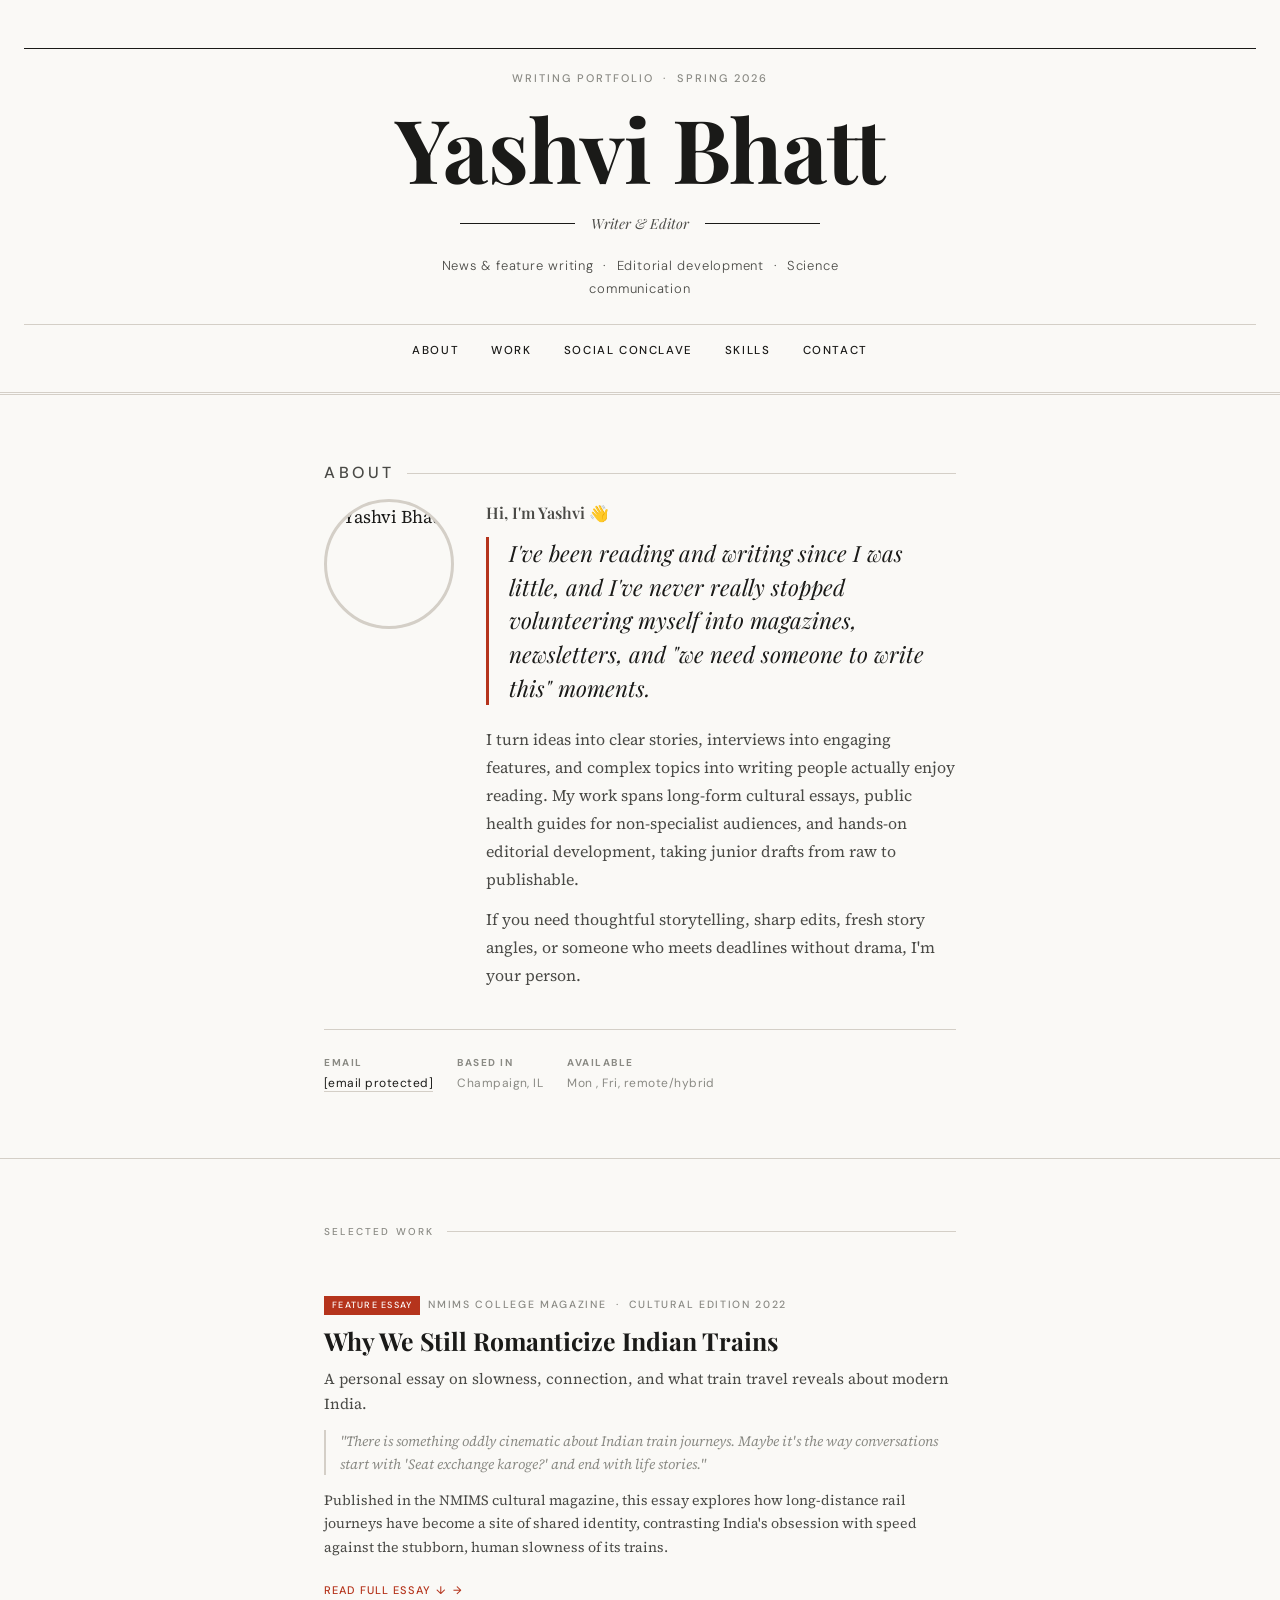
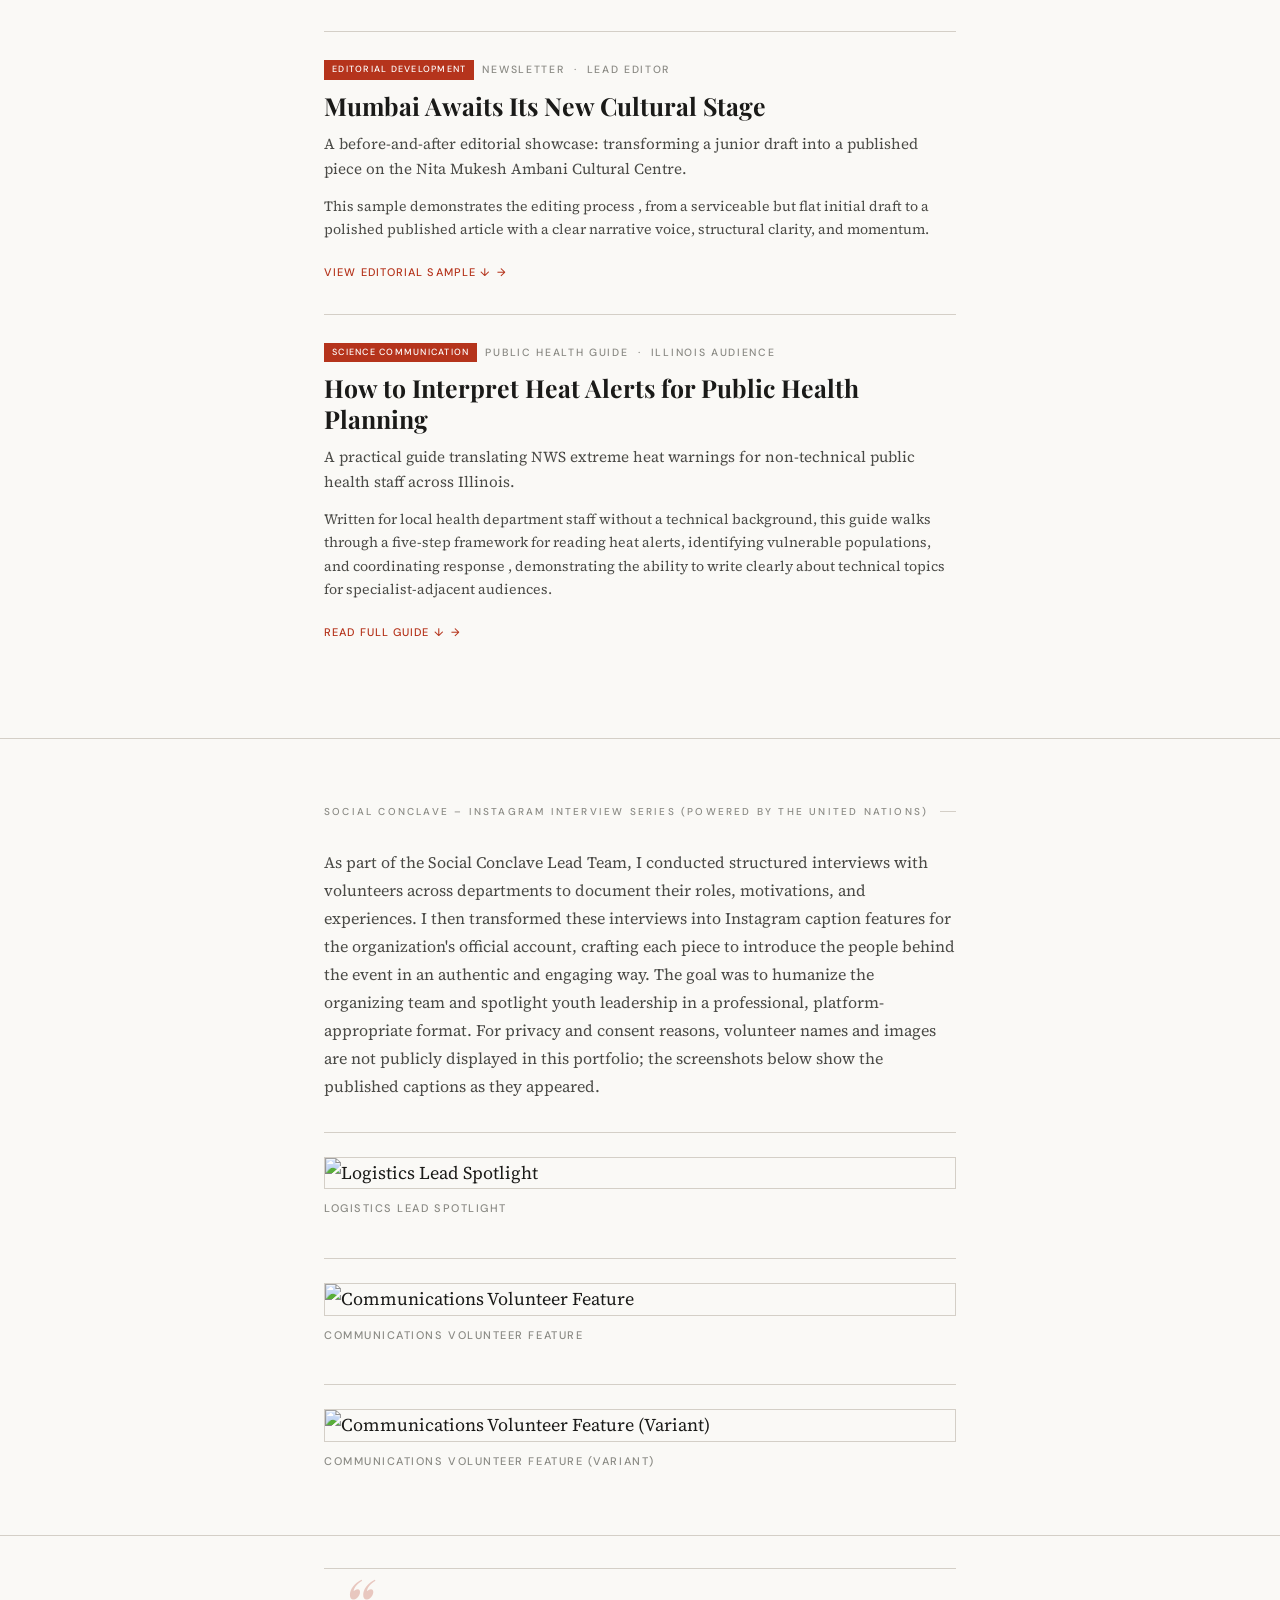
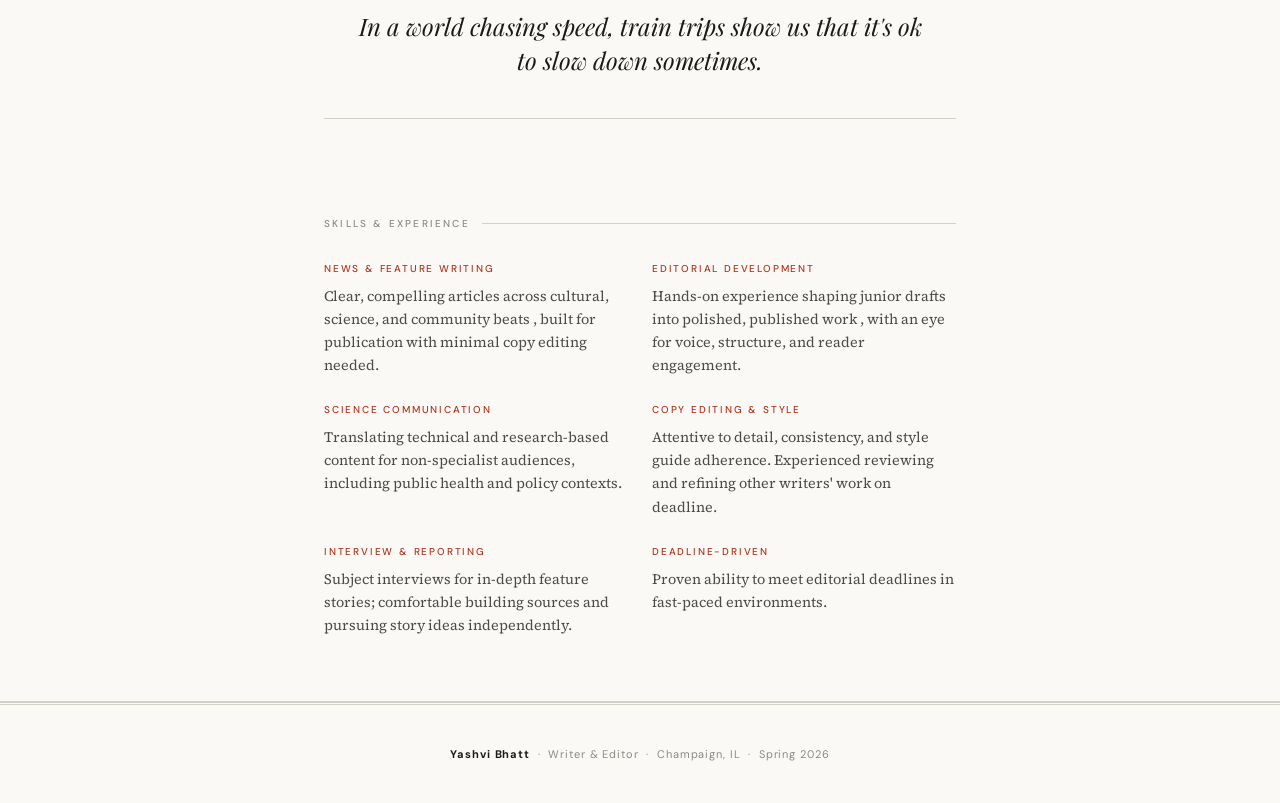
==== index.html @ 8b0009fb "Rename index (8).html to index.html" ====
<!DOCTYPE html>
<html lang="en">
<head>
<meta charset="UTF-8">
<meta name="viewport" content="width=device-width, initial-scale=1.0">
<title>Yashvi Bhatt , Writer & Editor</title>
<link href="https://fonts.googleapis.com/css2?family=Playfair+Display:ital,wght@0,400;0,600;0,700;1,400;1,600&family=Source+Serif+4:ital,opsz,wght@0,8..60,300;0,8..60,400;0,8..60,600;1,8..60,300;1,8..60,400&family=DM+Sans:wght@300;400;500&display=swap" rel="stylesheet">
<style>
  *, *::before, *::after { box-sizing: border-box; margin: 0; padding: 0; }

  :root {
    --ink: #1a1a18;
    --ink-light: #4a4a46;
    --ink-muted: #8a8a84;
    --rule: #d4cfc7;
    --paper: #faf9f6;
    --cream: #f3f0eb;
    --accent: #b5341c;
    --accent-light: #f9ede9;
    --col: 680px;
  }

  html { scroll-behavior: smooth; }

  body {
    font-family: 'Source Serif 4', Georgia, serif;
    background: var(--paper);
    color: var(--ink);
    font-size: 18px;
    line-height: 1.7;
  }

  /* ── MASTHEAD ── */
  .masthead {
    border-bottom: 3px double var(--rule);
    padding: 48px 24px 32px;
    text-align: center;
    position: relative;
  }

  .masthead::before {
    content: '';
    display: block;
    height: 1px;
    background: var(--ink);
    width: 100%;
    margin-bottom: 20px;
  }

  .dateline {
    font-family: 'DM Sans', sans-serif;
    font-size: 11px;
    font-weight: 500;
    letter-spacing: 0.18em;
    text-transform: uppercase;
    color: var(--ink-muted);
    margin-bottom: 16px;
  }

  .masthead h1 {
    font-family: 'Playfair Display', Georgia, serif;
    font-size: clamp(3rem, 8vw, 5.5rem);
    font-weight: 700;
    line-height: 1.0;
    letter-spacing: -0.01em;
    color: var(--ink);
  }

  .masthead-rule {
    display: flex;
    align-items: center;
    gap: 16px;
    justify-content: center;
    margin: 20px auto;
    max-width: 360px;
  }
  .masthead-rule span { height: 1px; flex: 1; background: var(--ink); }
  .masthead-rule em {
    font-family: 'Playfair Display', serif;
    font-style: italic;
    font-size: 14px;
    color: var(--ink-light);
    white-space: nowrap;
  }

  .masthead-bio {
    font-family: 'DM Sans', sans-serif;
    font-size: 13px;
    font-weight: 300;
    letter-spacing: 0.06em;
    color: var(--ink-light);
    max-width: 480px;
    margin: 0 auto 24px;
  }

  nav {
    font-family: 'DM Sans', sans-serif;
    font-size: 11.5px;
    font-weight: 500;
    letter-spacing: 0.14em;
    text-transform: uppercase;
    display: flex;
    justify-content: center;
    gap: 32px;
    padding: 16px 0 0;
    border-top: 1px solid var(--rule);
    margin-top: 8px;
  }

  nav a {
    color: var(--ink);
    text-decoration: none;
    transition: color 0.2s;
  }
  nav a:hover { color: var(--accent); }

  /* ── LAYOUT ── */
  .container {
    max-width: var(--col);
    margin: 0 auto;
    padding: 0 24px;
  }

  section {
    padding: 64px 0;
    border-bottom: 1px solid var(--rule);
  }

  .section-label {
    font-family: 'DM Sans', sans-serif;
    font-size: 10px;
    font-weight: 500;
    letter-spacing: 0.22em;
    text-transform: uppercase;
    color: var(--ink-muted);
    margin-bottom: 28px;
    display: flex;
    align-items: center;
    gap: 12px;
  }
  .section-label::after {
    content: '';
    flex: 1;
    height: 1px;
    background: var(--rule);
  }

  /* ── ABOUT ── */
  #about .lede {
    font-family: 'Playfair Display', serif;
    font-size: 1.4rem;
    font-weight: 400;
    font-style: italic;
    line-height: 1.5;
    color: var(--ink);
    margin-bottom: 20px;
    border-left: 3px solid var(--accent);
    padding-left: 20px;
  }

  #about p {
    font-size: 1rem;
    color: var(--ink-light);
    margin-bottom: 12px;
    line-height: 1.75;
  }

  .headshot-intro {
    display: flex;
    align-items: flex-start;
    gap: 32px;
    margin-bottom: 28px;
  }

  .headshot {
    width: 130px;
    height: 130px;
    border-radius: 50%;
    object-fit: cover;
    object-position: center top;
    flex-shrink: 0;
    border: 3px solid var(--rule);
  }

  .headshot-text { flex: 1; }

  .hi-line {
    font-family: 'Playfair Display', serif;
    font-size: 1.5rem;
    font-weight: 600;
    color: var(--ink);
    margin-bottom: 10px !important;
  }

  @media (max-width: 520px) {
    .headshot-intro { flex-direction: column; align-items: center; text-align: center; }
  }

  .contact-row {
    display: flex;
    gap: 24px;
    flex-wrap: wrap;
    margin-top: 28px;
    padding-top: 24px;
    border-top: 1px solid var(--rule);
  }

  .contact-item {
    font-family: 'DM Sans', sans-serif;
    font-size: 12px;
    font-weight: 400;
    color: var(--ink-muted);
    letter-spacing: 0.04em;
  }
  .contact-item strong {
    display: block;
    font-size: 10px;
    letter-spacing: 0.15em;
    text-transform: uppercase;
    color: var(--ink-muted);
    margin-bottom: 2px;
  }
  .contact-item a { color: var(--ink); text-decoration: none; border-bottom: 1px solid var(--rule); }
  .contact-item a:hover { color: var(--accent); border-color: var(--accent); }

  /* ── WORK SAMPLES ── */
  .article-card {
    display: block;
    padding: 28px 0;
    border-bottom: 1px solid var(--rule);
    text-decoration: none;
    color: inherit;
    transition: none;
    position: relative;
  }

  .article-card:last-child { border-bottom: none; }

  .article-card:hover .article-headline { color: var(--accent); }

  .article-meta {
    font-family: 'DM Sans', sans-serif;
    font-size: 10.5px;
    font-weight: 500;
    letter-spacing: 0.16em;
    text-transform: uppercase;
    color: var(--ink-muted);
    margin-bottom: 10px;
    display: flex;
    align-items: center;
    gap: 8px;
  }

  .tag {
    background: var(--accent);
    color: white;
    padding: 2px 8px;
    font-size: 9px;
    letter-spacing: 0.14em;
    text-transform: uppercase;
    font-weight: 500;
  }

  .article-headline {
    font-family: 'Playfair Display', serif;
    font-size: 1.55rem;
    font-weight: 700;
    line-height: 1.25;
    margin-bottom: 10px;
    transition: color 0.2s;
    color: var(--ink);
  }

  .article-dek {
    font-size: 0.95rem;
    color: var(--ink-light);
    line-height: 1.65;
    margin-bottom: 14px;
  }

  .article-excerpt {
    font-size: 0.88rem;
    color: var(--ink-muted);
    font-style: italic;
    line-height: 1.6;
    border-left: 2px solid var(--rule);
    padding-left: 14px;
    margin-bottom: 14px;
  }

  .read-link {
    font-family: 'DM Sans', sans-serif;
    font-size: 11px;
    font-weight: 500;
    letter-spacing: 0.1em;
    text-transform: uppercase;
    color: var(--accent);
    display: inline-flex;
    align-items: center;
    gap: 6px;
  }

  .read-link::after { content: '→'; }

  /* ── EDITORIAL SAMPLE (before/after) ── */
  .before-after {
    margin-top: 16px;
    display: grid;
    grid-template-columns: 1fr 1fr;
    gap: 16px;
  }

  @media (max-width: 600px) {
    .before-after { grid-template-columns: 1fr; }
  }

  .draft-block {
    background: var(--cream);
    border: 1px solid var(--rule);
    padding: 18px;
    font-size: 0.82rem;
    line-height: 1.65;
    color: var(--ink-light);
    position: relative;
  }

  .draft-block .draft-label {
    font-family: 'DM Sans', sans-serif;
    font-size: 9px;
    font-weight: 500;
    letter-spacing: 0.18em;
    text-transform: uppercase;
    color: var(--ink-muted);
    margin-bottom: 10px;
    display: block;
  }

  .draft-block.published {
    border-color: var(--accent);
    background: var(--accent-light);
  }

  .draft-block.published .draft-label { color: var(--accent); }

  /* ── SKILLS ── */
  .skills-grid {
    display: grid;
    grid-template-columns: 1fr 1fr;
    gap: 24px;
  }

  @media (max-width: 520px) { .skills-grid { grid-template-columns: 1fr; } }

  .skill-item h4 {
    font-family: 'DM Sans', sans-serif;
    font-size: 10px;
    font-weight: 500;
    letter-spacing: 0.18em;
    text-transform: uppercase;
    color: var(--accent);
    margin-bottom: 8px;
  }

  .skill-item p {
    font-size: 0.9rem;
    color: var(--ink-light);
    line-height: 1.6;
  }

  /* ── FOOTER ── */
  footer {
    padding: 40px 24px;
    text-align: center;
    font-family: 'DM Sans', sans-serif;
    font-size: 11px;
    color: var(--ink-muted);
    letter-spacing: 0.08em;
    border-top: 3px double var(--rule);
  }

  footer strong { color: var(--ink); }

  /* ── ANIMATIONS ── */
  @keyframes fadeUp {
    from { opacity: 0; transform: translateY(18px); }
    to   { opacity: 1; transform: translateY(0); }
  }

  .masthead h1 { animation: fadeUp 0.6s ease both; }
  .masthead-bio { animation: fadeUp 0.6s 0.15s ease both; }
  nav { animation: fadeUp 0.6s 0.25s ease both; }

  /* ── PULL QUOTE ── */
  .pull-quote {
    font-family: 'Playfair Display', serif;
    font-size: 1.5rem;
    font-style: italic;
    color: var(--ink);
    text-align: center;
    padding: 40px 32px;
    border-top: 1px solid var(--rule);
    border-bottom: 1px solid var(--rule);
    margin: 32px 0;
    line-height: 1.45;
    position: relative;
  }
  .pull-quote::before {
    content: '\201C';
    font-size: 5rem;
    color: var(--accent);
    line-height: 0;
    position: absolute;
    top: 36px;
    left: 16px;
    opacity: 0.25;
  }
  button.read-link {
    background: none;
    border: none;
    cursor: pointer;
    font-family: 'DM Sans', sans-serif;
    font-size: 11px;
    font-weight: 500;
    letter-spacing: 0.1em;
    text-transform: uppercase;
    color: var(--accent);
    padding: 0;
    margin-top: 4px;
  }
  button.read-link:hover { opacity: 0.75; }

  .expanded-text {
    margin-top: 20px;
    padding: 24px;
    background: var(--cream);
    border-left: 3px solid var(--accent);
    font-size: 0.95rem;
    line-height: 1.75;
    color: var(--ink);
  }
  .expanded-text p { margin-bottom: 14px; }
  .expanded-text p:last-child { margin-bottom: 0; }
</style>
</head>
<body>

<!-- MASTHEAD -->
<header class="masthead">
  <p class="dateline">Writing Portfolio &nbsp;·&nbsp; Spring 2026</p>
  <h1>Yashvi Bhatt</h1>
  <div class="masthead-rule">
    <span></span>
    <em>Writer &amp; Editor</em>
    <span></span>
  </div>
  <p class="masthead-bio">News &amp; feature writing &nbsp;·&nbsp; Editorial development &nbsp;·&nbsp; Science communication</p>
  <nav>
    <a href="#about">About</a>
    <a href="#work">Work</a>
    <a href="#social-conclave">Social Conclave</a>
    <a href="#skills">Skills</a>
    <a href="#contact">Contact</a>
  </nav>
</header>

<!-- ABOUT -->
<section id="about">
  <div class="container">
    <p class="section-label">About</p>
    <div class="headshot-intro">
      <img src="headshot.jpeg" alt="Yashvi Bhatt" class="headshot" />
      <div class="headshot-text">
        <p class="hi-line">Hi, I'm Yashvi 👋</p>
        <p class="lede">I've been reading and writing since I was little, and I've never really stopped volunteering myself into magazines, newsletters, and "we need someone to write this" moments.</p>
        <p>I turn ideas into clear stories, interviews into engaging features, and complex topics into writing people actually enjoy reading. My work spans long-form cultural essays, public health guides for non-specialist audiences, and hands-on editorial development, taking junior drafts from raw to publishable.</p>
        <p>If you need thoughtful storytelling, sharp edits, fresh story angles, or someone who meets deadlines without drama, I'm your person.</p>
      </div>
    </div>
    <div class="contact-row" id="contact">
      <div class="contact-item">
        <strong>Email</strong>
        <a href="/cdn-cgi/l/email-protection#8ff6ede7eefbfbbdcfe6e3e3e6e1e0e6fca1eaebfa"><span class="__cf_email__" data-cfemail="c7bea5afa6b3b3f587aeababaea9a8aeb4e9a2a3b2">[email&#160;protected]</span></a>
      </div>
      <div class="contact-item">
        <strong>Based in</strong>
        Champaign, IL
      </div>
      <div class="contact-item">
        <strong>Available</strong>
        Mon , Fri, remote/hybrid
      </div>
    </div>
  </div>
</section>

<!-- WORK SAMPLES -->
<section id="work">
  <div class="container">
    <p class="section-label">Selected Work</p>

    <!-- Sample 1: Indian Trains essay -->
    <div class="article-card">
      <div class="article-meta">
        <span class="tag">Feature Essay</span>
        NMIMS College Magazine &nbsp;·&nbsp; Cultural Edition 2022
      </div>
      <h2 class="article-headline">Why We Still Romanticize Indian Trains</h2>
      <p class="article-dek">A personal essay on slowness, connection, and what train travel reveals about modern India.</p>
      <blockquote class="article-excerpt">
        "There is something oddly cinematic about Indian train journeys. Maybe it's the way conversations start with 'Seat exchange karoge?' and end with life stories."
      </blockquote>
      <p class="article-dek" style="font-size:0.88rem;">Published in the NMIMS cultural magazine, this essay explores how long-distance rail journeys have become a site of shared identity, contrasting India's obsession with speed against the stubborn, human slowness of its trains.</p>
      <button class="read-link" onclick="toggleExpand('trains')">Read full essay ↓</button>
      <div id="trains" class="expanded-text" style="display:none;">
        <p>There is something oddly cinematic about Indian train journeys.</p>
        <p>Maybe it's the way conversations start with "Seat exchange karoge?" and end with life stories. Maybe it's the uncle who insists you try homemade theplas at 6 a.m. Or maybe it's just the fact that nowhere else are you forced into slow living quite like this.</p>
        <p>For a country obsessed with speed and growth, trains remain stubbornly unhurried. Flights get you there faster. Highways look shinier. But trains? Trains make you feel something.</p>
        <p>You step onto the train. Its chaos. There are announcements you can hardly hear, porters pushing through the crowds and chai sellers balancing steel kettles. Once the train starts moving things calm down. The city starts to fade as a cold wind blows on your face. The noise softens. And suddenly, you're watching fields blur into sunsets you didn't plan to notice.</p>
        <p>Every coach is its own ecosystem. There's always: the over-prepared family with four suitcases for a two-day trip, the engineering student solving aptitude questions five minutes before a campus placement, the auntie who asks your "good name" and somehow reaches your career plans within three questions.</p>
        <p>Strangers share food. People debate politics. Someone is playing music loudly. For some reason people just deal with it and try to get along. Music is still playing loudly but there is this understanding that we all have to live together.</p>
        <p>Indian trains are not comfortable in the luxury sense. They are comfortable in the familiarity sense. They are childhood summer vacations. They are long-distance friendships. They say goodbye with tears on platforms. Arrive in a daze at dawn.</p>
        <p>In a world chasing speed, train trips show us that it's ok to slow down sometimes. like sipping tea from a paper cup and sitting by the window, a seat you really wanted.</p>
        <p>Maybe that's why we romanticize them. Because somewhere between departure and arrival, we feel a little more human.</p>
        <p style="font-size:0.8rem;color:var(--ink-muted);margin-top:12px;font-style:italic;">Published in the NMIMS College Magazine, Cultural Edition 2022.</p>
      </div>
    </div>

    <!-- Sample 2: NMACC editorial development -->
    <div class="article-card">
      <div class="article-meta">
        <span class="tag">Editorial Development</span>
        Newsletter &nbsp;·&nbsp; Lead Editor
      </div>
      <h2 class="article-headline">Mumbai Awaits Its New Cultural Stage</h2>
      <p class="article-dek">A before-and-after editorial showcase: transforming a junior draft into a published piece on the Nita Mukesh Ambani Cultural Centre.</p>
      <p class="article-dek" style="font-size:0.88rem;">This sample demonstrates the editing process , from a serviceable but flat initial draft to a polished published article with a clear narrative voice, structural clarity, and momentum.</p>

      <button class="read-link" onclick="toggleExpand('nmacc')">View editorial sample ↓</button>
      <div id="nmacc" class="expanded-text" style="display:none;">
        <div class="before-after">
          <div class="draft-block">
            <span class="draft-label">Initial Junior Draft — Vansh Jain</span>
            <p>Mumbai is going to open a new cultural centre called the Nita Mukesh Ambani Cultural Centre in Bandra Kurla Complex. It is expected to be the biggest art and theatre in India. The centre will include different performance halls and art exhibition spaces.</p>
            <p>The Grand Theatre will have a seating capacity of around 2,000 people and there will also be smaller studio theatres for other types of performances. There is also an Art House which will host exhibitions and installations. The idea is to bring international and Indian art together under one roof.</p>
            <p>There are going to be many shows lined up for the opening season that include musicals, dance performances and art exhibitions. Many people are excited because this could make Mumbai come on the global cultural map.</p>
          </div>
          <div class="draft-block published">
            <span class="draft-label">Published Version — Yashvi Bhatt, Lead Editor</span>
            <p>Mumbai is about to gain more than a new building, more than a large auditorium, it is about to gain a stage ambitious enough to match its cultural appetite.</p>
            <p>The Nita Mukesh Ambani Cultural Centre, all set to open on the 31st of March, in Bandra Kurla Complex, promises to reshape how the city experiences art. For decades, the heart of Bollywood has created world class talent in theatre, dance, cinema, and design. What has held it back is a space designed to hold that ambition at scale.</p>
            <p>The numbers alone signal grandeur. A 2,000 seat Grand Theatre built for large format productions, intimate studio venues for experimental work, and a multi level Art House curated to international museum standards.</p>
            <p>What makes this centre exciting is the programming already taking shape. Broadway-style musicals are expected to share space with Indian classical dance. Immersive art installations will sit alongside culturally rich textile exhibitions rooted in tradition. It is less about competition and more about coexistence.</p>
            <p>This will not just be another cultural venue. It will become part of Mumbai's rhythm, a place where art is not occasional, but constant.</p>
          </div>
        </div>
      </div>
    </div>

    <!-- Sample 3: Public health guide -->
    <div class="article-card">
      <div class="article-meta">
        <span class="tag">Science Communication</span>
        Public Health Guide &nbsp;·&nbsp; Illinois Audience
      </div>
      <h2 class="article-headline">How to Interpret Heat Alerts for Public Health Planning</h2>
      <p class="article-dek">A practical guide translating NWS extreme heat warnings for non-technical public health staff across Illinois.</p>
      <p class="article-dek" style="font-size:0.88rem;">Written for local health department staff without a technical background, this guide walks through a five-step framework for reading heat alerts, identifying vulnerable populations, and coordinating response , demonstrating the ability to write clearly about technical topics for specialist-adjacent audiences.</p>
      <button class="read-link" onclick="toggleExpand('heatguide')">Read full guide ↓</button>
      <div id="heatguide" class="expanded-text" style="display:none;">
        <p><strong>Purpose:</strong> This guide explains how to interpret extreme heat warnings and use them to support public health planning.</p>
        <p><strong>1. Identify the type of alert.</strong> Start by noting whether it is a heat advisory, excessive heat watch, or excessive heat warning. Each indicates a different level of intensity and urgency.</p>
        <p><strong>2. Look at the time period.</strong> Check the start and end dates. Longer events may require sustained public health actions, while shorter alerts may require immediate outreach.</p>
        <p><strong>3. Understand key heat indicators.</strong> Pay attention to heat index values and expected daytime and nighttime temperatures. High nighttime temperatures are especially important, as they limit the body's ability to recover from daytime heat exposure.</p>
        <p><strong>4. Consider population vulnerability.</strong> Older adults, outdoor workers, people with chronic health conditions, and households without reliable cooling are generally at greatest risk.</p>
        <p><strong>5. Calculate potential health impacts.</strong> Extreme heat can increase the likelihood of heat exhaustion, heat stroke, emergency department admissions, and worsening of existing heart or lung conditions.</p>
        <p><strong>Using alerts for planning:</strong> Depending on the intensity and duration of the alert, public health departments may consider sharing heat safety guidance, coordinating with local agencies to open or extend cooling centers, increasing illness monitoring, and supporting outreach to high-risk groups.</p>
        <p><strong>Common misinterpretations to avoid:</strong> Treating all heat alerts as equal in intensity; relying only on air temperature without considering the heat index; assuming risk is uniform across all communities.</p>
      </div>
    </div>

  </div>
</section>




<!-- SOCIAL CONCLAVE SECTION -->
<section id="social-conclave">
  <div class="container">
    <p class="section-label">Social Conclave – Instagram Interview Series (Powered by the United Nations)</p>

    <p style="font-size:1rem;color:var(--ink-light);line-height:1.75;margin-bottom:32px;">As part of the Social Conclave Lead Team, I conducted structured interviews with volunteers across departments to document their roles, motivations, and experiences. I then transformed these interviews into Instagram caption features for the organization's official account, crafting each piece to introduce the people behind the event in an authentic and engaging way. The goal was to humanize the organizing team and spotlight youth leadership in a professional, platform-appropriate format. For privacy and consent reasons, volunteer names and images are not publicly displayed in this portfolio; the screenshots below show the published captions as they appeared.</p>

    <div class="sc-gallery">

      <div class="sc-item">
        <img src="sc_image2.png" alt="Logistics Lead Spotlight" class="sc-img" />
        <p class="sc-label">Logistics Lead Spotlight</p>
      </div>

      <div class="sc-item">
        <img src="sc_image1.png" alt="Communications Volunteer Feature" class="sc-img" />
        <p class="sc-label">Communications Volunteer Feature</p>
      </div>

      <div class="sc-item">
        <img src="sc_image3.png" alt="Communications Volunteer Feature (Variant)" class="sc-img" />
        <p class="sc-label">Communications Volunteer Feature (Variant)</p>
      </div>

    </div>
  </div>
</section>

<style>
  .sc-gallery {
    display: flex;
    flex-direction: column;
    gap: 40px;
  }

  .sc-item {
    border-top: 1px solid var(--rule);
    padding-top: 24px;
  }

  .sc-img {
    width: 100%;
    max-width: 680px;
    display: block;
    border: 1px solid var(--rule);
  }

  .sc-label {
    font-family: 'DM Sans', sans-serif;
    font-size: 11px;
    font-weight: 500;
    letter-spacing: 0.14em;
    text-transform: uppercase;
    color: var(--ink-muted);
    margin-top: 10px;
  }
</style>


<!-- PULL QUOTE -->
<div class="container">
  <blockquote class="pull-quote">
    In a world chasing speed, train trips show us that it's ok to slow down sometimes.
  </blockquote>
</div>

<!-- SKILLS -->
<section id="skills">
  <div class="container">
    <p class="section-label">Skills &amp; Experience</p>
    <div class="skills-grid">
      <div class="skill-item">
        <h4>News &amp; Feature Writing</h4>
        <p>Clear, compelling articles across cultural, science, and community beats , built for publication with minimal copy editing needed.</p>
      </div>
      <div class="skill-item">
        <h4>Editorial Development</h4>
        <p>Hands-on experience shaping junior drafts into polished, published work , with an eye for voice, structure, and reader engagement.</p>
      </div>
      <div class="skill-item">
        <h4>Science Communication</h4>
        <p>Translating technical and research-based content for non-specialist audiences, including public health and policy contexts.</p>
      </div>
      <div class="skill-item">
        <h4>Copy Editing &amp; Style</h4>
        <p>Attentive to detail, consistency, and style guide adherence. Experienced reviewing and refining other writers' work on deadline.</p>
      </div>
      <div class="skill-item">
        <h4>Interview &amp; Reporting</h4>
        <p>Subject interviews for in-depth feature stories; comfortable building sources and pursuing story ideas independently.</p>
      </div>
      <div class="skill-item">
        <h4>Deadline-Driven</h4>
        <p>Proven ability to meet editorial deadlines in fast-paced environments.</p>
      </div>
    </div>
  </div>
</section>

<!-- FOOTER -->
<footer>
  <strong>Yashvi Bhatt</strong> &nbsp;·&nbsp; Writer &amp; Editor &nbsp;·&nbsp; Champaign, IL &nbsp;·&nbsp; Spring 2026
</footer>

<script data-cfasync="false" src="/cdn-cgi/scripts/5c5dd728/cloudflare-static/email-decode.min.js"></script><script>
function toggleExpand(id) {
  var el = document.getElementById(id);
  var btn = el.previousElementSibling;
  if (el.style.displ
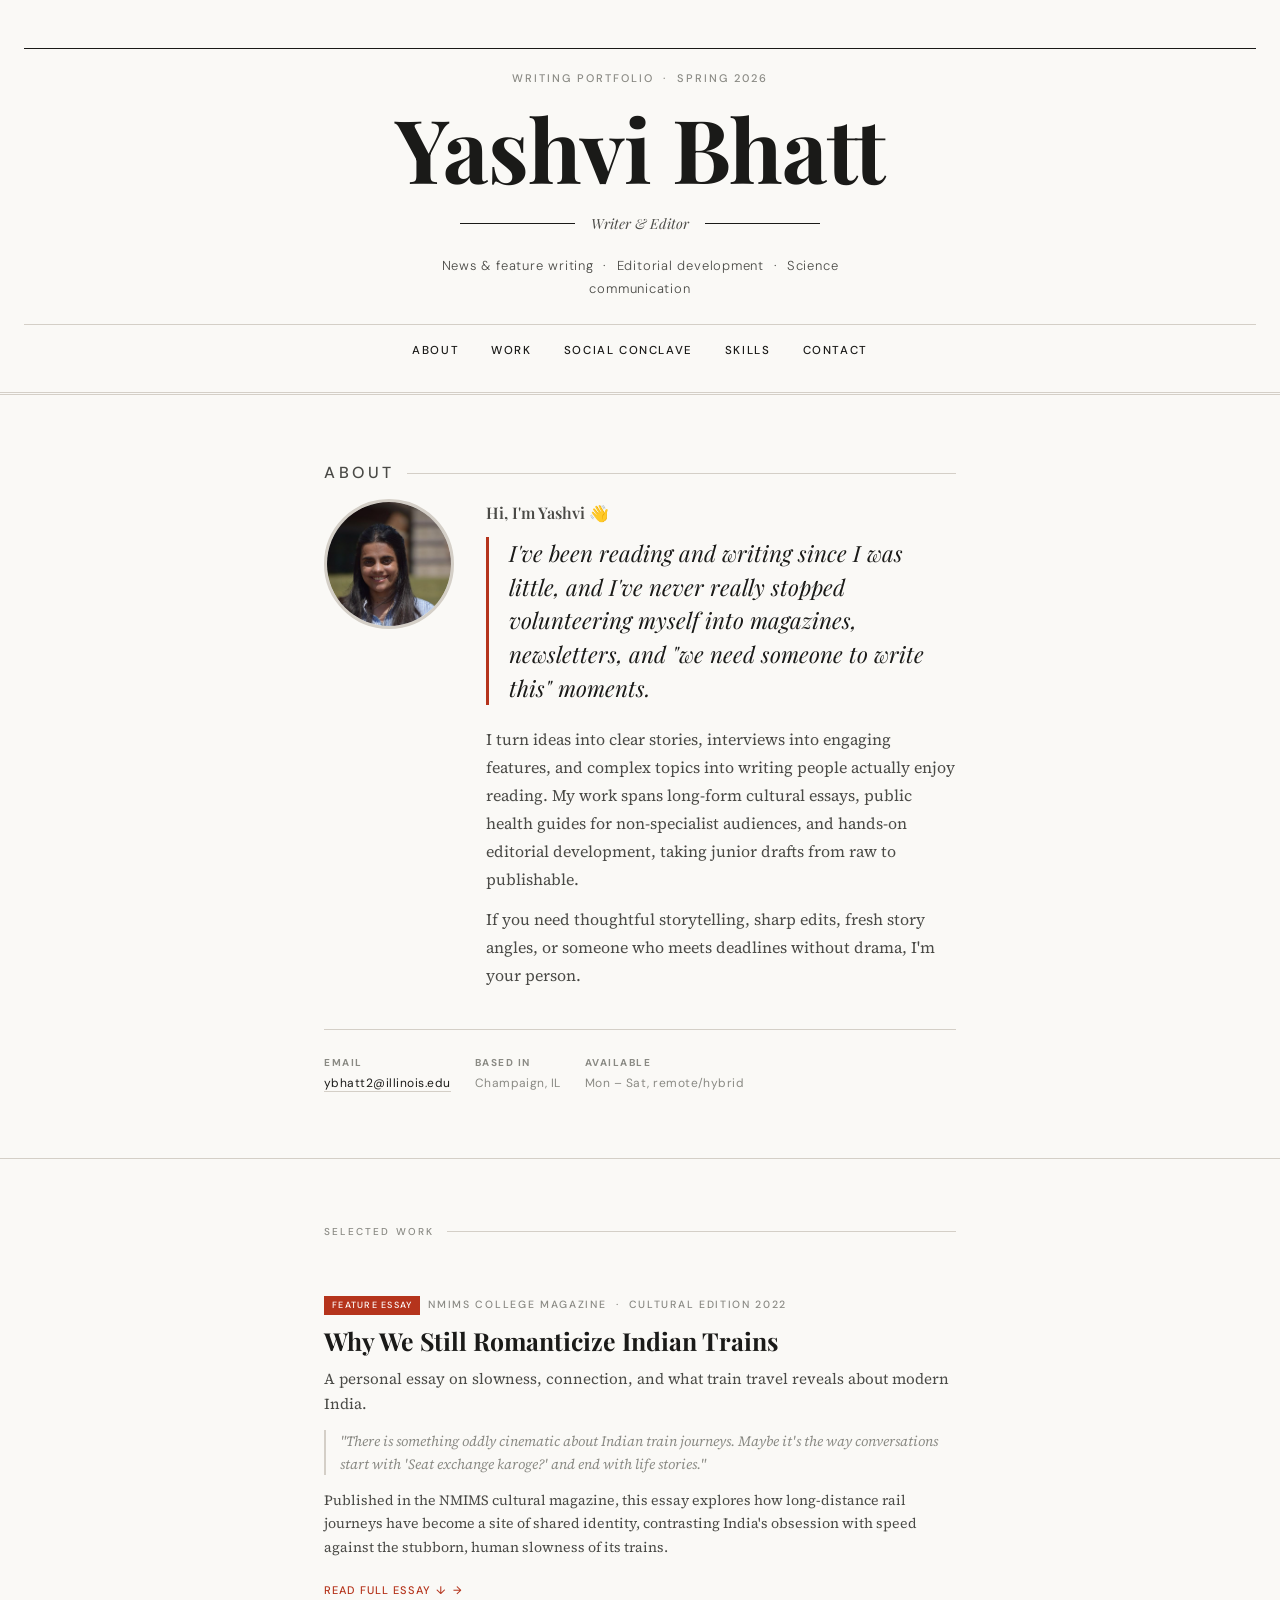
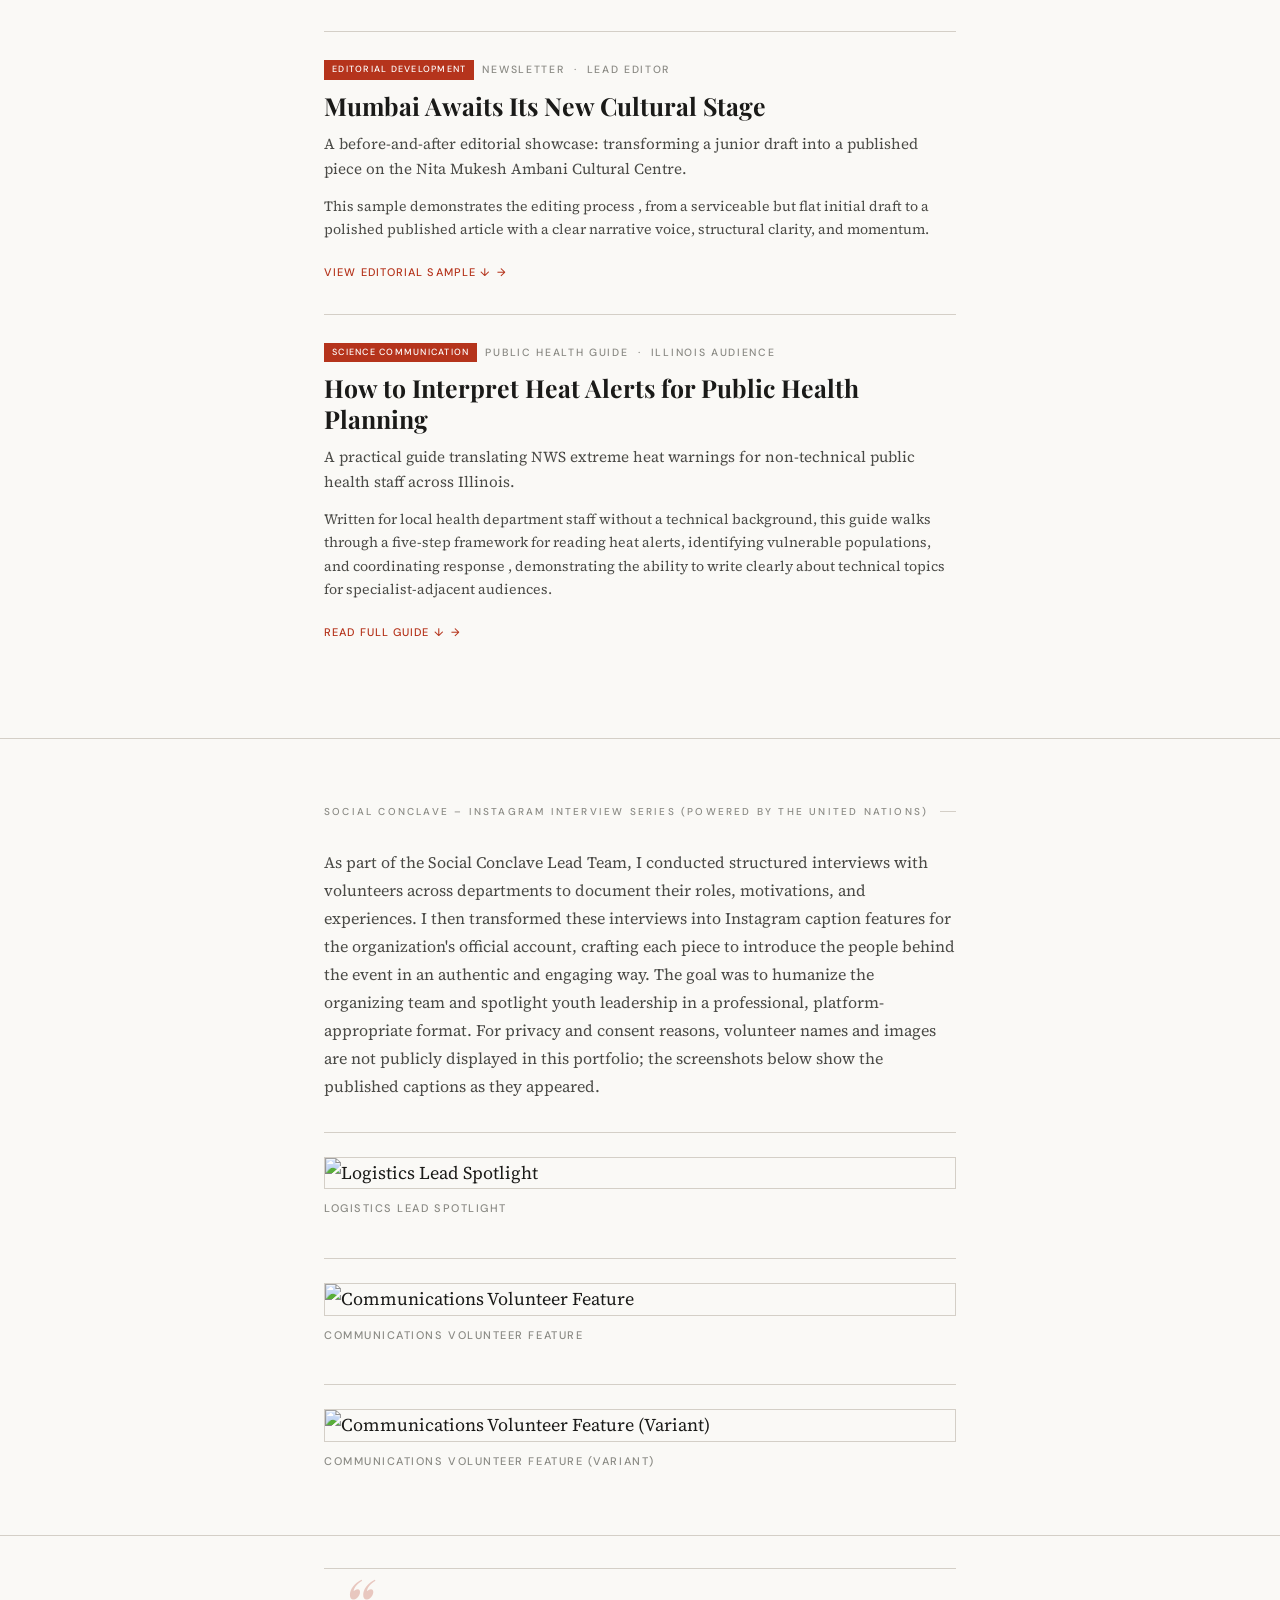
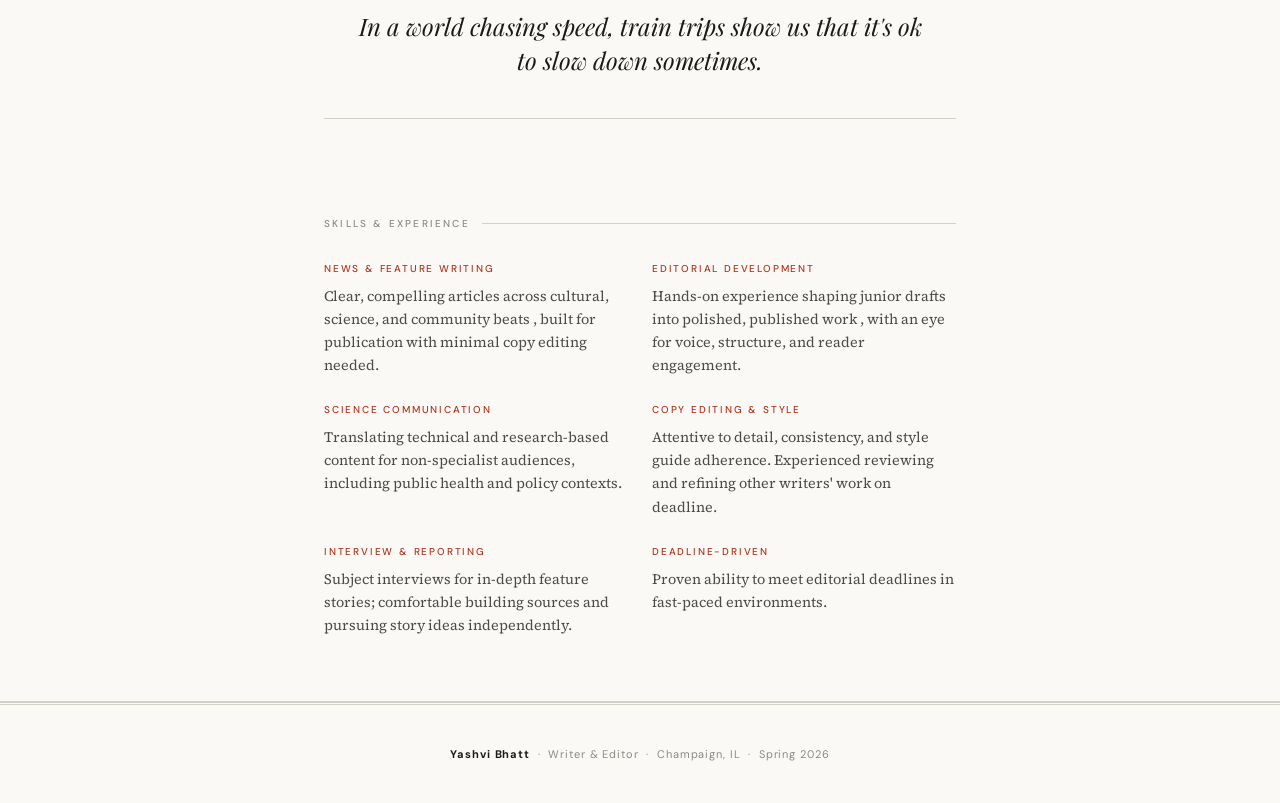
==== commit 18a338d1: "Rename index (9).html to index.html" ====
--- a/index.html
+++ b/index.html
@@ -479,7 +479,7 @@
     <div class="contact-row" id="contact">
       <div class="contact-item">
         <strong>Email</strong>
-        <a href="/cdn-cgi/l/email-protection#8ff6ede7eefbfbbdcfe6e3e3e6e1e0e6fca1eaebfa"><span class="__cf_email__" data-cfemail="c7bea5afa6b3b3f587aeababaea9a8aeb4e9a2a3b2">[email&#160;protected]</span></a>
+        <a href="mailto:ybhatt2@illinois.edu">ybhatt2@illinois.edu</a>
       </div>
       <div class="contact-item">
         <strong>Based in</strong>
@@ -487,7 +487,7 @@
       </div>
       <div class="contact-item">
         <strong>Available</strong>
-        Mon , Fri, remote/hybrid
+        Mon – Sat, remote/hybrid
       </div>
     </div>
   </div>
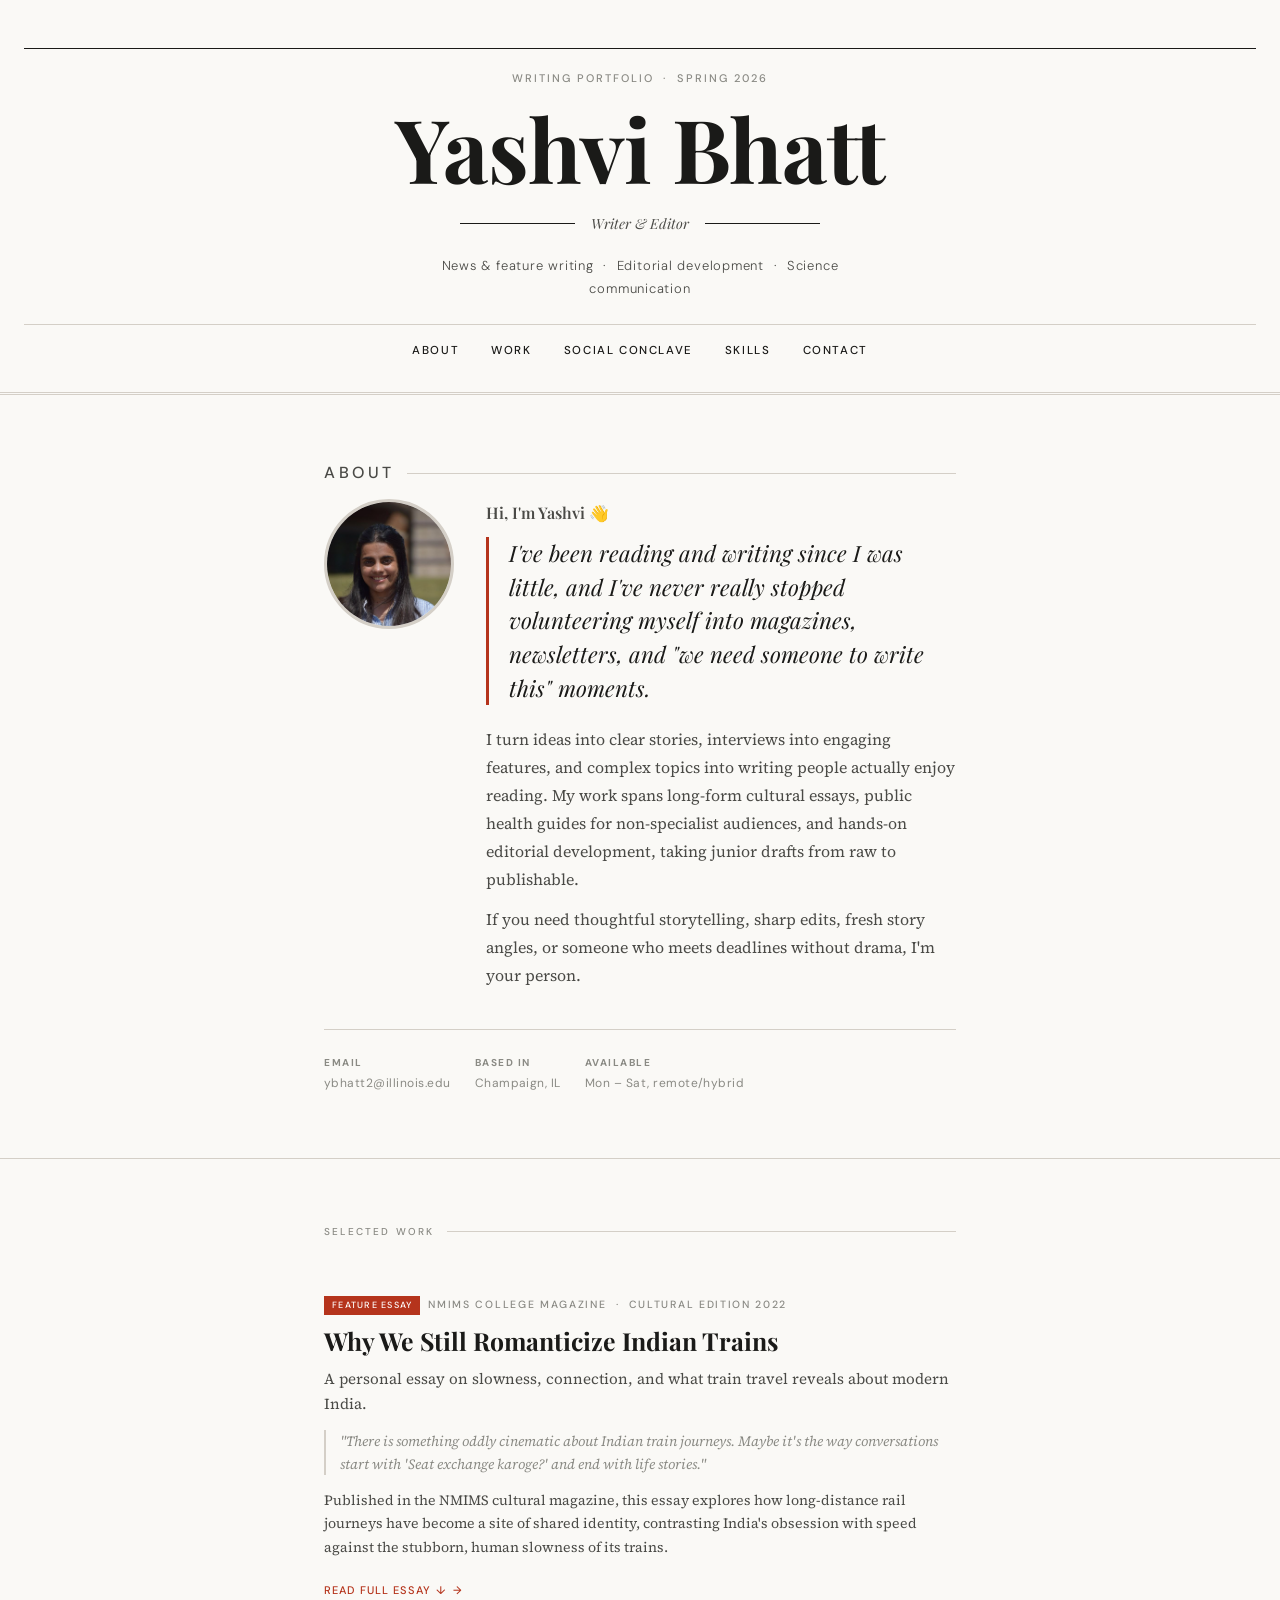
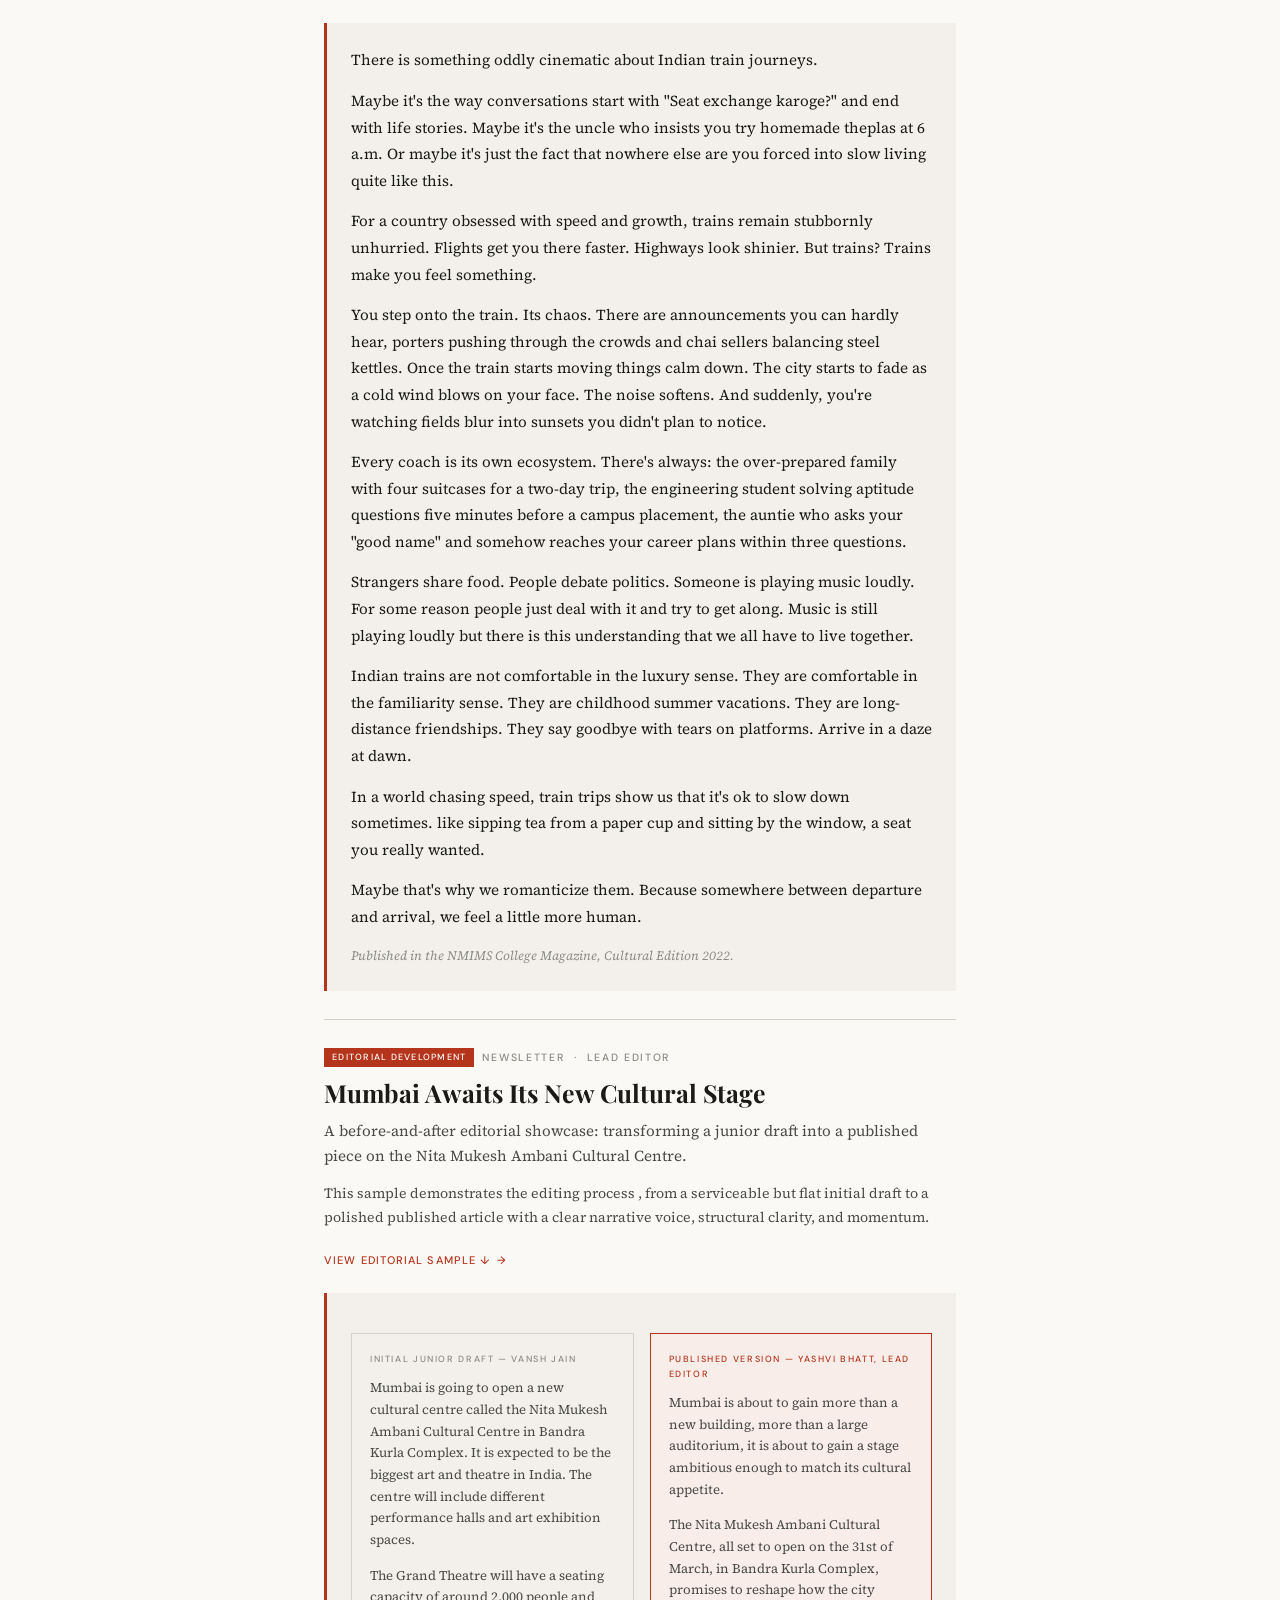
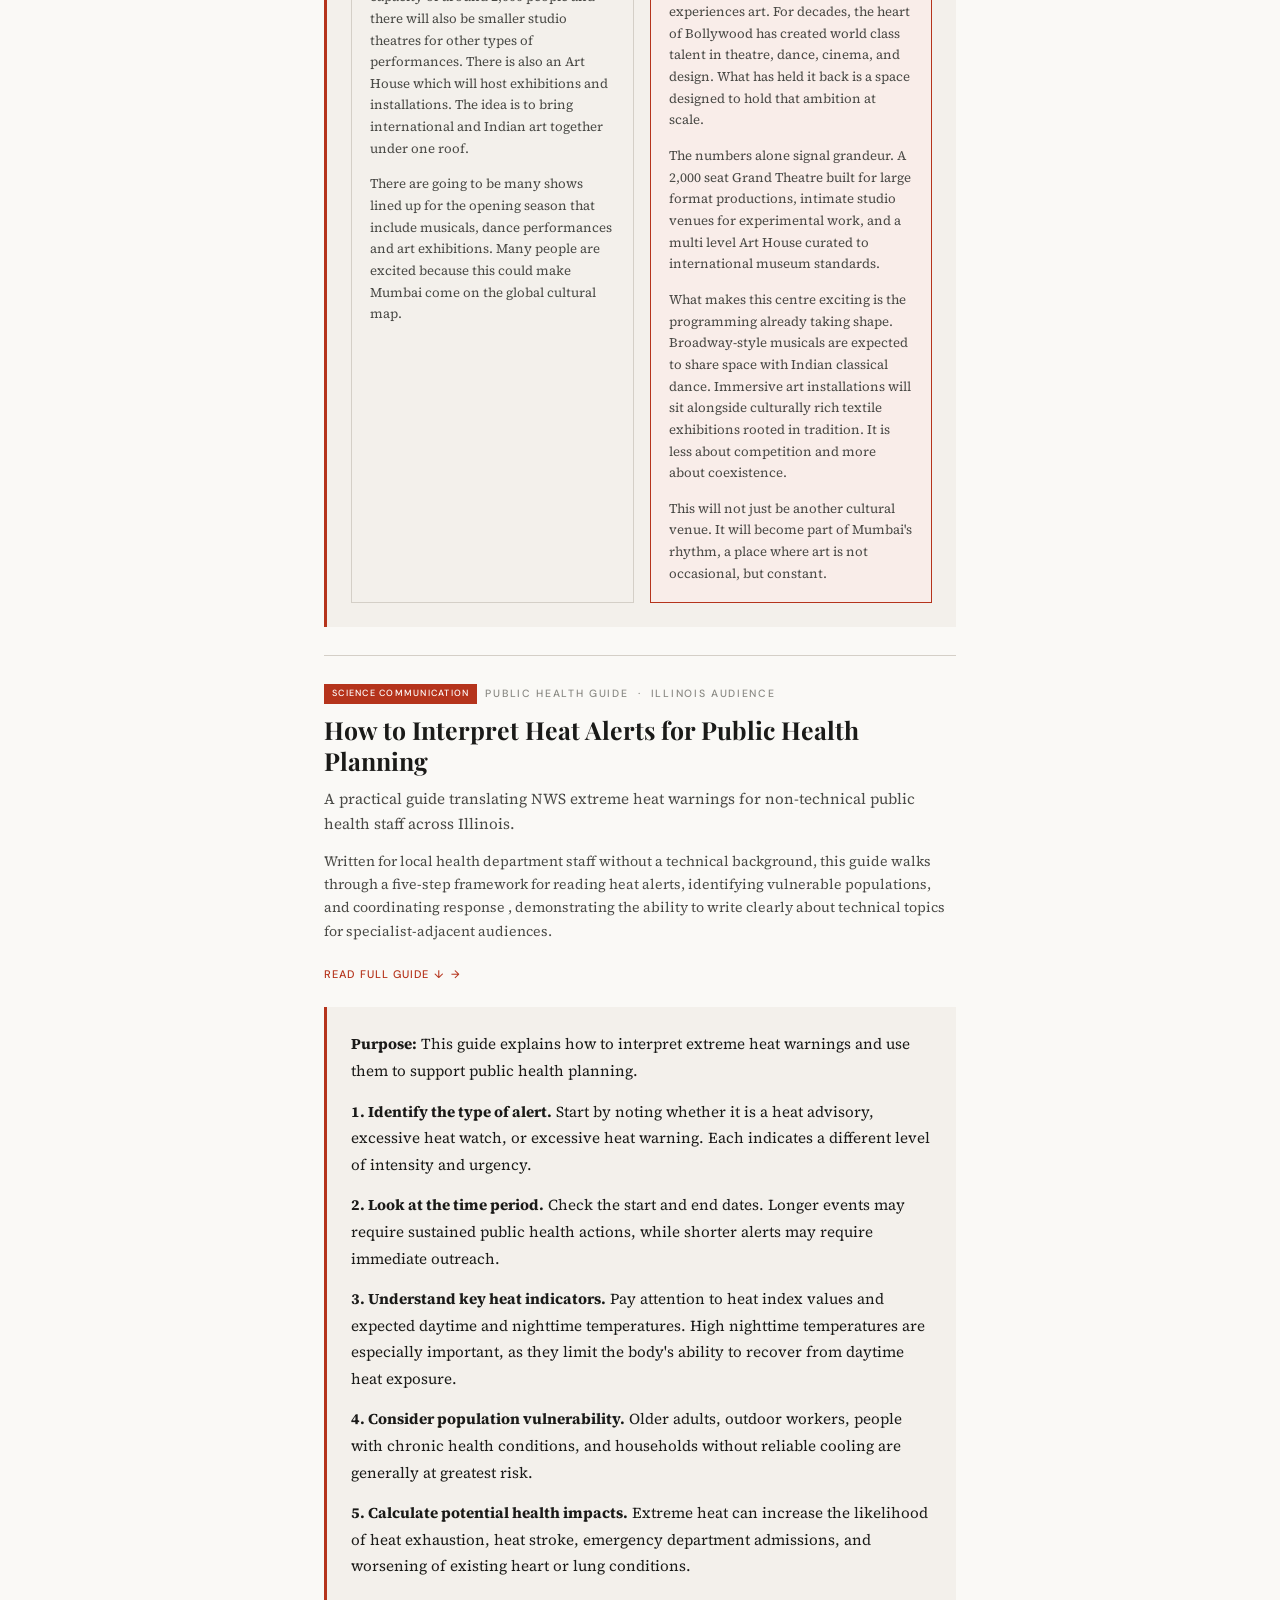
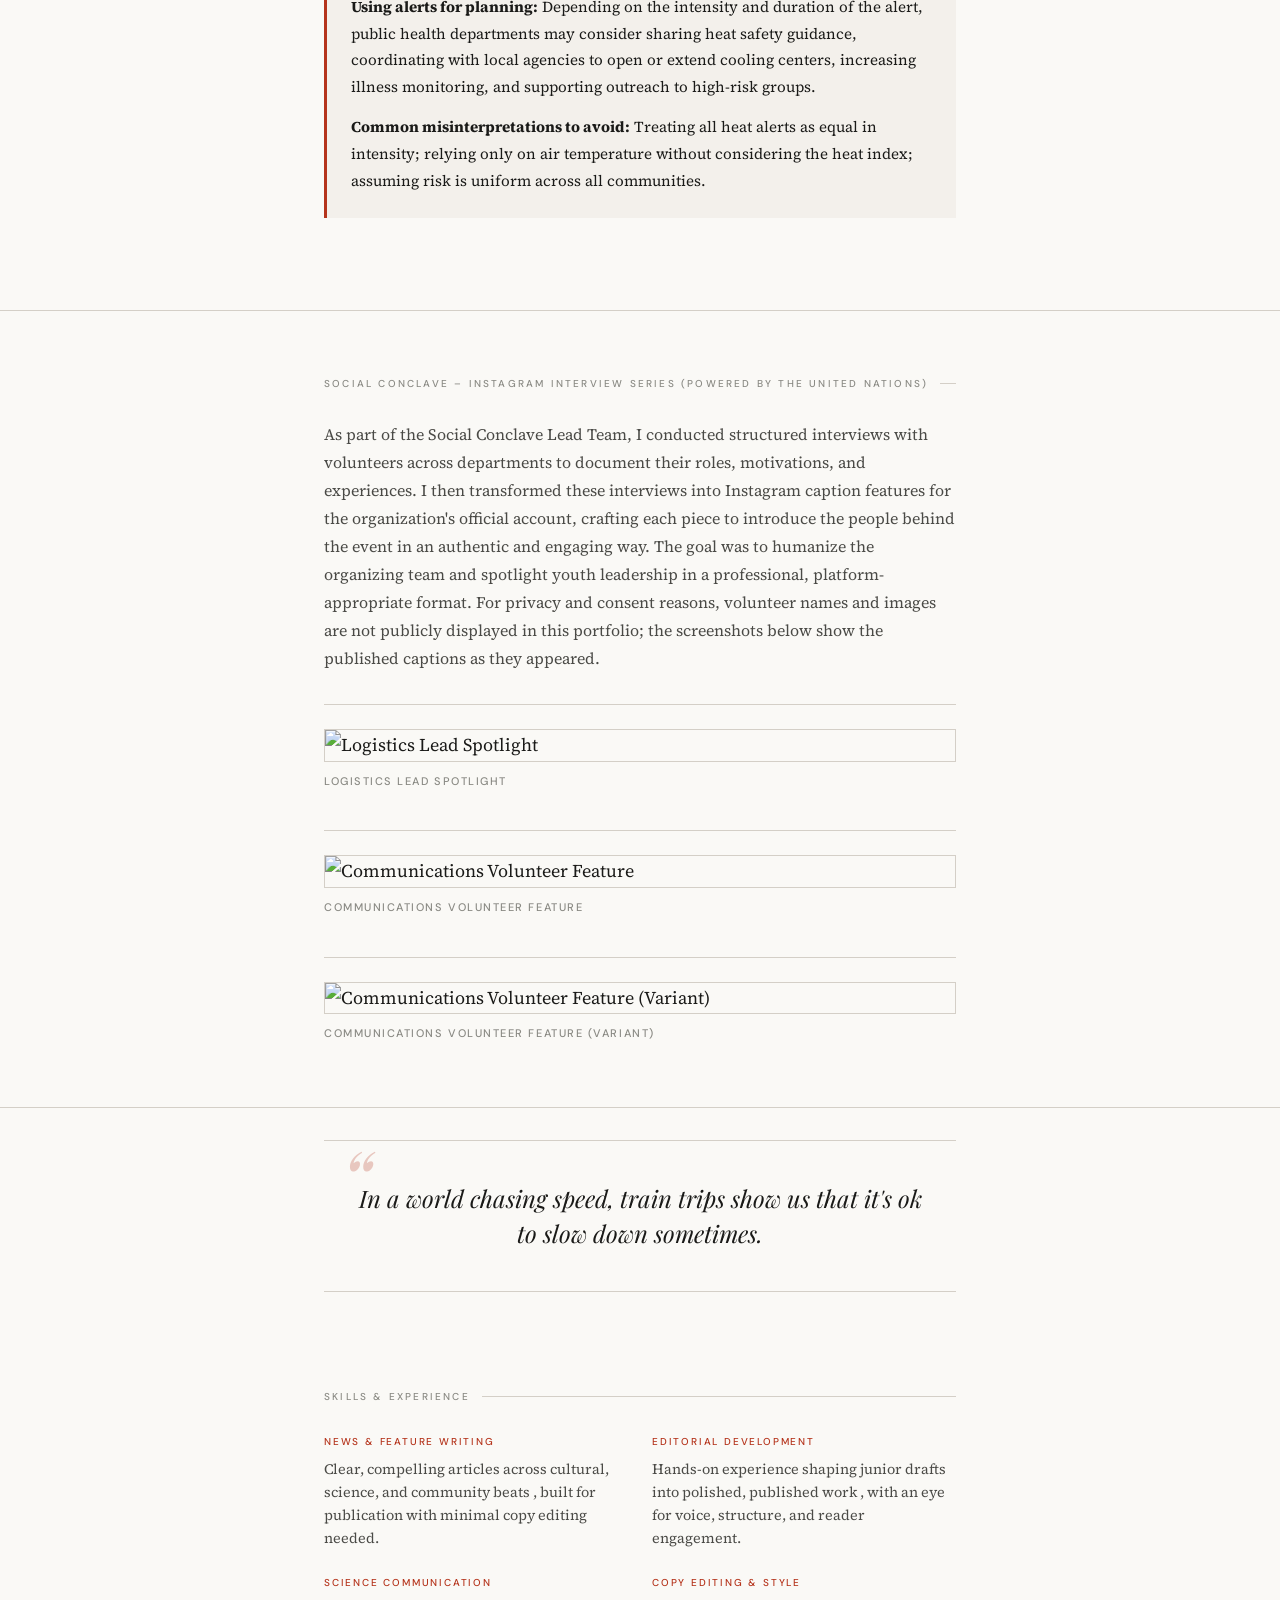
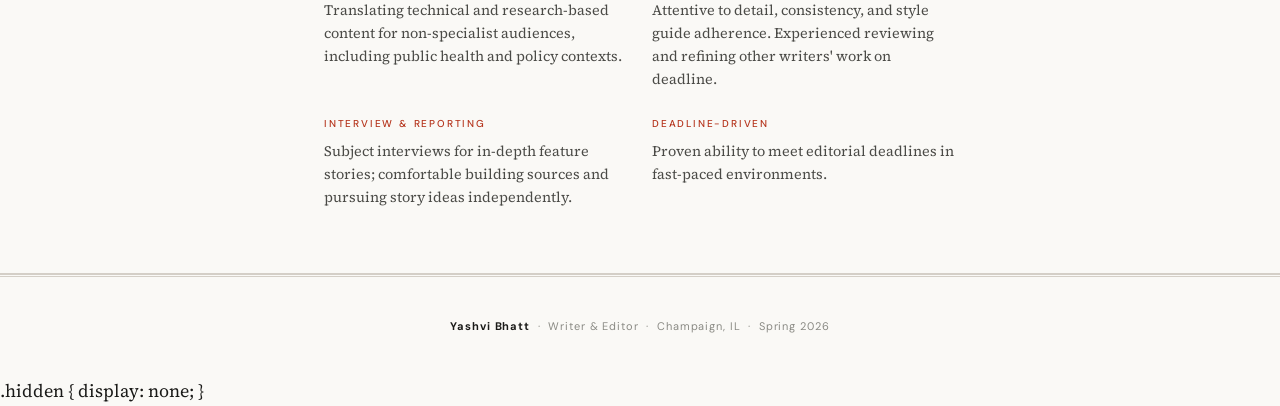
==== commit a62ebb0b: "Rename index (13).html to index.html" ====
--- a/index.html
+++ b/index.html
@@ -479,7 +479,7 @@
     <div class="contact-row" id="contact">
       <div class="contact-item">
         <strong>Email</strong>
-        <a href="mailto:ybhatt2@illinois.edu">ybhatt2@illinois.edu</a>
+        ybhatt2@illinois.edu
       </div>
       <div class="contact-item">
         <strong>Based in</strong>
@@ -510,8 +510,8 @@
         "There is something oddly cinematic about Indian train journeys. Maybe it's the way conversations start with 'Seat exchange karoge?' and end with life stories."
       </blockquote>
       <p class="article-dek" style="font-size:0.88rem;">Published in the NMIMS cultural magazine, this essay explores how long-distance rail journeys have become a site of shared identity, contrasting India's obsession with speed against the stubborn, human slowness of its trains.</p>
-      <button class="read-link" onclick="toggleExpand('trains')">Read full essay ↓</button>
-      <div id="trains" class="expanded-text" style="display:none;">
+      <button class="read-link" data-target="trains">Read full essay ↓</button>
+      <div id="trains" class="expanded-text" class="expanded-text hidden">
         <p>There is something oddly cinematic about Indian train journeys.</p>
         <p>Maybe it's the way conversations start with "Seat exchange karoge?" and end with life stories. Maybe it's the uncle who insists you try homemade theplas at 6 a.m. Or maybe it's just the fact that nowhere else are you forced into slow living quite like this.</p>
         <p>For a country obsessed with speed and growth, trains remain stubbornly unhurried. Flights get you there faster. Highways look shinier. But trains? Trains make you feel something.</p>
@@ -535,8 +535,8 @@
       <p class="article-dek">A before-and-after editorial showcase: transforming a junior draft into a published piece on the Nita Mukesh Ambani Cultural Centre.</p>
       <p class="article-dek" style="font-size:0.88rem;">This sample demonstrates the editing process , from a serviceable but flat initial draft to a polished published article with a clear narrative voice, structural clarity, and momentum.</p>
 
-      <button class="read-link" onclick="toggleExpand('nmacc')">View editorial sample ↓</button>
-      <div id="nmacc" class="expanded-text" style="display:none;">
+      <button class="read-link" data-target="nmacc">View editorial sample ↓</button>
+      <div id="nmacc" class="expanded-text" class="expanded-text hidden">
         <div class="before-after">
           <div class="draft-block">
             <span class="draft-label">Initial Junior Draft — Vansh Jain</span>
@@ -565,8 +565,8 @@
       <h2 class="article-headline">How to Interpret Heat Alerts for Public Health Planning</h2>
       <p class="article-dek">A practical guide translating NWS extreme heat warnings for non-technical public health staff across Illinois.</p>
       <p class="article-dek" style="font-size:0.88rem;">Written for local health department staff without a technical background, this guide walks through a five-step framework for reading heat alerts, identifying vulnerable populations, and coordinating response , demonstrating the ability to write clearly about technical topics for specialist-adjacent audiences.</p>
-      <button class="read-link" onclick="toggleExpand('heatguide')">Read full guide ↓</button>
-      <div id="heatguide" class="expanded-text" style="display:none;">
+      <button class="read-link" data-target="heatguide">Read full guide ↓</button>
+      <div id="heatguide" class="expanded-text" class="expanded-text hidden">
         <p><strong>Purpose:</strong> This guide explains how to interpret extreme heat warnings and use them to support public health planning.</p>
         <p><strong>1. Identify the type of alert.</strong> Start by noting whether it is a heat advisory, excessive heat watch, or excessive heat warning. Each indicates a different level of intensity and urgency.</p>
         <p><strong>2. Look at the time period.</strong> Check the start and end dates. Longer events may require sustained public health actions, while shorter alerts may require immediate outreach.</p>
@@ -688,8 +688,22 @@
   <strong>Yashvi Bhatt</strong> &nbsp;·&nbsp; Writer &amp; Editor &nbsp;·&nbsp; Champaign, IL &nbsp;·&nbsp; Spring 2026
 </footer>
 
-<script data-cfasync="false" src="/cdn-cgi/scripts/5c5dd728/cloudflare-static/email-decode.min.js"></script><script>
-function toggleExpand(id) {
-  var el = document.getElementById(id);
-  var btn = el.previousElementSibling;
-  if (el.style.displ
+<script data-cfasync="false" src="/cdn-cgi/scripts/5c5dd728/cloudflare-static/email-decode.min.js"></script
+<style>
+.hidden { display: none; }
+</style>
+<script>
+document.addEventListener('DOMContentLoaded', function() {
+  document.querySelectorAll('button[data-target]').forEach(function(btn) {
+    btn.addEventListener('click', function() {
+      var el = document.getElementById(this.getAttribute('data-target'));
+      el.classList.toggle('hidden');
+      this.textContent = el.classList.contains('hidden')
+        ? this.textContent.replace('↑', '↓')
+        : this.textContent.replace('↓', '↑');
+    });
+  });
+});
+</script>
+</body>
+</html>
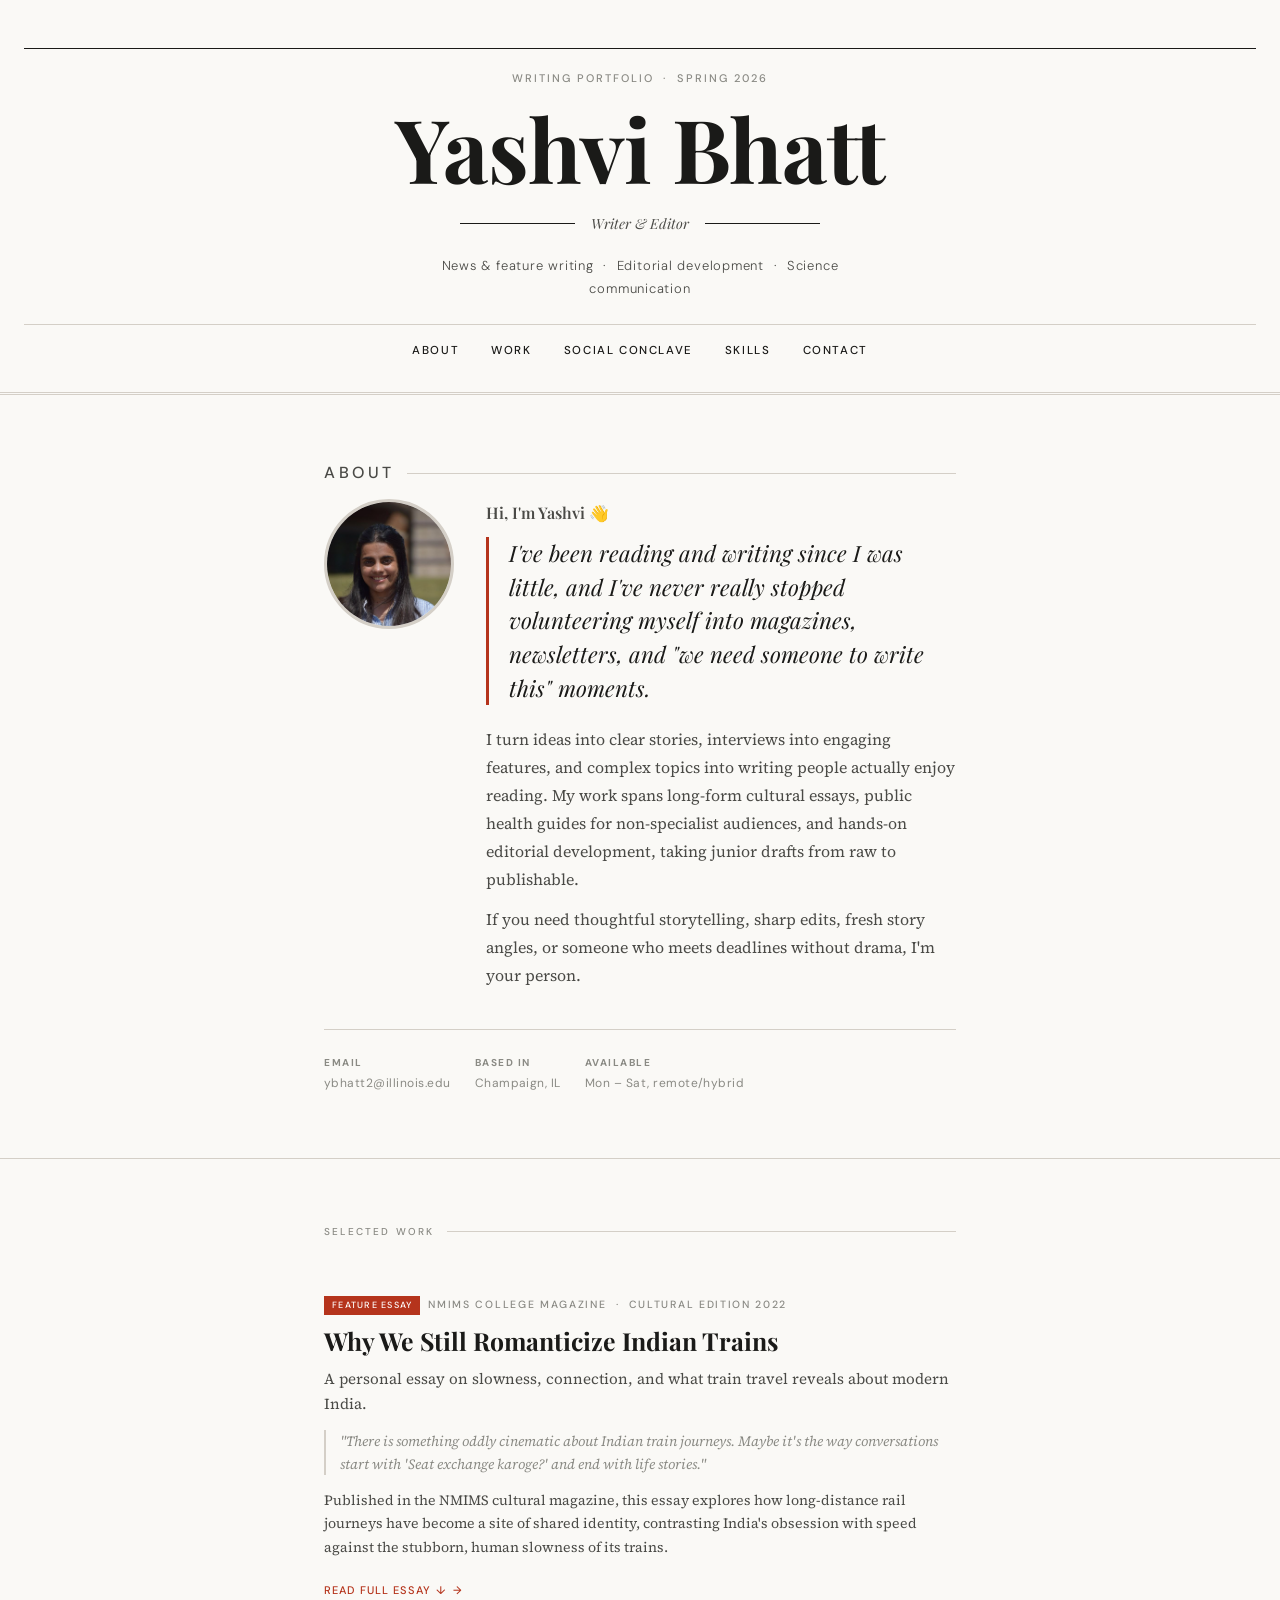
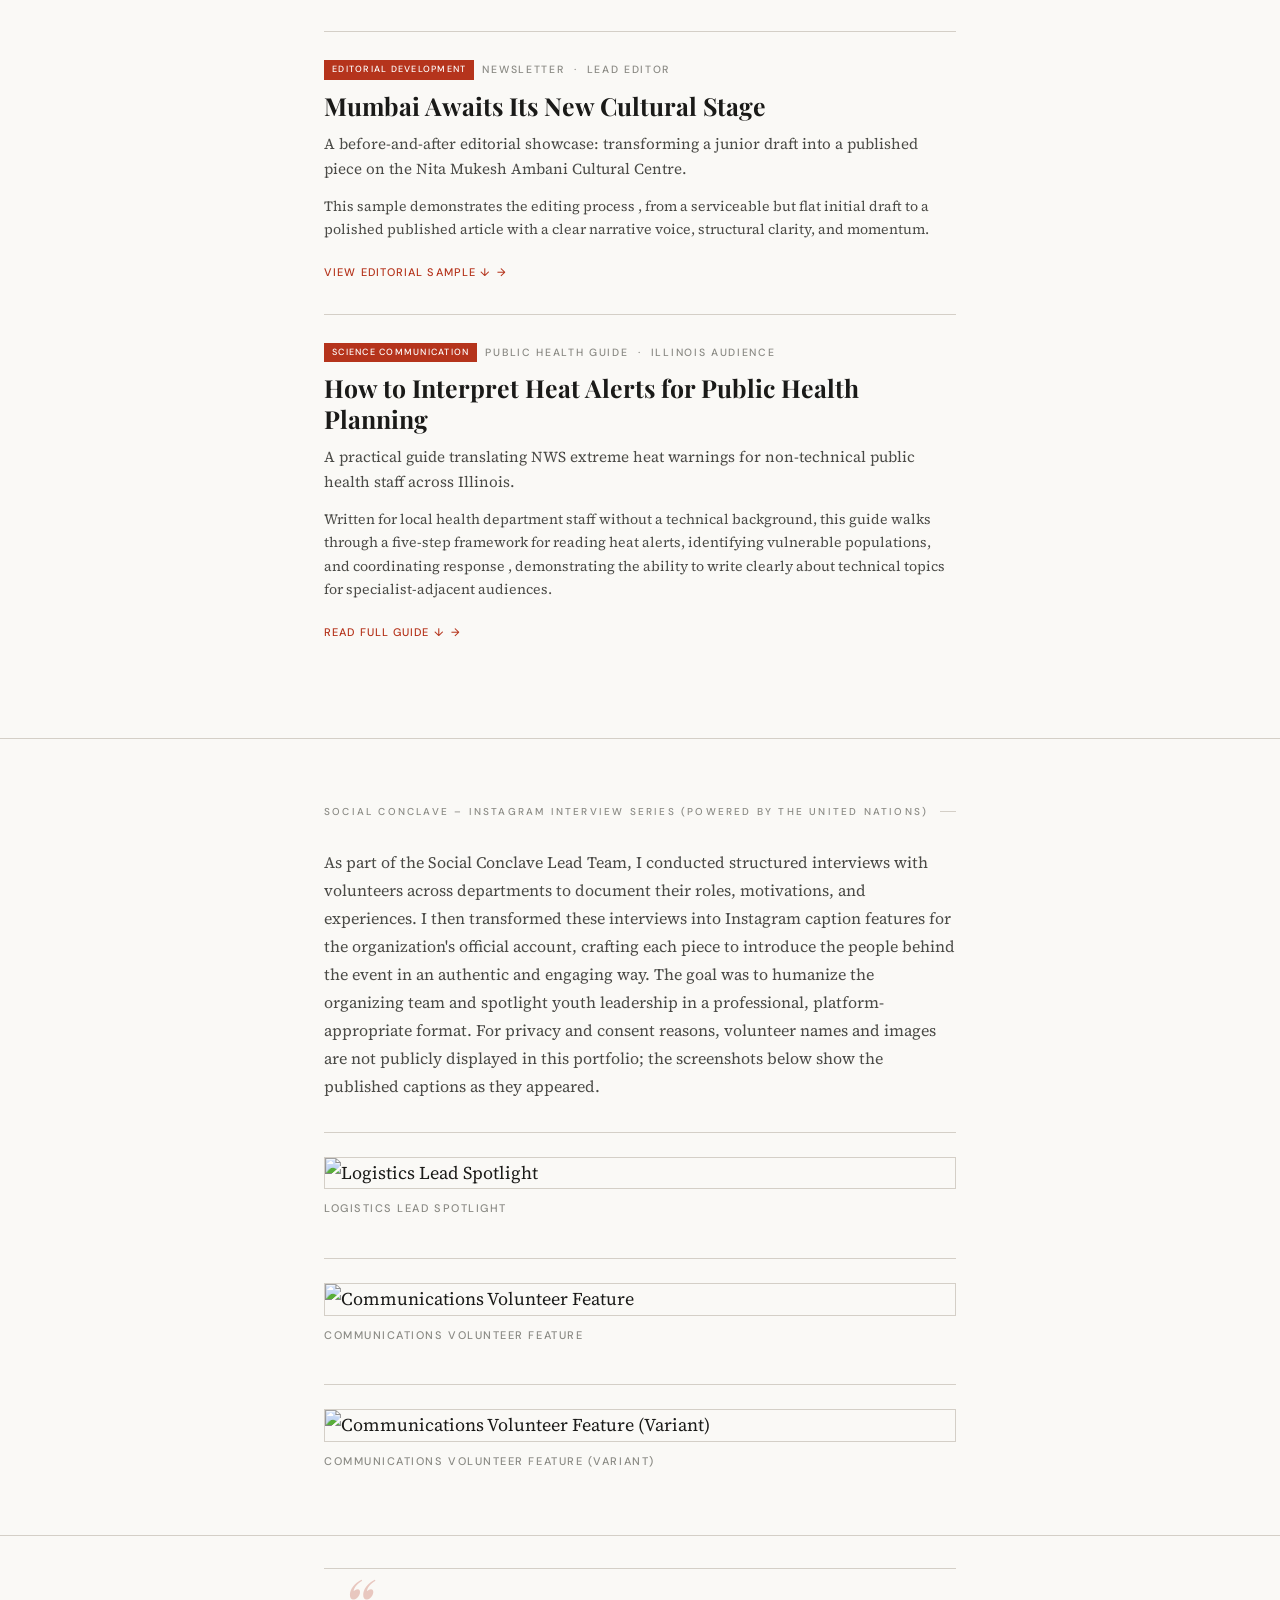
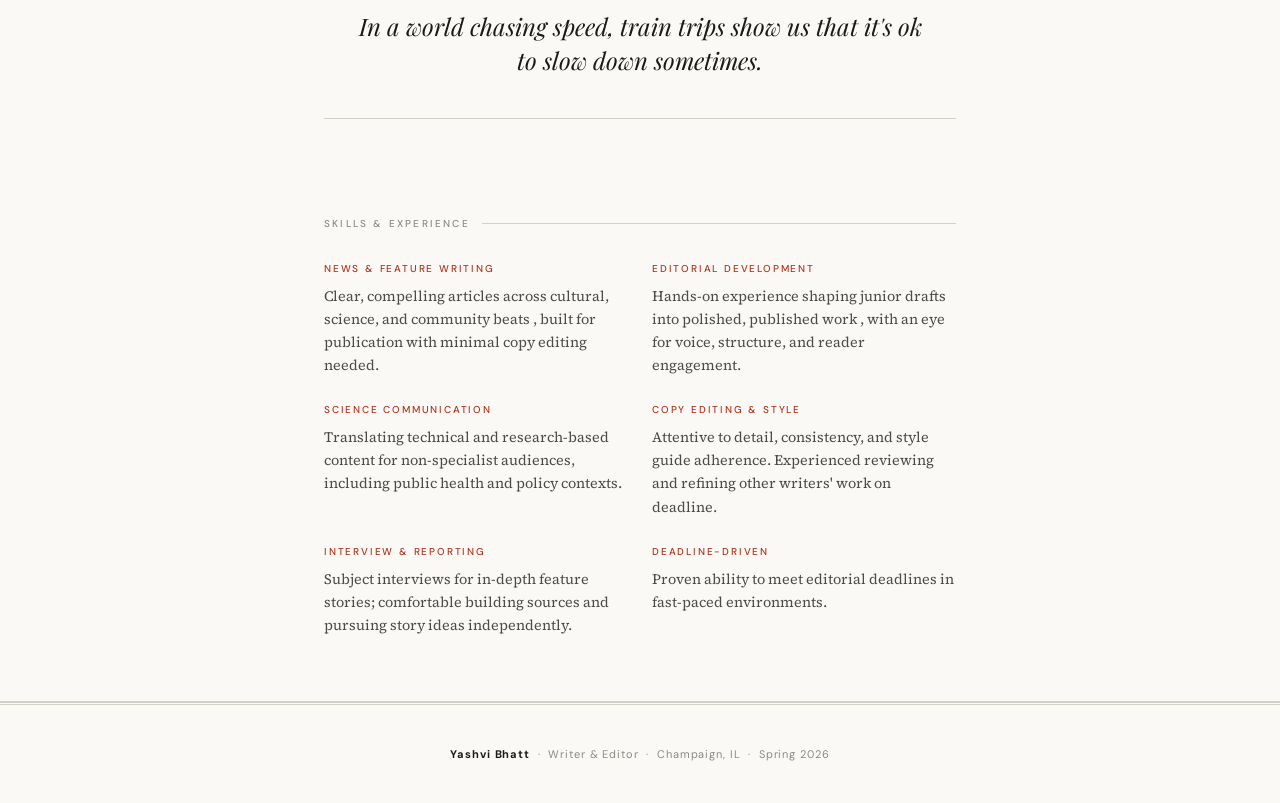
==== commit 130dbdf0: "Rename index (15).html to index.html" ====
--- a/index.html
+++ b/index.html
@@ -511,7 +511,7 @@
       </blockquote>
       <p class="article-dek" style="font-size:0.88rem;">Published in the NMIMS cultural magazine, this essay explores how long-distance rail journeys have become a site of shared identity, contrasting India's obsession with speed against the stubborn, human slowness of its trains.</p>
       <button class="read-link" data-target="trains">Read full essay ↓</button>
-      <div id="trains" class="expanded-text" class="expanded-text hidden">
+      <div id="trains" class="expanded-text hidden">
         <p>There is something oddly cinematic about Indian train journeys.</p>
         <p>Maybe it's the way conversations start with "Seat exchange karoge?" and end with life stories. Maybe it's the uncle who insists you try homemade theplas at 6 a.m. Or maybe it's just the fact that nowhere else are you forced into slow living quite like this.</p>
         <p>For a country obsessed with speed and growth, trains remain stubbornly unhurried. Flights get you there faster. Highways look shinier. But trains? Trains make you feel something.</p>
@@ -536,7 +536,7 @@
       <p class="article-dek" style="font-size:0.88rem;">This sample demonstrates the editing process , from a serviceable but flat initial draft to a polished published article with a clear narrative voice, structural clarity, and momentum.</p>
 
       <button class="read-link" data-target="nmacc">View editorial sample ↓</button>
-      <div id="nmacc" class="expanded-text" class="expanded-text hidden">
+      <div id="nmacc" class="expanded-text hidden">
         <div class="before-after">
           <div class="draft-block">
             <span class="draft-label">Initial Junior Draft — Vansh Jain</span>
@@ -566,7 +566,7 @@
       <p class="article-dek">A practical guide translating NWS extreme heat warnings for non-technical public health staff across Illinois.</p>
       <p class="article-dek" style="font-size:0.88rem;">Written for local health department staff without a technical background, this guide walks through a five-step framework for reading heat alerts, identifying vulnerable populations, and coordinating response , demonstrating the ability to write clearly about technical topics for specialist-adjacent audiences.</p>
       <button class="read-link" data-target="heatguide">Read full guide ↓</button>
-      <div id="heatguide" class="expanded-text" class="expanded-text hidden">
+      <div id="heatguide" class="expanded-text hidden">
         <p><strong>Purpose:</strong> This guide explains how to interpret extreme heat warnings and use them to support public health planning.</p>
         <p><strong>1. Identify the type of alert.</strong> Start by noting whether it is a heat advisory, excessive heat watch, or excessive heat warning. Each indicates a different level of intensity and urgency.</p>
         <p><strong>2. Look at the time period.</strong> Check the start and end dates. Longer events may require sustained public health actions, while shorter alerts may require immediate outreach.</p>
@@ -688,22 +688,31 @@
   <strong>Yashvi Bhatt</strong> &nbsp;·&nbsp; Writer &amp; Editor &nbsp;·&nbsp; Champaign, IL &nbsp;·&nbsp; Spring 2026
 </footer>
 
-<script data-cfasync="false" src="/cdn-cgi/scripts/5c5dd728/cloudflare-static/email-decode.min.js"></script
-<style>
-.hidden { display: none; }
-</style>
+<style>.hidden{display:none!important;}</style>
 <script>
-document.addEventListener('DOMContentLoaded', function() {
-  document.querySelectorAll('button[data-target]').forEach(function(btn) {
-    btn.addEventListener('click', function() {
-      var el = document.getElementById(this.getAttribute('data-target'));
-      el.classList.toggle('hidden');
-      this.textContent = el.classList.contains('hidden')
-        ? this.textContent.replace('↑', '↓')
-        : this.textContent.replace('↓', '↑');
-    });
-  });
-});
+(function(){
+  function init(){
+    var btns = document.querySelectorAll('button[data-target]');
+    for(var i=0;i<btns.length;i++){
+      btns[i].onclick = function(){
+        var id = this.getAttribute('data-target');
+        var el = document.getElementById(id);
+        if(el.classList.contains('hidden')){
+          el.classList.remove('hidden');
+          this.innerHTML = this.innerHTML.replace('↓','↑');
+        } else {
+          el.classList.add('hidden');
+          this.innerHTML = this.innerHTML.replace('↑','↓');
+        }
+      };
+    }
+  }
+  if(document.readyState==='loading'){
+    document.addEventListener('DOMContentLoaded',init);
+  } else {
+    init();
+  }
+})();
 </script>
 </body>
 </html>
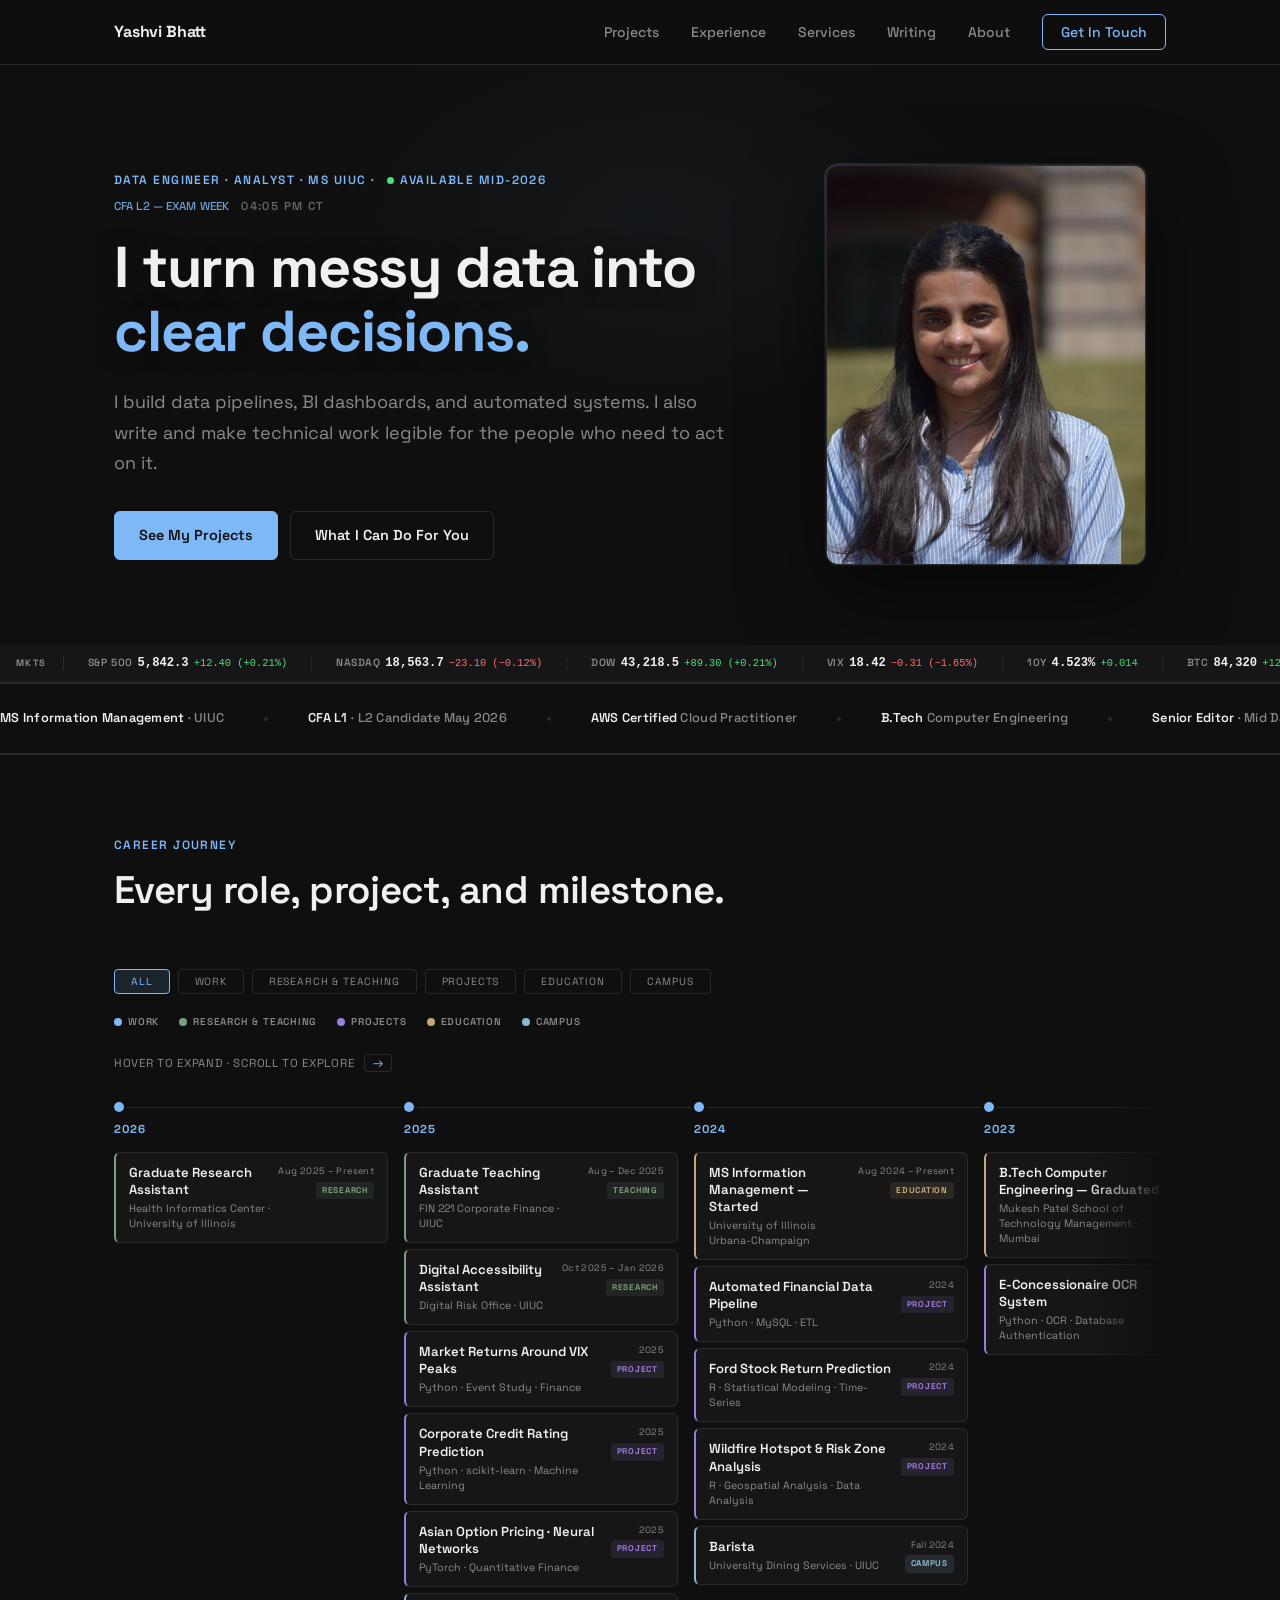
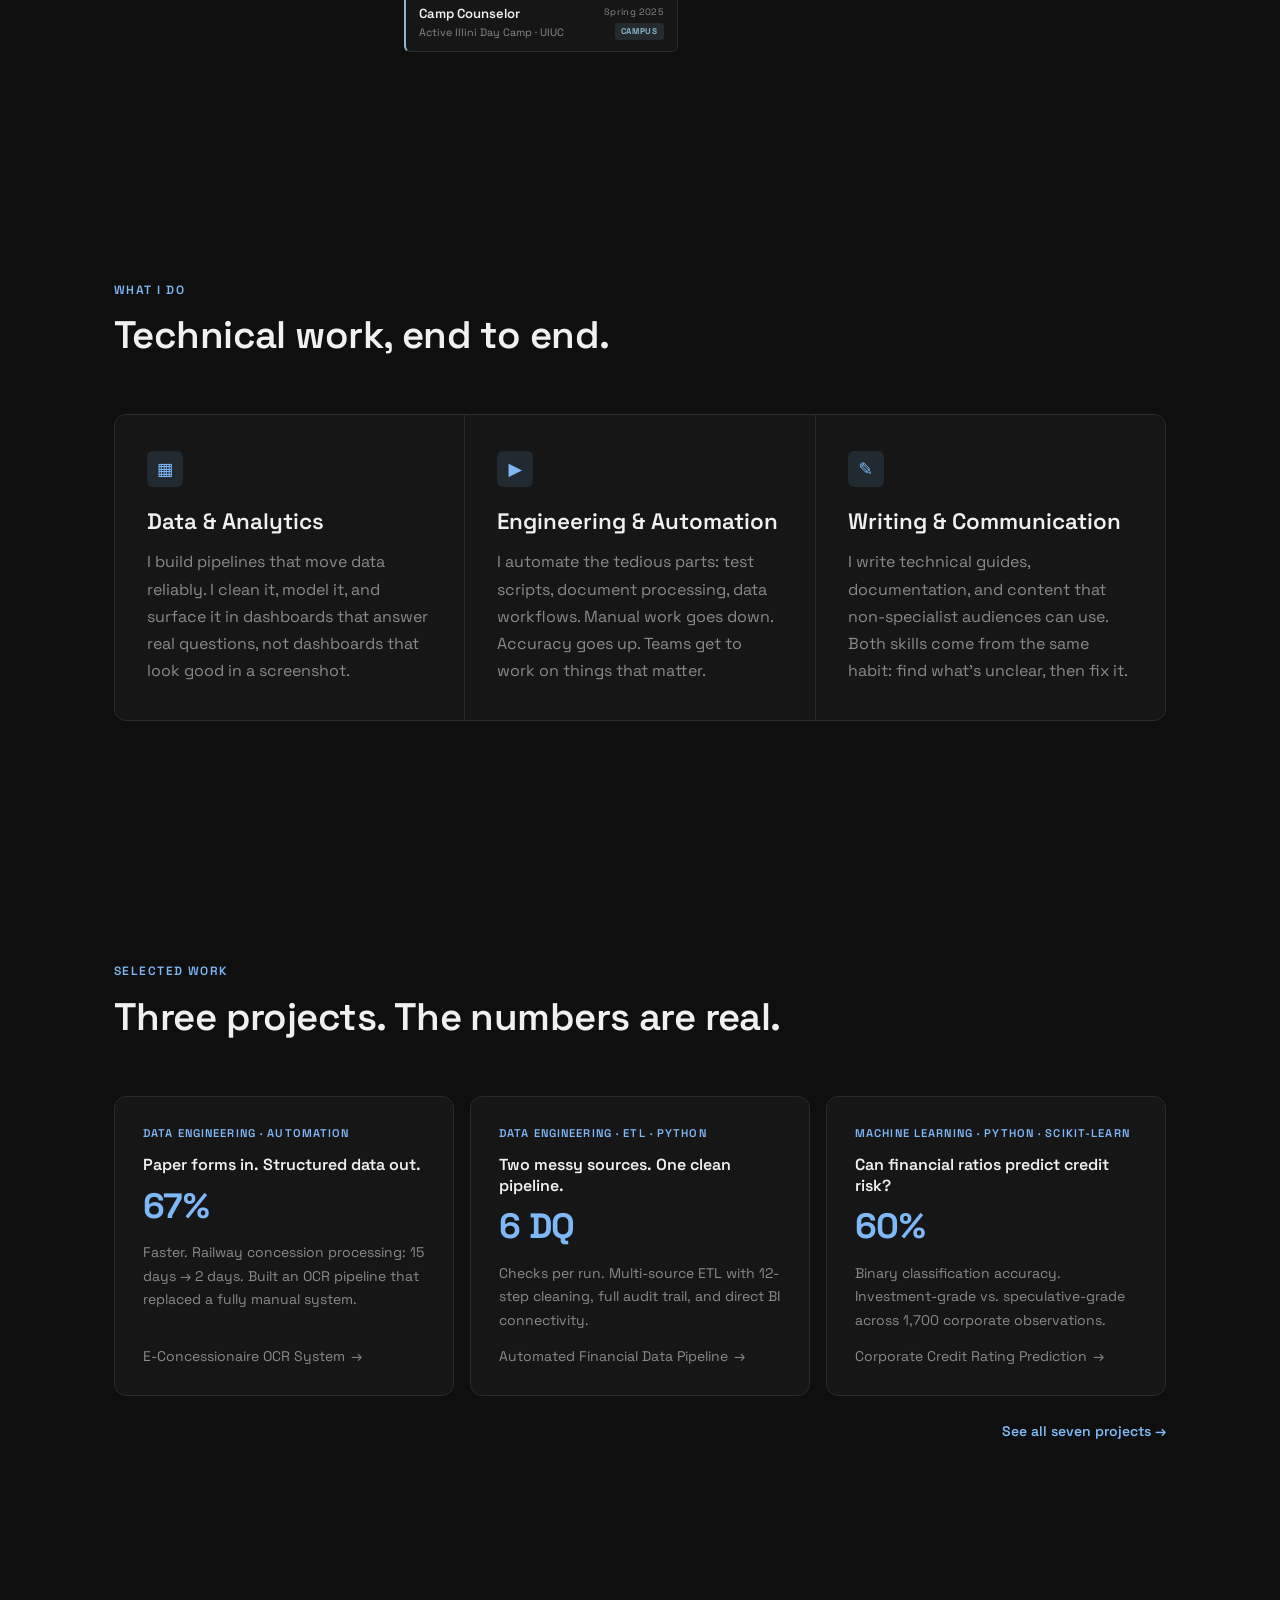
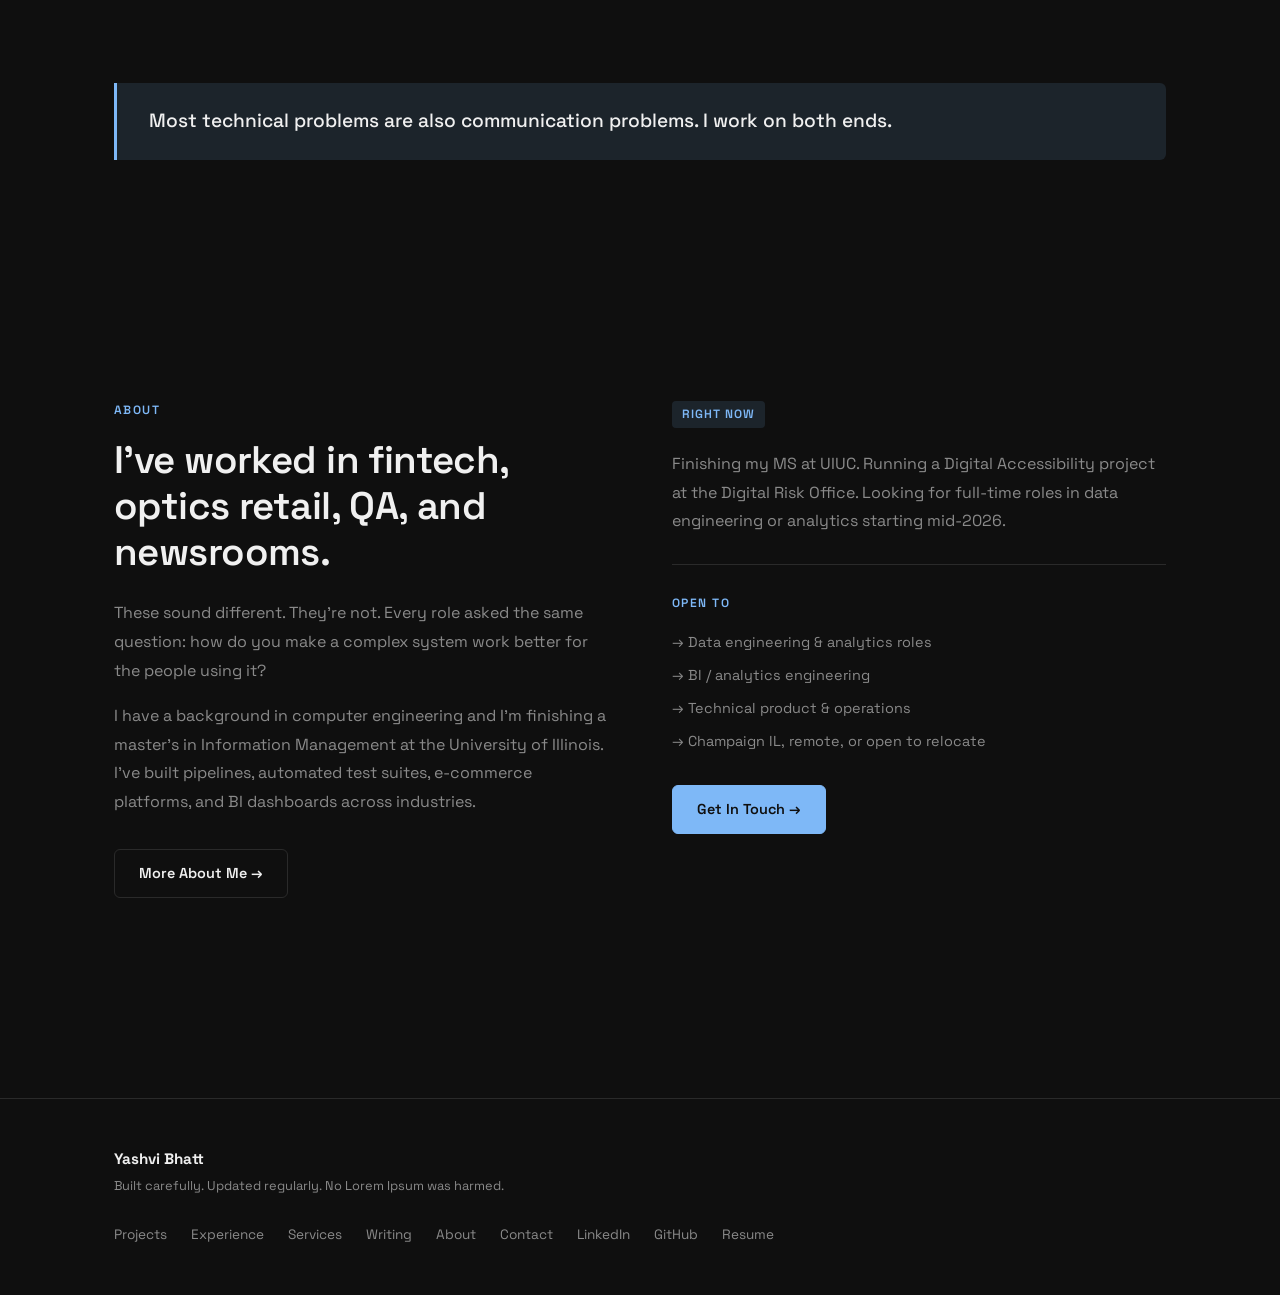
==== commit e02339f0: "Initial commit - portfolio website" ====
--- a/index.html
+++ b/index.html
@@ -1,718 +1,539 @@
 <!DOCTYPE html>
 <html lang="en">
 <head>
-<meta charset="UTF-8">
-<meta name="viewport" content="width=device-width, initial-scale=1.0">
-<title>Yashvi Bhatt , Writer & Editor</title>
-<link href="https://fonts.googleapis.com/css2?family=Playfair+Display:ital,wght@0,400;0,600;0,700;1,400;1,600&family=Source+Serif+4:ital,opsz,wght@0,8..60,300;0,8..60,400;0,8..60,600;1,8..60,300;1,8..60,400&family=DM+Sans:wght@300;400;500&display=swap" rel="stylesheet">
-<style>
-  *, *::before, *::after { box-sizing: border-box; margin: 0; padding: 0; }
-
-  :root {
-    --ink: #1a1a18;
-    --ink-light: #4a4a46;
-    --ink-muted: #8a8a84;
-    --rule: #d4cfc7;
-    --paper: #faf9f6;
-    --cream: #f3f0eb;
-    --accent: #b5341c;
-    --accent-light: #f9ede9;
-    --col: 680px;
-  }
-
-  html { scroll-behavior: smooth; }
-
-  body {
-    font-family: 'Source Serif 4', Georgia, serif;
-    background: var(--paper);
-    color: var(--ink);
-    font-size: 18px;
-    line-height: 1.7;
-  }
-
-  /* ── MASTHEAD ── */
-  .masthead {
-    border-bottom: 3px double var(--rule);
-    padding: 48px 24px 32px;
-    text-align: center;
-    position: relative;
-  }
-
-  .masthead::before {
-    content: '';
-    display: block;
-    height: 1px;
-    background: var(--ink);
-    width: 100%;
-    margin-bottom: 20px;
-  }
-
-  .dateline {
-    font-family: 'DM Sans', sans-serif;
-    font-size: 11px;
-    font-weight: 500;
-    letter-spacing: 0.18em;
-    text-transform: uppercase;
-    color: var(--ink-muted);
-    margin-bottom: 16px;
-  }
-
-  .masthead h1 {
-    font-family: 'Playfair Display', Georgia, serif;
-    font-size: clamp(3rem, 8vw, 5.5rem);
-    font-weight: 700;
-    line-height: 1.0;
-    letter-spacing: -0.01em;
-    color: var(--ink);
-  }
-
-  .masthead-rule {
-    display: flex;
-    align-items: center;
-    gap: 16px;
-    justify-content: center;
-    margin: 20px auto;
-    max-width: 360px;
-  }
-  .masthead-rule span { height: 1px; flex: 1; background: var(--ink); }
-  .masthead-rule em {
-    font-family: 'Playfair Display', serif;
-    font-style: italic;
-    font-size: 14px;
-    color: var(--ink-light);
-    white-space: nowrap;
-  }
-
-  .masthead-bio {
-    font-family: 'DM Sans', sans-serif;
-    font-size: 13px;
-    font-weight: 300;
-    letter-spacing: 0.06em;
-    color: var(--ink-light);
-    max-width: 480px;
-    margin: 0 auto 24px;
-  }
-
-  nav {
-    font-family: 'DM Sans', sans-serif;
-    font-size: 11.5px;
-    font-weight: 500;
-    letter-spacing: 0.14em;
-    text-transform: uppercase;
-    display: flex;
-    justify-content: center;
-    gap: 32px;
-    padding: 16px 0 0;
-    border-top: 1px solid var(--rule);
-    margin-top: 8px;
-  }
-
-  nav a {
-    color: var(--ink);
-    text-decoration: none;
-    transition: color 0.2s;
-  }
-  nav a:hover { color: var(--accent); }
-
-  /* ── LAYOUT ── */
-  .container {
-    max-width: var(--col);
-    margin: 0 auto;
-    padding: 0 24px;
-  }
-
-  section {
-    padding: 64px 0;
-    border-bottom: 1px solid var(--rule);
-  }
-
-  .section-label {
-    font-family: 'DM Sans', sans-serif;
-    font-size: 10px;
-    font-weight: 500;
-    letter-spacing: 0.22em;
-    text-transform: uppercase;
-    color: var(--ink-muted);
-    margin-bottom: 28px;
-    display: flex;
-    align-items: center;
-    gap: 12px;
-  }
-  .section-label::after {
-    content: '';
-    flex: 1;
-    height: 1px;
-    background: var(--rule);
-  }
-
-  /* ── ABOUT ── */
-  #about .lede {
-    font-family: 'Playfair Display', serif;
-    font-size: 1.4rem;
-    font-weight: 400;
-    font-style: italic;
-    line-height: 1.5;
-    color: var(--ink);
-    margin-bottom: 20px;
-    border-left: 3px solid var(--accent);
-    padding-left: 20px;
-  }
-
-  #about p {
-    font-size: 1rem;
-    color: var(--ink-light);
-    margin-bottom: 12px;
-    line-height: 1.75;
-  }
-
-  .headshot-intro {
-    display: flex;
-    align-items: flex-start;
-    gap: 32px;
-    margin-bottom: 28px;
-  }
-
-  .headshot {
-    width: 130px;
-    height: 130px;
-    border-radius: 50%;
-    object-fit: cover;
-    object-position: center top;
-    flex-shrink: 0;
-    border: 3px solid var(--rule);
-  }
-
-  .headshot-text { flex: 1; }
-
-  .hi-line {
-    font-family: 'Playfair Display', serif;
-    font-size: 1.5rem;
-    font-weight: 600;
-    color: var(--ink);
-    margin-bottom: 10px !important;
-  }
-
-  @media (max-width: 520px) {
-    .headshot-intro { flex-direction: column; align-items: center; text-align: center; }
-  }
-
-  .contact-row {
-    display: flex;
-    gap: 24px;
-    flex-wrap: wrap;
-    margin-top: 28px;
-    padding-top: 24px;
-    border-top: 1px solid var(--rule);
-  }
-
-  .contact-item {
-    font-family: 'DM Sans', sans-serif;
-    font-size: 12px;
-    font-weight: 400;
-    color: var(--ink-muted);
-    letter-spacing: 0.04em;
-  }
-  .contact-item strong {
-    display: block;
-    font-size: 10px;
-    letter-spacing: 0.15em;
-    text-transform: uppercase;
-    color: var(--ink-muted);
-    margin-bottom: 2px;
-  }
-  .contact-item a { color: var(--ink); text-decoration: none; border-bottom: 1px solid var(--rule); }
-  .contact-item a:hover { color: var(--accent); border-color: var(--accent); }
-
-  /* ── WORK SAMPLES ── */
-  .article-card {
-    display: block;
-    padding: 28px 0;
-    border-bottom: 1px solid var(--rule);
-    text-decoration: none;
-    color: inherit;
-    transition: none;
-    position: relative;
-  }
-
-  .article-card:last-child { border-bottom: none; }
-
-  .article-card:hover .article-headline { color: var(--accent); }
-
-  .article-meta {
-    font-family: 'DM Sans', sans-serif;
-    font-size: 10.5px;
-    font-weight: 500;
-    letter-spacing: 0.16em;
-    text-transform: uppercase;
-    color: var(--ink-muted);
-    margin-bottom: 10px;
-    display: flex;
-    align-items: center;
-    gap: 8px;
-  }
-
-  .tag {
-    background: var(--accent);
-    color: white;
-    padding: 2px 8px;
-    font-size: 9px;
-    letter-spacing: 0.14em;
-    text-transform: uppercase;
-    font-weight: 500;
-  }
-
-  .article-headline {
-    font-family: 'Playfair Display', serif;
-    font-size: 1.55rem;
-    font-weight: 700;
-    line-height: 1.25;
-    margin-bottom: 10px;
-    transition: color 0.2s;
-    color: var(--ink);
-  }
-
-  .article-dek {
-    font-size: 0.95rem;
-    color: var(--ink-light);
-    line-height: 1.65;
-    margin-bottom: 14px;
-  }
-
-  .article-excerpt {
-    font-size: 0.88rem;
-    color: var(--ink-muted);
-    font-style: italic;
-    line-height: 1.6;
-    border-left: 2px solid var(--rule);
-    padding-left: 14px;
-    margin-bottom: 14px;
-  }
-
-  .read-link {
-    font-family: 'DM Sans', sans-serif;
-    font-size: 11px;
-    font-weight: 500;
-    letter-spacing: 0.1em;
-    text-transform: uppercase;
-    color: var(--accent);
-    display: inline-flex;
-    align-items: center;
-    gap: 6px;
-  }
-
-  .read-link::after { content: '→'; }
-
-  /* ── EDITORIAL SAMPLE (before/after) ── */
-  .before-after {
-    margin-top: 16px;
-    display: grid;
-    grid-template-columns: 1fr 1fr;
-    gap: 16px;
-  }
-
-  @media (max-width: 600px) {
-    .before-after { grid-template-columns: 1fr; }
-  }
-
-  .draft-block {
-    background: var(--cream);
-    border: 1px solid var(--rule);
-    padding: 18px;
-    font-size: 0.82rem;
-    line-height: 1.65;
-    color: var(--ink-light);
-    position: relative;
-  }
-
-  .draft-block .draft-label {
-    font-family: 'DM Sans', sans-serif;
-    font-size: 9px;
-    font-weight: 500;
-    letter-spacing: 0.18em;
-    text-transform: uppercase;
-    color: var(--ink-muted);
-    margin-bottom: 10px;
-    display: block;
-  }
-
-  .draft-block.published {
-    border-color: var(--accent);
-    background: var(--accent-light);
-  }
-
-  .draft-block.published .draft-label { color: var(--accent); }
-
-  /* ── SKILLS ── */
-  .skills-grid {
-    display: grid;
-    grid-template-columns: 1fr 1fr;
-    gap: 24px;
-  }
-
-  @media (max-width: 520px) { .skills-grid { grid-template-columns: 1fr; } }
-
-  .skill-item h4 {
-    font-family: 'DM Sans', sans-serif;
-    font-size: 10px;
-    font-weight: 500;
-    letter-spacing: 0.18em;
-    text-transform: uppercase;
-    color: var(--accent);
-    margin-bottom: 8px;
-  }
-
-  .skill-item p {
-    font-size: 0.9rem;
-    color: var(--ink-light);
-    line-height: 1.6;
-  }
-
-  /* ── FOOTER ── */
-  footer {
-    padding: 40px 24px;
-    text-align: center;
-    font-family: 'DM Sans', sans-serif;
-    font-size: 11px;
-    color: var(--ink-muted);
-    letter-spacing: 0.08em;
-    border-top: 3px double var(--rule);
-  }
-
-  footer strong { color: var(--ink); }
-
-  /* ── ANIMATIONS ── */
-  @keyframes fadeUp {
-    from { opacity: 0; transform: translateY(18px); }
-    to   { opacity: 1; transform: translateY(0); }
-  }
-
-  .masthead h1 { animation: fadeUp 0.6s ease both; }
-  .masthead-bio { animation: fadeUp 0.6s 0.15s ease both; }
-  nav { animation: fadeUp 0.6s 0.25s ease both; }
-
-  /* ── PULL QUOTE ── */
-  .pull-quote {
-    font-family: 'Playfair Display', serif;
-    font-size: 1.5rem;
-    font-style: italic;
-    color: var(--ink);
-    text-align: center;
-    padding: 40px 32px;
-    border-top: 1px solid var(--rule);
-    border-bottom: 1px solid var(--rule);
-    margin: 32px 0;
-    line-height: 1.45;
-    position: relative;
-  }
-  .pull-quote::before {
-    content: '\201C';
-    font-size: 5rem;
-    color: var(--accent);
-    line-height: 0;
-    position: absolute;
-    top: 36px;
-    left: 16px;
-    opacity: 0.25;
-  }
-  button.read-link {
-    background: none;
-    border: none;
-    cursor: pointer;
-    font-family: 'DM Sans', sans-serif;
-    font-size: 11px;
-    font-weight: 500;
-    letter-spacing: 0.1em;
-    text-transform: uppercase;
-    color: var(--accent);
-    padding: 0;
-    margin-top: 4px;
-  }
-  button.read-link:hover { opacity: 0.75; }
-
-  .expanded-text {
-    margin-top: 20px;
-    padding: 24px;
-    background: var(--cream);
-    border-left: 3px solid var(--accent);
-    font-size: 0.95rem;
-    line-height: 1.75;
-    color: var(--ink);
-  }
-  .expanded-text p { margin-bottom: 14px; }
-  .expanded-text p:last-child { margin-bottom: 0; }
-</style>
+  <meta charset="UTF-8" />
+  <meta name="viewport" content="width=device-width, initial-scale=1.0" />
+  <title>Yashvi Bhatt — Data Engineer & Analyst</title>
+  <meta name="description" content="MS Information Management, UIUC. I build data pipelines, BI dashboards, automated systems, and technical communication for teams that need things to actually work." />
+  <meta property="og:title" content="Yashvi Bhatt — Data Engineer & Analyst" />
+  <meta property="og:description" content="Data systems and clear sentences. Both, on purpose." />
+  <meta property="og:type" content="website" />
+  <link rel="preconnect" href="https://fonts.googleapis.com" />
+  <link rel="preconnect" href="https://fonts.gstatic.com" crossorigin />
+  <link href="https://fonts.googleapis.com/css2?family=Space+Grotesk:wght@400;500;600;700&display=swap" rel="stylesheet" />
+  <link rel="stylesheet" href="css/style.css" />
+  <style>
+    /* ─── Career Timeline (Homepage) ─── */
+    #timeline { padding: 80px 0 60px; border-top: 1px solid var(--border); }
+
+    .tl-home-filters { display:flex; gap:8px; flex-wrap:wrap; margin-bottom:20px; }
+    .tl-home-filter {
+      background:none; border:1px solid var(--border); color:var(--text-muted);
+      font-size:0.65rem; padding:5px 16px; border-radius:4px; cursor:pointer;
+      font-family:inherit; letter-spacing:0.08em; text-transform:uppercase; transition:all 0.15s;
+    }
+    .tl-home-filter:hover, .tl-home-filter.active { border-color:var(--accent); color:var(--accent); background:var(--accent-dim); }
+
+    .tl-home-legend { display:flex; gap:20px; flex-wrap:wrap; margin-bottom:24px; }
+    .tl-home-legend-item { display:flex; align-items:center; gap:6px; font-size:0.62rem; font-weight:600; letter-spacing:0.08em; text-transform:uppercase; color:var(--text-muted); }
+    .tl-home-legend-dot { width:8px; height:8px; border-radius:50%; flex-shrink:0; }
+
+    .tl-home-hint {
+      font-size:0.72rem; letter-spacing:0.06em; text-transform:uppercase;
+      color:var(--text-muted); margin-bottom:14px; display:flex; align-items:center; gap:10px;
+    }
+    .tl-home-hint-arrow {
+      display:inline-flex; align-items:center; justify-content:center;
+      width:28px; height:18px; border:1px solid var(--border); border-radius:3px;
+      font-size:0.8rem; color:var(--accent);
+      animation:tl-nudge 1.6s ease-in-out infinite;
+    }
+    @keyframes tl-nudge { 0%,100%{transform:translateX(0)} 50%{transform:translateX(5px)} }
+    @media (max-width:768px) { .tl-home-hint { display:none; } }
+
+    /* Horizontal track */
+    #tl-home-wrap {
+      display:flex; flex-direction:row; align-items:flex-start;
+      overflow-x:auto; overflow-y:visible; position:relative;
+      padding-bottom:48px;
+      scrollbar-width:thin; scrollbar-color:var(--border) transparent;
+    }
+    #tl-home-wrap::-webkit-scrollbar { height:4px; }
+    #tl-home-wrap::-webkit-scrollbar-thumb { background:var(--border); border-radius:2px; }
+
+    /* Track line — width set by JS to exactly match scroll content */
+    .tl-home-track-line {
+      position:absolute; top:20px; left:0;
+      height:1px; background:var(--border); z-index:0; pointer-events:none;
+    }
+
+    /* Scroll outer wrapper — clips overflow and hosts fade indicator */
+    .tl-home-scroll-outer { position:relative; }
+    .tl-home-scroll-outer::after {
+      content:'';
+      position:absolute; top:0; right:0; bottom:0; width:80px;
+      background:linear-gradient(to left, var(--bg) 0%, transparent 100%);
+      pointer-events:none; z-index:10;
+    }
+    @media (max-width:768px) { .tl-home-scroll-outer::after { display:none; } }
+
+    /* Year column */
+    .tl-home-year { display:flex; flex-direction:column; min-width:260px; max-width:290px; flex-shrink:0; padding-right:16px; }
+    .tl-home-year-head { display:flex; flex-direction:column; align-items:flex-start; margin-bottom:14px; }
+    /* Dot: margin-top:15px → center at 15+5=20px → aligns with track line */
+    .tl-home-year-head::before {
+      content:''; display:block; width:10px; height:10px; border-radius:50%;
+      background:var(--accent); margin-top:15px; margin-bottom:8px;
+      position:relative; z-index:1; box-shadow:0 0 0 3px var(--bg);
+    }
+    .tl-home-year-num { font-size:0.72rem; font-weight:700; letter-spacing:0.1em; color:var(--accent); text-transform:uppercase; }
+    .tl-home-year-entries { display:flex; flex-direction:column; gap:6px; }
+
+    /* Card */
+    .tl-home-entry { position:relative; }
+    .tl-home-card {
+      background:var(--bg-2); border:1px solid var(--border); border-radius:6px;
+      padding:11px 13px; cursor:default; overflow:hidden;
+      transition:border-color 0.2s, background 0.2s, box-shadow 0.2s;
+    }
+    .tl-home-card-top { display:flex; align-items:flex-start; justify-content:space-between; gap:8px; }
+    .tl-home-card-left { flex:1; min-width:0; }
+    .tl-home-card-title { font-size:0.82rem; font-weight:600; color:var(--text); margin:0; line-height:1.3; }
+    .tl-home-card-org { font-size:0.67rem; color:var(--text-muted); margin:3px 0 0; line-height:1.4; }
+    .tl-home-card-right { display:flex; flex-direction:column; align-items:flex-end; gap:3px; flex-shrink:0; }
+    .tl-home-card-dates { font-size:0.58rem; color:var(--text-muted); letter-spacing:0.04em; white-space:nowrap; }
+    .tl-home-badge { font-size:0.52rem; font-weight:700; letter-spacing:0.09em; text-transform:uppercase; padding:2px 6px; border-radius:3px; white-space:nowrap; }
+
+    /* Type border + badge colors */
+    .tl-home-entry[data-type="work"]     .tl-home-card { border-left:2px solid var(--accent); }
+    .tl-home-entry[data-type="research"] .tl-home-card { border-left:2px solid #7A9E7E; }
+    .tl-home-entry[data-type="campus"]   .tl-home-card { border-left:2px solid #8BB8D0; }
+    .tl-home-entry[data-type="project"]  .tl-home-card { border-left:2px solid #9B7EDA; }
+    .tl-home-entry[data-type="edu"]      .tl-home-card { border-left:2px solid #C4A97A; }
+
+    .tl-home-badge.work     { color:var(--accent); background:var(--accent-dim); }
+    .tl-home-badge.research { color:#7A9E7E;       background:rgba(122,158,126,0.12); }
+    .tl-home-badge.campus   { color:#8BB8D0;       background:rgba(139,184,208,0.12); }
+    .tl-home-badge.project  { color:#9B7EDA;       background:rgba(155,126,218,0.12); }
+    .tl-home-badge.edu      { color:#C4A97A;       background:rgba(196,169,122,0.12); }
+
+    /* Expand body — hidden by default */
+    .tl-home-body { max-height:0; overflow:hidden; opacity:0; transition:max-height 0.32s ease, opacity 0.22s ease; }
+    .tl-home-body-inner { margin-top:8px; padding-top:8px; border-top:1px solid var(--border); }
+    .tl-home-body-inner ul { list-style:none; padding:0; margin:0; }
+    .tl-home-body-inner li { font-size:0.73rem; color:var(--text-muted); line-height:1.55; padding-left:12px; position:relative; margin-bottom:3px; }
+    .tl-home-body-inner li::before { content:'—'; position:absolute; left:0; color:var(--accent); font-size:0.62rem; line-height:2; }
+
+    /* Hover expand — desktop */
+    @media (hover: hover) {
+      .tl-home-entry:hover .tl-home-card { border-color:var(--accent); background:var(--bg-3); box-shadow:0 4px 24px rgba(126,184,247,0.07); }
+      .tl-home-entry:hover .tl-home-body { max-height:340px; opacity:1; }
+    }
+    /* Click expand — touch / mobile */
+    .tl-home-entry.tl-open .tl-home-card { border-color:var(--accent); background:var(--bg-3); }
+    .tl-home-entry.tl-open .tl-home-body { max-height:340px; opacity:1; }
+
+    /* Filter hidden state */
+    .tl-home-entry.tl-hidden { display:none; }
+    .tl-home-year.tl-all-hidden { display:none; }
+
+    /* Mobile: vertical layout */
+    @media (max-width:768px) {
+      #tl-home-wrap { display:block; overflow-x:visible; }
+      #tl-home-wrap::before { display:none; }
+      .tl-home-year { display:flex; flex-direction:row; max-width:none; min-width:auto; padding-right:0; margin-bottom:4px; }
+      .tl-home-year-head { width:54px; flex-shrink:0; padding-top:11px; align-items:flex-end; margin-bottom:0; }
+      .tl-home-year-head::before { display:none; }
+      .tl-home-year-num { writing-mode:horizontal-tb; }
+      .tl-home-year-entries { flex:1; border-left:1px solid var(--border); padding-left:18px; padding-bottom:20px; margin-left:12px; gap:8px; }
+      .tl-home-card-right { display:none; }
+    }
+  </style>
 </head>
 <body>
 
-<!-- MASTHEAD -->
-<header class="masthead">
-  <p class="dateline">Writing Portfolio &nbsp;·&nbsp; Spring 2026</p>
-  <h1>Yashvi Bhatt</h1>
-  <div class="masthead-rule">
-    <span></span>
-    <em>Writer &amp; Editor</em>
-    <span></span>
+  <!-- NAV -->
+  <nav>
+    <div class="nav-inner">
+      <a href="index.html" class="nav-logo">Yashvi Bhatt</a>
+      <ul class="nav-links" id="navLinks">
+        <li><a href="work.html">Projects</a></li>
+        <li><a href="experience.html">Experience</a></li>
+        <li><a href="services.html">Services</a></li>
+        <li><a href="writing.html">Writing</a></li>
+        <li><a href="about.html">About</a></li>
+        <li><a href="contact.html" class="nav-cta">Get In Touch</a></li>
+      </ul>
+      <button class="nav-toggle" id="navToggle" aria-label="Toggle navigation">
+        <span></span><span></span><span></span>
+      </button>
+    </div>
+  </nav>
+
+  <!-- HERO -->
+  <section class="hero">
+    <canvas class="hero-chart" id="heroChart"></canvas>
+    <div class="container">
+      <div class="hero-grid">
+        <div class="hero-left">
+          <p class="eyebrow hero-eyebrow">Data Engineer &middot; Analyst &middot; MS UIUC &middot; <span class="avail-badge"><span class="avail-dot"></span>Available mid-2026</span> <span class="cfa-countdown" id="cfaCountdown"></span> <span class="hero-clock" id="heroClock"></span></p>
+          <h1>I turn messy data into<br><span>clear decisions.</span></h1>
+          <p class="hero-sub mt-4">
+            I build data pipelines, BI dashboards, and automated systems.
+            I also write and make technical work legible for the people who need to act on it.
+          </p>
+          <div class="btn-group">
+            <a href="work.html" class="btn btn-primary">See My Projects</a>
+            <a href="services.html" class="btn btn-ghost">What I Can Do For You</a>
+          </div>
+        </div>
+        <div class="hero-right">
+          <div class="hero-headshot">
+            <img src="assets/images/Headshot.jpeg" alt="Yashvi Bhatt" />
+          </div>
+        </div>
+      </div>
+    </div>
+  </section>
+
+  <!-- MARKET TICKER -->
+  <div class="market-ticker">
+    <span class="ticker-header">MKTS</span>
+    <div class="ticker-scroll-wrap">
+      <div class="market-ticker-inner">
+        <!-- Set 1 -->
+        <div class="ticker-item" data-ticker="spx"><span class="ticker-sym">S&amp;P 500</span><span class="ticker-price">5,842.3</span><span class="ticker-change up">+12.40 (+0.21%)</span></div>
+        <div class="ticker-divider"></div>
+        <div class="ticker-item" data-ticker="ndx"><span class="ticker-sym">NASDAQ</span><span class="ticker-price">18,563.7</span><span class="ticker-change dn">&minus;23.10 (&minus;0.12%)</span></div>
+        <div class="ticker-divider"></div>
+        <div class="ticker-item" data-ticker="dji"><span class="ticker-sym">DOW</span><span class="ticker-price">43,218.5</span><span class="ticker-change up">+89.30 (+0.21%)</span></div>
+        <div class="ticker-divider"></div>
+        <div class="ticker-item" data-ticker="vix"><span class="ticker-sym">VIX</span><span class="ticker-price">18.42</span><span class="ticker-change dn">&minus;0.31 (&minus;1.65%)</span></div>
+        <div class="ticker-divider"></div>
+        <div class="ticker-item" data-ticker="tsy"><span class="ticker-sym">10Y</span><span class="ticker-price">4.523%</span><span class="ticker-change up">+0.014</span></div>
+        <div class="ticker-divider"></div>
+        <div class="ticker-item" data-ticker="btc"><span class="ticker-sym">BTC</span><span class="ticker-price">84,320</span><span class="ticker-change up">+1240.00 (+1.49%)</span></div>
+        <div class="ticker-divider"></div>
+        <div class="ticker-item" data-ticker="gold"><span class="ticker-sym">GOLD</span><span class="ticker-price">2,931.4</span><span class="ticker-change dn">&minus;8.20 (&minus;0.28%)</span></div>
+        <div class="ticker-divider"></div>
+        <div class="ticker-item" data-ticker="eurusd"><span class="ticker-sym">EUR/USD</span><span class="ticker-price">1.0842</span><span class="ticker-change up">+0.0023 (+0.21%)</span></div>
+        <div class="ticker-divider"></div>
+        <div class="ticker-item" data-ticker="oil"><span class="ticker-sym">WTI</span><span class="ticker-price">68.74</span><span class="ticker-change dn">&minus;0.43 (&minus;0.62%)</span></div>
+        <div class="ticker-divider"></div>
+        <!-- Set 2 — duplicate for seamless loop -->
+        <div class="ticker-item" data-ticker="spx"><span class="ticker-sym">S&amp;P 500</span><span class="ticker-price">5,842.3</span><span class="ticker-change up">+12.40 (+0.21%)</span></div>
+        <div class="ticker-divider"></div>
+        <div class="ticker-item" data-ticker="ndx"><span class="ticker-sym">NASDAQ</span><span class="ticker-price">18,563.7</span><span class="ticker-change dn">&minus;23.10 (&minus;0.12%)</span></div>
+        <div class="ticker-divider"></div>
+        <div class="ticker-item" data-ticker="dji"><span class="ticker-sym">DOW</span><span class="ticker-price">43,218.5</span><span class="ticker-change up">+89.30 (+0.21%)</span></div>
+        <div class="ticker-divider"></div>
+        <div class="ticker-item" data-ticker="vix"><span class="ticker-sym">VIX</span><span class="ticker-price">18.42</span><span class="ticker-change dn">&minus;0.31 (&minus;1.65%)</span></div>
+        <div class="ticker-divider"></div>
+        <div class="ticker-item" data-ticker="tsy"><span class="ticker-sym">10Y</span><span class="ticker-price">4.523%</span><span class="ticker-change up">+0.014</span></div>
+        <div class="ticker-divider"></div>
+        <div class="ticker-item" data-ticker="btc"><span class="ticker-sym">BTC</span><span class="ticker-price">84,320</span><span class="ticker-change up">+1240.00 (+1.49%)</span></div>
+        <div class="ticker-divider"></div>
+        <div class="ticker-item" data-ticker="gold"><span class="ticker-sym">GOLD</span><span class="ticker-price">2,931.4</span><span class="ticker-change dn">&minus;8.20 (&minus;0.28%)</span></div>
+        <div class="ticker-divider"></div>
+        <div class="ticker-item" data-ticker="eurusd"><span class="ticker-sym">EUR/USD</span><span class="ticker-price">1.0842</span><span class="ticker-change up">+0.0023 (+0.21%)</span></div>
+        <div class="ticker-divider"></div>
+        <div class="ticker-item" data-ticker="oil"><span class="ticker-sym">WTI</span><span class="ticker-price">68.74</span><span class="ticker-change dn">&minus;0.43 (&minus;0.62%)</span></div>
+        <div class="ticker-divider"></div>
+      </div>
+    </div>
   </div>
-  <p class="masthead-bio">News &amp; feature writing &nbsp;·&nbsp; Editorial development &nbsp;·&nbsp; Science communication</p>
-  <nav>
-    <a href="#about">About</a>
-    <a href="#work">Work</a>
-    <a href="#social-conclave">Social Conclave</a>
-    <a href="#skills">Skills</a>
-    <a href="#contact">Contact</a>
-  </nav>
-</header>
-
-<!-- ABOUT -->
-<section id="about">
-  <div class="container">
-    <p class="section-label">About</p>
-    <div class="headshot-intro">
-      <img src="headshot.jpeg" alt="Yashvi Bhatt" class="headshot" />
-      <div class="headshot-text">
-        <p class="hi-line">Hi, I'm Yashvi 👋</p>
-        <p class="lede">I've been reading and writing since I was little, and I've never really stopped volunteering myself into magazines, newsletters, and "we need someone to write this" moments.</p>
-        <p>I turn ideas into clear stories, interviews into engaging features, and complex topics into writing people actually enjoy reading. My work spans long-form cultural essays, public health guides for non-specialist audiences, and hands-on editorial development, taking junior drafts from raw to publishable.</p>
-        <p>If you need thoughtful storytelling, sharp edits, fresh story angles, or someone who meets deadlines without drama, I'm your person.</p>
-      </div>
-    </div>
-    <div class="contact-row" id="contact">
-      <div class="contact-item">
-        <strong>Email</strong>
-        ybhatt2@illinois.edu
-      </div>
-      <div class="contact-item">
-        <strong>Based in</strong>
-        Champaign, IL
-      </div>
-      <div class="contact-item">
-        <strong>Available</strong>
-        Mon – Sat, remote/hybrid
-      </div>
+
+  <!-- CRED BAR -->
+  <div class="cred-bar">
+    <div class="cred-bar-inner">
+      <span class="cred-item"><strong>MS Information Management</strong> &middot; UIUC</span>
+      <span class="cred-dot"></span>
+      <span class="cred-item"><strong>CFA L1</strong> &middot; L2 Candidate May 2026</span>
+      <span class="cred-dot"></span>
+      <span class="cred-item"><strong>AWS Certified</strong> Cloud Practitioner</span>
+      <span class="cred-dot"></span>
+      <span class="cred-item"><strong>B.Tech</strong> Computer Engineering</span>
+      <span class="cred-dot"></span>
+      <span class="cred-item"><strong>Senior Editor</strong> &middot; Mid Day</span>
+      <span class="cred-dot"></span>
+      <span class="cred-item"><strong>4 Years</strong> Industry Experience</span>
+      <span class="cred-dot"></span>
+      <!-- Duplicate for seamless loop -->
+      <span class="cred-item"><strong>MS Information Management</strong> &middot; UIUC</span>
+      <span class="cred-dot"></span>
+      <span class="cred-item"><strong>CFA L1</strong> &middot; L2 Candidate May 2026</span>
+      <span class="cred-dot"></span>
+      <span class="cred-item"><strong>AWS Certified</strong> Cloud Practitioner</span>
+      <span class="cred-dot"></span>
+      <span class="cred-item"><strong>B.Tech</strong> Computer Engineering</span>
+      <span class="cred-dot"></span>
+      <span class="cred-item"><strong>Senior Editor</strong> &middot; Mid Day</span>
+      <span class="cred-dot"></span>
+      <span class="cred-item"><strong>4 Years</strong> Industry Experience</span>
+      <span class="cred-dot"></span>
     </div>
   </div>
-</section>
-
-<!-- WORK SAMPLES -->
-<section id="work">
-  <div class="container">
-    <p class="section-label">Selected Work</p>
-
-    <!-- Sample 1: Indian Trains essay -->
-    <div class="article-card">
-      <div class="article-meta">
-        <span class="tag">Feature Essay</span>
-        NMIMS College Magazine &nbsp;·&nbsp; Cultural Edition 2022
-      </div>
-      <h2 class="article-headline">Why We Still Romanticize Indian Trains</h2>
-      <p class="article-dek">A personal essay on slowness, connection, and what train travel reveals about modern India.</p>
-      <blockquote class="article-excerpt">
-        "There is something oddly cinematic about Indian train journeys. Maybe it's the way conversations start with 'Seat exchange karoge?' and end with life stories."
-      </blockquote>
-      <p class="article-dek" style="font-size:0.88rem;">Published in the NMIMS cultural magazine, this essay explores how long-distance rail journeys have become a site of shared identity, contrasting India's obsession with speed against the stubborn, human slowness of its trains.</p>
-      <button class="read-link" data-target="trains">Read full essay ↓</button>
-      <div id="trains" class="expanded-text hidden">
-        <p>There is something oddly cinematic about Indian train journeys.</p>
-        <p>Maybe it's the way conversations start with "Seat exchange karoge?" and end with life stories. Maybe it's the uncle who insists you try homemade theplas at 6 a.m. Or maybe it's just the fact that nowhere else are you forced into slow living quite like this.</p>
-        <p>For a country obsessed with speed and growth, trains remain stubbornly unhurried. Flights get you there faster. Highways look shinier. But trains? Trains make you feel something.</p>
-        <p>You step onto the train. Its chaos. There are announcements you can hardly hear, porters pushing through the crowds and chai sellers balancing steel kettles. Once the train starts moving things calm down. The city starts to fade as a cold wind blows on your face. The noise softens. And suddenly, you're watching fields blur into sunsets you didn't plan to notice.</p>
-        <p>Every coach is its own ecosystem. There's always: the over-prepared family with four suitcases for a two-day trip, the engineering student solving aptitude questions five minutes before a campus placement, the auntie who asks your "good name" and somehow reaches your career plans within three questions.</p>
-        <p>Strangers share food. People debate politics. Someone is playing music loudly. For some reason people just deal with it and try to get along. Music is still playing loudly but there is this understanding that we all have to live together.</p>
-        <p>Indian trains are not comfortable in the luxury sense. They are comfortable in the familiarity sense. They are childhood summer vacations. They are long-distance friendships. They say goodbye with tears on platforms. Arrive in a daze at dawn.</p>
-        <p>In a world chasing speed, train trips show us that it's ok to slow down sometimes. like sipping tea from a paper cup and sitting by the window, a seat you really wanted.</p>
-        <p>Maybe that's why we romanticize them. Because somewhere between departure and arrival, we feel a little more human.</p>
-        <p style="font-size:0.8rem;color:var(--ink-muted);margin-top:12px;font-style:italic;">Published in the NMIMS College Magazine, Cultural Edition 2022.</p>
-      </div>
-    </div>
-
-    <!-- Sample 2: NMACC editorial development -->
-    <div class="article-card">
-      <div class="article-meta">
-        <span class="tag">Editorial Development</span>
-        Newsletter &nbsp;·&nbsp; Lead Editor
-      </div>
-      <h2 class="article-headline">Mumbai Awaits Its New Cultural Stage</h2>
-      <p class="article-dek">A before-and-after editorial showcase: transforming a junior draft into a published piece on the Nita Mukesh Ambani Cultural Centre.</p>
-      <p class="article-dek" style="font-size:0.88rem;">This sample demonstrates the editing process , from a serviceable but flat initial draft to a polished published article with a clear narrative voice, structural clarity, and momentum.</p>
-
-      <button class="read-link" data-target="nmacc">View editorial sample ↓</button>
-      <div id="nmacc" class="expanded-text hidden">
-        <div class="before-after">
-          <div class="draft-block">
-            <span class="draft-label">Initial Junior Draft — Vansh Jain</span>
-            <p>Mumbai is going to open a new cultural centre called the Nita Mukesh Ambani Cultural Centre in Bandra Kurla Complex. It is expected to be the biggest art and theatre in India. The centre will include different performance halls and art exhibition spaces.</p>
-            <p>The Grand Theatre will have a seating capacity of around 2,000 people and there will also be smaller studio theatres for other types of performances. There is also an Art House which will host exhibitions and installations. The idea is to bring international and Indian art together under one roof.</p>
-            <p>There are going to be many shows lined up for the opening season that include musicals, dance performances and art exhibitions. Many people are excited because this could make Mumbai come on the global cultural map.</p>
-          </div>
-          <div class="draft-block published">
-            <span class="draft-label">Published Version — Yashvi Bhatt, Lead Editor</span>
-            <p>Mumbai is about to gain more than a new building, more than a large auditorium, it is about to gain a stage ambitious enough to match its cultural appetite.</p>
-            <p>The Nita Mukesh Ambani Cultural Centre, all set to open on the 31st of March, in Bandra Kurla Complex, promises to reshape how the city experiences art. For decades, the heart of Bollywood has created world class talent in theatre, dance, cinema, and design. What has held it back is a space designed to hold that ambition at scale.</p>
-            <p>The numbers alone signal grandeur. A 2,000 seat Grand Theatre built for large format productions, intimate studio venues for experimental work, and a multi level Art House curated to international museum standards.</p>
-            <p>What makes this centre exciting is the programming already taking shape. Broadway-style musicals are expected to share space with Indian classical dance. Immersive art installations will sit alongside culturally rich textile exhibitions rooted in tradition. It is less about competition and more about coexistence.</p>
-            <p>This will not just be another cultural venue. It will become part of Mumbai's rhythm, a place where art is not occasional, but constant.</p>
-          </div>
-        </div>
-      </div>
-    </div>
-
-    <!-- Sample 3: Public health guide -->
-    <div class="article-card">
-      <div class="article-meta">
-        <span class="tag">Science Communication</span>
-        Public Health Guide &nbsp;·&nbsp; Illinois Audience
-      </div>
-      <h2 class="article-headline">How to Interpret Heat Alerts for Public Health Planning</h2>
-      <p class="article-dek">A practical guide translating NWS extreme heat warnings for non-technical public health staff across Illinois.</p>
-      <p class="article-dek" style="font-size:0.88rem;">Written for local health department staff without a technical background, this guide walks through a five-step framework for reading heat alerts, identifying vulnerable populations, and coordinating response , demonstrating the ability to write clearly about technical topics for specialist-adjacent audiences.</p>
-      <button class="read-link" data-target="heatguide">Read full guide ↓</button>
-      <div id="heatguide" class="expanded-text hidden">
-        <p><strong>Purpose:</strong> This guide explains how to interpret extreme heat warnings and use them to support public health planning.</p>
-        <p><strong>1. Identify the type of alert.</strong> Start by noting whether it is a heat advisory, excessive heat watch, or excessive heat warning. Each indicates a different level of intensity and urgency.</p>
-        <p><strong>2. Look at the time period.</strong> Check the start and end dates. Longer events may require sustained public health actions, while shorter alerts may require immediate outreach.</p>
-        <p><strong>3. Understand key heat indicators.</strong> Pay attention to heat index values and expected daytime and nighttime temperatures. High nighttime temperatures are especially important, as they limit the body's ability to recover from daytime heat exposure.</p>
-        <p><strong>4. Consider population vulnerability.</strong> Older adults, outdoor workers, people with chronic health conditions, and households without reliable cooling are generally at greatest risk.</p>
-        <p><strong>5. Calculate potential health impacts.</strong> Extreme heat can increase the likelihood of heat exhaustion, heat stroke, emergency department admissions, and worsening of existing heart or lung conditions.</p>
-        <p><strong>Using alerts for planning:</strong> Depending on the intensity and duration of the alert, public health departments may consider sharing heat safety guidance, coordinating with local agencies to open or extend cooling centers, increasing illness monitoring, and supporting outreach to high-risk groups.</p>
-        <p><strong>Common misinterpretations to avoid:</strong> Treating all heat alerts as equal in intensity; relying only on air temperature without considering the heat index; assuming risk is uniform across all communities.</p>
-      </div>
-    </div>
-
-  </div>
-</section>
-
-
-
-
-<!-- SOCIAL CONCLAVE SECTION -->
-<section id="social-conclave">
-  <div class="container">
-    <p class="section-label">Social Conclave – Instagram Interview Series (Powered by the United Nations)</p>
-
-    <p style="font-size:1rem;color:var(--ink-light);line-height:1.75;margin-bottom:32px;">As part of the Social Conclave Lead Team, I conducted structured interviews with volunteers across departments to document their roles, motivations, and experiences. I then transformed these interviews into Instagram caption features for the organization's official account, crafting each piece to introduce the people behind the event in an authentic and engaging way. The goal was to humanize the organizing team and spotlight youth leadership in a professional, platform-appropriate format. For privacy and consent reasons, volunteer names and images are not publicly displayed in this portfolio; the screenshots below show the published captions as they appeared.</p>
-
-    <div class="sc-gallery">
-
-      <div class="sc-item">
-        <img src="sc_image2.png" alt="Logistics Lead Spotlight" class="sc-img" />
-        <p class="sc-label">Logistics Lead Spotlight</p>
-      </div>
-
-      <div class="sc-item">
-        <img src="sc_image1.png" alt="Communications Volunteer Feature" class="sc-img" />
-        <p class="sc-label">Communications Volunteer Feature</p>
-      </div>
-
-      <div class="sc-item">
-        <img src="sc_image3.png" alt="Communications Volunteer Feature (Variant)" class="sc-img" />
-        <p class="sc-label">Communications Volunteer Feature (Variant)</p>
-      </div>
-
-    </div>
-  </div>
-</section>
-
-<style>
-  .sc-gallery {
-    display: flex;
-    flex-direction: column;
-    gap: 40px;
-  }
-
-  .sc-item {
-    border-top: 1px solid var(--rule);
-    padding-top: 24px;
-  }
-
-  .sc-img {
-    width: 100%;
-    max-width: 680px;
-    display: block;
-    border: 1px solid var(--rule);
-  }
-
-  .sc-label {
-    font-family: 'DM Sans', sans-serif;
-    font-size: 11px;
-    font-weight: 500;
-    letter-spacing: 0.14em;
-    text-transform: uppercase;
-    color: var(--ink-muted);
-    margin-top: 10px;
-  }
-</style>
-
-
-<!-- PULL QUOTE -->
-<div class="container">
-  <blockquote class="pull-quote">
-    In a world chasing speed, train trips show us that it's ok to slow down sometimes.
-  </blockquote>
-</div>
-
-<!-- SKILLS -->
-<section id="skills">
-  <div class="container">
-    <p class="section-label">Skills &amp; Experience</p>
-    <div class="skills-grid">
-      <div class="skill-item">
-        <h4>News &amp; Feature Writing</h4>
-        <p>Clear, compelling articles across cultural, science, and community beats , built for publication with minimal copy editing needed.</p>
-      </div>
-      <div class="skill-item">
-        <h4>Editorial Development</h4>
-        <p>Hands-on experience shaping junior drafts into polished, published work , with an eye for voice, structure, and reader engagement.</p>
-      </div>
-      <div class="skill-item">
-        <h4>Science Communication</h4>
-        <p>Translating technical and research-based content for non-specialist audiences, including public health and policy contexts.</p>
-      </div>
-      <div class="skill-item">
-        <h4>Copy Editing &amp; Style</h4>
-        <p>Attentive to detail, consistency, and style guide adherence. Experienced reviewing and refining other writers' work on deadline.</p>
-      </div>
-      <div class="skill-item">
-        <h4>Interview &amp; Reporting</h4>
-        <p>Subject interviews for in-depth feature stories; comfortable building sources and pursuing story ideas independently.</p>
-      </div>
-      <div class="skill-item">
-        <h4>Deadline-Driven</h4>
-        <p>Proven ability to meet editorial deadlines in fast-paced environments.</p>
-      </div>
-    </div>
-  </div>
-</section>
-
-<!-- FOOTER -->
-<footer>
-  <strong>Yashvi Bhatt</strong> &nbsp;·&nbsp; Writer &amp; Editor &nbsp;·&nbsp; Champaign, IL &nbsp;·&nbsp; Spring 2026
-</footer>
-
-<style>.hidden{display:none!important;}</style>
-<script>
-(function(){
-  function init(){
-    var btns = document.querySelectorAll('button[data-target]');
-    for(var i=0;i<btns.length;i++){
-      btns[i].onclick = function(){
-        var id = this.getAttribute('data-target');
-        var el = document.getElementById(id);
-        if(el.classList.contains('hidden')){
-          el.classList.remove('hidden');
-          this.innerHTML = this.innerHTML.replace('↓','↑');
-        } else {
-          el.classList.add('hidden');
-          this.innerHTML = this.innerHTML.replace('↑','↓');
-        }
-      };
-    }
-  }
-  if(document.readyState==='loading'){
-    document.addEventListener('DOMContentLoaded',init);
-  } else {
-    init();
-  }
-})();
-</script>
+
+  <!-- CAREER TIMELINE -->
+  <section id="timeline">
+    <div class="container">
+      <div class="section-header">
+        <p class="eyebrow">Career Journey</p>
+        <h2>Every role, project, and milestone.</h2>
+      </div>
+
+      <div class="tl-home-filters">
+        <button class="tl-home-filter active" data-filter="all">All</button>
+        <button class="tl-home-filter" data-filter="work">Work</button>
+        <button class="tl-home-filter" data-filter="research">Research &amp; Teaching</button>
+        <button class="tl-home-filter" data-filter="project">Projects</button>
+        <button class="tl-home-filter" data-filter="edu">Education</button>
+        <button class="tl-home-filter" data-filter="campus">Campus</button>
+      </div>
+
+      <div class="tl-home-legend">
+        <span class="tl-home-legend-item"><span class="tl-home-legend-dot" style="background:var(--accent);"></span>Work</span>
+        <span class="tl-home-legend-item"><span class="tl-home-legend-dot" style="background:#7A9E7E;"></span>Research &amp; Teaching</span>
+        <span class="tl-home-legend-item"><span class="tl-home-legend-dot" style="background:#9B7EDA;"></span>Projects</span>
+        <span class="tl-home-legend-item"><span class="tl-home-legend-dot" style="background:#C4A97A;"></span>Education</span>
+        <span class="tl-home-legend-item"><span class="tl-home-legend-dot" style="background:#8BB8D0;"></span>Campus</span>
+      </div>
+
+      <span class="tl-home-hint">Hover to expand &middot; Scroll to explore <span class="tl-home-hint-arrow">&rarr;</span></span>
+      <div class="tl-home-scroll-outer">
+        <div id="tl-home-wrap"></div>
+      </div>
+    </div>
+  </section>
+
+  <!-- WHAT I DO -->
+  <section>
+    <div class="container">
+      <div class="section-header">
+        <p class="eyebrow">What I Do</p>
+        <h2>Technical work, end to end.</h2>
+      </div>
+      <div class="three-col">
+        <div class="col-card">
+          <div class="col-icon">&#9638;</div>
+          <h3>Data &amp; Analytics</h3>
+          <p>I build pipelines that move data reliably. I clean it, model it, and surface it in dashboards that answer real questions, not dashboards that look good in a screenshot.</p>
+        </div>
+        <div class="col-card">
+          <div class="col-icon">&#9654;</div>
+          <h3>Engineering &amp; Automation</h3>
+          <p>I automate the tedious parts: test scripts, document processing, data workflows. Manual work goes down. Accuracy goes up. Teams get to work on things that matter.</p>
+        </div>
+        <div class="col-card">
+          <div class="col-icon">&#9998;</div>
+          <h3>Writing &amp; Communication</h3>
+          <p>I write technical guides, documentation, and content that non-specialist audiences can use. Both skills come from the same habit: find what&rsquo;s unclear, then fix it.</p>
+        </div>
+      </div>
+    </div>
+  </section>
+
+  <!-- SELECTED WORK -->
+  <section>
+    <div class="container">
+      <div class="section-header">
+        <p class="eyebrow">Selected Work</p>
+        <h2>Three projects. The numbers are real.</h2>
+      </div>
+      <div class="work-grid">
+        <a href="work.html#e-concessionaire" class="work-card">
+          <span class="work-card-tag">Data Engineering &middot; Automation</span>
+          <h3>Paper forms in. Structured data out.</h3>
+          <span class="work-stat"><span class="count-num" data-target="87" data-suffix="%">0</span>%</span>
+          <p>Faster. Railway concession processing: 15 days &rarr; 2 days. Built an OCR pipeline that replaced a fully manual system.</p>
+          <span class="work-card-arrow">E-Concessionaire OCR System <span>&rarr;</span></span>
+        </a>
+        <a href="work.html#financial-pipeline" class="work-card">
+          <span class="work-card-tag">Data Engineering &middot; ETL &middot; Python</span>
+          <h3>Two messy sources. One clean pipeline.</h3>
+          <span class="work-stat"><span class="count-num" data-target="8" data-suffix="">0</span> DQ</span>
+          <p>Checks per run. Multi-source ETL with 12-step cleaning, full audit trail, and direct BI connectivity.</p>
+          <span class="work-card-arrow">Automated Financial Data Pipeline <span>&rarr;</span></span>
+        </a>
+        <a href="work.html#credit-rating-ml" class="work-card">
+          <span class="work-card-tag">Machine Learning &middot; Python &middot; scikit-learn</span>
+          <h3>Can financial ratios predict credit risk?</h3>
+          <span class="work-stat"><span class="count-num" data-target="78" data-suffix="%">0</span>%</span>
+          <p>Binary classification accuracy. Investment-grade vs. speculative-grade across 1,700 corporate observations.</p>
+          <span class="work-card-arrow">Corporate Credit Rating Prediction <span>&rarr;</span></span>
+        </a>
+      </div>
+      <div class="see-all-row">
+        <a href="work.html">See all seven projects &rarr;</a>
+      </div>
+    </div>
+  </section>
+
+  <!-- PULL QUOTE -->
+  <section>
+    <div class="container">
+      <div class="pull-quote">
+        <p>Most technical problems are also communication problems. I work on both ends.</p>
+      </div>
+    </div>
+  </section>
+
+  <!-- ABOUT TEASER -->
+  <section>
+    <div class="container">
+      <div class="about-teaser">
+        <div>
+          <p class="eyebrow mb-4">About</p>
+          <h2>I&rsquo;ve worked in fintech, optics retail, QA, and newsrooms.</h2>
+          <p class="mt-6">These sound different. They&rsquo;re not. Every role asked the same question: how do you make a complex system work better for the people using it?</p>
+          <p class="mt-4">I have a background in computer engineering and I&rsquo;m finishing a master&rsquo;s in Information Management at the University of Illinois. I&rsquo;ve built pipelines, automated test suites, e-commerce platforms, and BI dashboards across industries.</p>
+          <a href="about.html" class="btn btn-ghost mt-8">More About Me &rarr;</a>
+        </div>
+        <div>
+          <span class="currently-tag">Right now</span>
+          <p style="max-width:100%; color: var(--text-muted); margin-top: 10px;">Finishing my MS at UIUC. Running a Digital Accessibility project at the Digital Risk Office. Looking for full-time roles in data engineering or analytics starting mid-2026.</p>
+          <hr style="border:none; border-top:1px solid var(--border); margin:28px 0;" />
+          <p class="eyebrow mb-4">Open to</p>
+          <ul style="list-style:none; display:flex; flex-direction:column; gap:10px;">
+            <li style="font-size:0.9rem; color:var(--text-muted);">&rarr; Data engineering &amp; analytics roles</li>
+            <li style="font-size:0.9rem; color:var(--text-muted);">&rarr; BI / analytics engineering</li>
+            <li style="font-size:0.9rem; color:var(--text-muted);">&rarr; Technical product &amp; operations</li>
+            <li style="font-size:0.9rem; color:var(--text-muted);">&rarr; Champaign IL, remote, or open to relocate</li>
+          </ul>
+          <a href="contact.html" class="btn btn-primary mt-8">Get In Touch &rarr;</a>
+        </div>
+      </div>
+    </div>
+  </section>
+
+  <!-- FOOTER -->
+  <footer>
+    <div class="footer-inner">
+      <div class="footer-left">
+        <div class="footer-name">Yashvi Bhatt</div>
+        <p class="footer-tagline">Built carefully. Updated regularly. No Lorem Ipsum was harmed.</p>
+      </div>
+      <ul class="footer-links">
+        <li><a href="work.html">Projects</a></li>
+        <li><a href="experience.html">Experience</a></li>
+        <li><a href="services.html">Services</a></li>
+        <li><a href="writing.html">Writing</a></li>
+        <li><a href="about.html">About</a></li>
+        <li><a href="contact.html">Contact</a></li>
+        <li><a href="https://linkedin.com/in/yashvi-bhatt" target="_blank" rel="noopener">LinkedIn</a></li>
+        <li><a href="https://github.com/yashvibhatt" target="_blank" rel="noopener">GitHub</a></li>
+        <li><a href="assets/documents/resume.pdf" target="_blank">Resume</a></li>
+      </ul>
+    </div>
+  </footer>
+
+  <script src="js/main.js"></script>
+  <script>
+  (function () {
+    var entries = [
+      // ── 2026 ──
+      { year: 2026, type: 'research', label: 'Research', title: 'Graduate Research Assistant', org: 'Health Informatics Center &middot; University of Illinois', dates: 'Aug 2025 &ndash; Present', bullets: ['Support research documentation and structured summaries for interdisciplinary stakeholders', 'Translate technical material into accessible written deliverables', 'Assist in organizing and presenting research outputs across project milestones'] },
+
+      // ── 2025 ──
+      { year: 2025, type: 'research', label: 'Teaching', title: 'Graduate Teaching Assistant', org: 'FIN 221 Corporate Finance &middot; UIUC', dates: 'Aug &ndash; Dec 2025', bullets: ['Evaluated quantitative assignments and provided structured written feedback', 'Helped clarify complex financial concepts for students', 'Maintained consistent grading standards across large submission volumes'] },
+      { year: 2025, type: 'research', label: 'Research', title: 'Digital Accessibility Assistant', org: 'Digital Risk Office &middot; UIUC', dates: 'Oct 2025 &ndash; Jan 2026', bullets: ['Remediated institutional documents using Equidox and Adobe Acrobat Pro', 'Implemented proper heading hierarchy, tagging structure, and reading order', 'Ensured documents met WCAG digital accessibility standards'] },
+      { year: 2025, type: 'project', label: 'Project', title: 'Market Returns Around VIX Peaks', org: 'Python &middot; Event Study &middot; Finance', dates: '2025', bullets: ['~40 VIX peaks analyzed (2016&ndash;present)', 'S&amp;P 500: &minus;0.24%/day pre-peak &rarr; +0.19%/day post-peak', 'Energy and Financials led post-peak sector recovery'] },
+      { year: 2025, type: 'project', label: 'Project', title: 'Corporate Credit Rating Prediction', org: 'Python &middot; scikit-learn &middot; Machine Learning', dates: '2025', bullets: ['78.6% binary classification accuracy (Investment vs. Speculative)', 'Cross-validated on 1,700 corporate observations (RepeatedStratifiedKFold)', '4 algorithms benchmarked: Random Forest, AdaBoost, LR, Voting Ensemble'] },
+      { year: 2025, type: 'project', label: 'Project', title: 'Asian Option Pricing &middot; Neural Networks', org: 'PyTorch &middot; Quantitative Finance', dates: '2025', bullets: ['5 architectures compared: MLP, CNN, LSTM, CNN-LSTM, TCN', 'MLP best performer: MAE 0.0256, RMSE 0.0860', 'Near-instant inference vs. 50k-path Monte Carlo simulation'] },
+      { year: 2025, type: 'campus', label: 'Campus', title: 'Camp Counselor', org: 'Active Illini Day Camp &middot; UIUC', dates: 'Spring 2025', bullets: ['Supervised children in structured recreational activities', 'Ensured safety and positive group participation', 'Supported daily camp operations and coordination'] },
+
+      // ── 2024 ──
+      { year: 2024, type: 'edu', label: 'Education', title: 'MS Information Management &mdash; Started', org: 'University of Illinois Urbana-Champaign', dates: 'Aug 2024 &ndash; Present', bullets: ['Concentration: Finance &amp; Analytics', 'Graduate coursework: financial modeling, data systems, statistics', 'GRA, GTA, and Digital Accessibility roles held during program'] },
+      { year: 2024, type: 'project', label: 'Project', title: 'Automated Financial Data Pipeline', org: 'Python &middot; MySQL &middot; ETL', dates: '2024', bullets: ['Multi-source ETL: two CSV feeds + simulated FX-rate API', '12-step cleaning process &middot; 8 DQ checks per run &middot; 35 pytest tests', 'Full audit trail: per-run JSON DQ report + pipeline_runs database record'] },
+      { year: 2024, type: 'project', label: 'Project', title: 'Ford Stock Return Prediction', org: 'R &middot; Statistical Modeling &middot; Time-Series', dates: '2024', bullets: ['4 regression models: OLS, Stepwise AIC, Mallows&rsquo; Cp, CAPM', '263 monthly observations (Jan 2004&ndash;Nov 2025)', 'VIF diagnostics and robust HC standard errors applied'] },
+      { year: 2024, type: 'project', label: 'Project', title: 'Wildfire Hotspot &amp; Risk Zone Analysis', org: 'R &middot; Geospatial Analysis &middot; Data Analysis', dates: '2024', bullets: ['4 research questions on wildfire spatial distribution', 'Hotspot clustering and seasonal pattern analysis', 'Formal report with spatial visualizations'] },
+      { year: 2024, type: 'campus', label: 'Campus', title: 'Barista', org: 'University Dining Services &middot; UIUC', dates: 'Fall 2024', bullets: ['Fast-paced campus caf&eacute; environment serving students and staff', 'Managed orders and customer interactions during peak hours'] },
+
+      // ── 2023 ──
+      { year: 2023, type: 'edu', label: 'Education', title: 'B.Tech Computer Engineering &mdash; Graduated', org: 'Mukesh Patel School of Technology Management &middot; Mumbai', dates: 'May 2023', bullets: ['GPA 3.59 &middot; Graduated with honours', 'NMIMS university institution', 'Undergraduate thesis: E-Concessionaire OCR System'] },
+      { year: 2023, type: 'project', label: 'Project', title: 'E-Concessionaire OCR System', org: 'Python &middot; OCR &middot; Database Authentication', dates: '2022&ndash;2023', bullets: ['Built under contract for Indian Railways', 'Processing time: 15 days &rarr; 2 days (87% faster)', 'Encrypted verification &middot; full audit trail'] },
+
+      // ── 2022 ──
+      { year: 2022, type: 'work', label: 'Intern', title: 'Web Developer &amp; Power BI Intern', org: 'Sapient Wealth Advisors Ltd &middot; Mumbai', dates: 'May &ndash; Nov 2022', bullets: ['6+ Power BI dashboards integrating real-time financial &amp; behavioral data', 'API-driven ingestion pipelines &rarr; 35% reduction in manual reporting effort', 'SQL optimisation &rarr; 28% faster data retrieval'] },
+
+      // ── 2021 ──
+      { year: 2021, type: 'work', label: 'Full-time', title: 'Senior Editor', org: 'Mid Day &mdash; Local News Publication &middot; Mumbai', dates: 'Apr 2021 &ndash; Aug 2024', bullets: ['3+ years at one of Mumbai&rsquo;s major daily newspapers', 'Published cultural essays, science communication, and UN-affiliated profiles', 'Daily editorial quality control and high-volume workflow management'] },
+      { year: 2021, type: 'work', label: 'Intern', title: 'Quality Assurance Intern', org: 'ARCON &middot; Mumbai', dates: 'Jan &ndash; May 2021', bullets: ['100+ automated scripts with Python &amp; Selenium', '50% reduction in manual testing effort', 'Pre-production data pipeline defect detection'] },
+      { year: 2021, type: 'work', label: 'Intern', title: 'Web Development Intern', org: 'SBI Mutual Fund &middot; Mumbai', dates: 'Aug &ndash; Sep 2021', bullets: ['Updated financial product pages for major Indian asset manager', 'Improved layout hierarchy and accessibility of investment content', 'Maintained brand and formatting consistency across publication'] },
+
+      // ── 2020 ──
+      { year: 2020, type: 'work', label: 'Intern', title: 'Web &amp; Database Intern', org: 'GALA Optics Limited &middot; Mumbai', dates: 'Dec 2019 &ndash; Nov 2020', bullets: ['Built full-stack e-commerce platform from scratch (front-end to backend)', 'SQL optimisation &rarr; 30% faster data retrieval on product/order queries', 'Secure API-based transaction processing at scale'] },
+
+      // ── 2019 ──
+      { year: 2019, type: 'edu', label: 'Education', title: 'B.Tech Computer Engineering &mdash; Started', org: 'Mukesh Patel School of Technology Management &middot; Mumbai', dates: 'Aug 2019', bullets: ['Began undergraduate degree in Computer Engineering', 'Foundation in software development, algorithms, and systems'] },
+    ];
+
+    var wrap = document.getElementById('tl-home-wrap');
+    if (!wrap) return;
+
+    // Group by year descending (most recent left)
+    var yearMap = {};
+    entries.forEach(function (e) {
+      if (!yearMap[e.year]) yearMap[e.year] = [];
+      yearMap[e.year].push(e);
+    });
+    var years = Object.keys(yearMap).map(Number).sort(function (a, b) { return b - a; });
+
+    var html = '';
+    years.forEach(function (year) {
+      html += '<div class="tl-home-year" data-year="' + year + '">';
+      html += '<div class="tl-home-year-head"><span class="tl-home-year-num">' + year + '</span></div>';
+      html += '<div class="tl-home-year-entries">';
+      yearMap[year].forEach(function (e) {
+        html += '<div class="tl-home-entry" data-type="' + e.type + '">';
+        html += '<div class="tl-home-card">';
+        html += '<div class="tl-home-card-top">';
+        html += '<div class="tl-home-card-left">';
+        html += '<p class="tl-home-card-title">' + e.title + '</p>';
+        html += '<p class="tl-home-card-org">' + e.org + '</p>';
+        html += '</div>';
+        html += '<div class="tl-home-card-right">';
+        html += '<span class="tl-home-card-dates">' + e.dates + '</span>';
+        html += '<span class="tl-home-badge ' + e.type + '">' + e.label + '</span>';
+        html += '</div>';
+        html += '</div>';
+        html += '<div class="tl-home-body"><div class="tl-home-body-inner"><ul>';
+        e.bullets.forEach(function (b) { html += '<li>' + b + '</li>'; });
+        html += '</ul></div></div>';
+        html += '</div>'; // card
+        html += '</div>'; // entry
+      });
+      html += '</div>'; // year-entries
+      html += '</div>'; // year
+    });
+    wrap.innerHTML = html;
+
+    // Inject track line sized to exact scroll content width
+    function setTrackLine() {
+      var existing = wrap.querySelector('.tl-home-track-line');
+      if (existing) existing.remove();
+      var line = document.createElement('div');
+      line.className = 'tl-home-track-line';
+      line.style.width = wrap.scrollWidth + 'px';
+      wrap.insertBefore(line, wrap.firstChild);
+    }
+    requestAnimationFrame(setTrackLine);
+
+    // Touch / click expand (hover is CSS-only on desktop)
+    wrap.addEventListener('click', function (e) {
+      var card = e.target.closest('.tl-home-card');
+      if (!card) return;
+      if (window.matchMedia('(hover: none)').matches) {
+        card.closest('.tl-home-entry').classList.toggle('tl-open');
+      }
+    });
+
+    // Filter buttons
+    document.querySelectorAll('.tl-home-filter').forEach(function (btn) {
+      btn.addEventListener('click', function () {
+        document.querySelectorAll('.tl-home-filter').forEach(function (b) { b.classList.remove('active'); });
+        btn.classList.add('active');
+        var f = btn.dataset.filter;
+        document.querySelectorAll('.tl-home-entry').forEach(function (el) {
+          el.classList.toggle('tl-hidden', f !== 'all' && el.dataset.type !== f);
+        });
+        document.querySelectorAll('.tl-home-year').forEach(function (g) {
+          g.classList.toggle('tl-all-hidden', g.querySelectorAll('.tl-home-entry:not(.tl-hidden)').length === 0);
+        });
+        requestAnimationFrame(setTrackLine);
+      });
+    });
+  })();
+  </script>
 </body>
 </html>
--- a/css/style.css
+++ b/css/style.css
@@ -0,0 +1,1807 @@
+/* ============================================
+   YASHVI BHATT PORTFOLIO
+   Design System: Dark Bold
+   Palette: #0F0F0F bg · #F0F0F0 text · #7EB8F7 accent
+   Font: Space Grotesk (Google Fonts)
+   ============================================ */
+
+
+/* ---------- CURSOR SPOTLIGHT ---------- */
+#cursorGlow {
+  position: fixed;
+  width: 520px;
+  height: 520px;
+  border-radius: 50%;
+  background: radial-gradient(circle, rgba(126, 184, 247, 0.07) 0%, transparent 65%);
+  pointer-events: none;
+  z-index: 9998;
+  transform: translate(-50%, -50%);
+  transition: left 0.12s ease, top 0.12s ease;
+  left: -9999px;
+  top: -9999px;
+}
+
+/* ---------- RESET & BASE ---------- */
+*, *::before, *::after {
+  box-sizing: border-box;
+  margin: 0;
+  padding: 0;
+}
+
+:root {
+  --bg:          #0F0F0F;
+  --bg-2:        #161616;
+  --bg-3:        #1E1E1E;
+  --border:      #2A2A2A;
+  --text:        #F0F0F0;
+  --text-muted:  #8A8A8A;
+  --accent:      #7EB8F7;
+  --accent-dim:  rgba(126, 184, 247, 0.12);
+  --accent-glow: rgba(126, 184, 247, 0.25);
+
+  --font:        'Space Grotesk', system-ui, sans-serif;
+  --radius:      6px;
+  --radius-lg:   12px;
+
+  --max-w:       1100px;
+  --section-gap: 120px;
+}
+
+html {
+  scroll-behavior: smooth;
+}
+
+body {
+  font-family: var(--font);
+  background-color: var(--bg);
+  color: var(--text);
+  line-height: 1.6;
+  font-size: 16px;
+  -webkit-font-smoothing: antialiased;
+}
+
+a {
+  color: var(--accent);
+  text-decoration: none;
+  transition: opacity 0.15s ease;
+}
+
+a:hover {
+  opacity: 0.75;
+}
+
+img {
+  max-width: 100%;
+  display: block;
+}
+
+/* ---------- TYPOGRAPHY ---------- */
+h1 { font-size: clamp(2.2rem, 5vw, 3.6rem); font-weight: 700; line-height: 1.1; letter-spacing: -0.02em; }
+h2 { font-size: clamp(1.6rem, 3.5vw, 2.4rem); font-weight: 600; line-height: 1.2; letter-spacing: -0.015em; }
+h3 { font-size: clamp(1.1rem, 2.5vw, 1.4rem); font-weight: 600; line-height: 1.3; }
+h4 { font-size: 1rem; font-weight: 600; line-height: 1.4; }
+
+p {
+  color: var(--text-muted);
+  line-height: 1.7;
+  max-width: 60ch;
+}
+
+.text-full p { max-width: 100%; }
+
+strong { color: var(--text); font-weight: 600; }
+
+.eyebrow {
+  font-size: 0.75rem;
+  font-weight: 600;
+  letter-spacing: 0.12em;
+  text-transform: uppercase;
+  color: var(--accent);
+}
+
+/* ---------- LAYOUT ---------- */
+.container {
+  max-width: var(--max-w);
+  margin: 0 auto;
+  padding: 0 24px;
+}
+
+section {
+  padding: var(--section-gap) 0;
+}
+
+.section-header {
+  margin-bottom: 56px;
+}
+
+.section-header h2 {
+  margin-top: 12px;
+}
+
+/* ---------- NAV ---------- */
+nav {
+  position: sticky;
+  top: 0;
+  z-index: 100;
+  background: rgba(15, 15, 15, 0.92);
+  backdrop-filter: blur(12px);
+  border-bottom: 1px solid var(--border);
+}
+
+.nav-inner {
+  max-width: var(--max-w);
+  margin: 0 auto;
+  padding: 0 24px;
+  height: 64px;
+  display: flex;
+  align-items: center;
+  justify-content: space-between;
+}
+
+.nav-logo {
+  font-size: 1rem;
+  font-weight: 700;
+  color: var(--text);
+  letter-spacing: -0.01em;
+}
+
+.nav-logo:hover { opacity: 1; color: var(--accent); }
+
+.nav-links {
+  display: flex;
+  gap: 32px;
+  list-style: none;
+}
+
+.nav-links a {
+  font-size: 0.875rem;
+  font-weight: 500;
+  color: var(--text-muted);
+  transition: color 0.15s ease;
+}
+
+.nav-links a:hover,
+.nav-links a.active {
+  color: var(--text);
+  opacity: 1;
+}
+
+.nav-cta {
+  font-size: 0.875rem;
+  font-weight: 600;
+  color: var(--accent) !important;
+  border: 1px solid var(--accent);
+  padding: 8px 18px;
+  border-radius: var(--radius);
+  transition: background 0.15s ease, color 0.15s ease !important;
+}
+
+.nav-cta:hover {
+  background: var(--accent);
+  color: var(--bg) !important;
+  opacity: 1 !important;
+}
+
+/* Mobile hamburger */
+.nav-toggle {
+  display: none;
+  background: none;
+  border: none;
+  cursor: pointer;
+  padding: 4px;
+  flex-direction: column;
+  gap: 5px;
+}
+
+.nav-toggle span {
+  display: block;
+  width: 22px;
+  height: 2px;
+  background: var(--text);
+  transition: transform 0.2s ease, opacity 0.2s ease;
+}
+
+/* ---------- BUTTONS ---------- */
+.btn {
+  display: inline-flex;
+  align-items: center;
+  gap: 8px;
+  padding: 12px 24px;
+  border-radius: var(--radius);
+  font-family: var(--font);
+  font-size: 0.9rem;
+  font-weight: 600;
+  cursor: pointer;
+  transition: all 0.15s ease;
+  border: 1px solid transparent;
+  text-decoration: none;
+}
+
+.btn-primary {
+  background: var(--accent);
+  color: var(--bg);
+  border-color: var(--accent);
+}
+
+.btn-primary:hover {
+  background: #a0ccff;
+  border-color: #a0ccff;
+  color: var(--bg);
+  opacity: 1;
+}
+
+.btn-ghost {
+  background: transparent;
+  color: var(--text);
+  border-color: var(--border);
+}
+
+.btn-ghost:hover {
+  border-color: var(--text-muted);
+  color: var(--text);
+  opacity: 1;
+}
+
+.btn-group {
+  display: flex;
+  gap: 12px;
+  flex-wrap: wrap;
+  margin-top: 32px;
+}
+
+/* ---------- HERO ---------- */
+/* ---------- HERO CHART (background canvas) ---------- */
+.hero-chart {
+  position: absolute;
+  top: 0;
+  left: 0;
+  width: 100%;
+  height: 100%;
+  z-index: 0;
+  pointer-events: none;
+}
+
+.hero {
+  padding: 100px 0 80px;
+  position: relative;
+  overflow: hidden;
+}
+
+.hero::after {
+  content: '';
+  position: absolute;
+  inset: 0;
+  background: linear-gradient(135deg,
+    rgba(15,15,15,0.82) 0%,
+    rgba(15,15,15,0.65) 45%,
+    rgba(15,15,15,0.2)  100%);
+  z-index: 0;
+  pointer-events: none;
+}
+
+.hero::before {
+  content: '';
+  position: absolute;
+  top: -60px;
+  left: 50%;
+  transform: translateX(-50%);
+  width: 720px;
+  height: 420px;
+  background: radial-gradient(ellipse at center, rgba(126, 184, 247, 0.13) 0%, transparent 68%);
+  pointer-events: none;
+  animation: heroPulse 5s ease-in-out infinite;
+  z-index: 0;
+}
+
+.hero .container {
+  position: relative;
+  z-index: 1;
+}
+
+@keyframes heroPulse {
+  0%, 100% { opacity: 0.55; transform: translateX(-50%) scale(1); }
+  50%       { opacity: 1;    transform: translateX(-50%) scale(1.12); }
+}
+
+.hero-eyebrow {
+  margin-bottom: 20px;
+  display: flex;
+  align-items: center;
+  flex-wrap: wrap;
+  gap: 6px 12px;
+}
+
+.avail-badge {
+  display: inline-flex;
+  align-items: center;
+  gap: 6px;
+}
+
+.avail-dot {
+  width: 7px;
+  height: 7px;
+  border-radius: 50%;
+  background: #4ade80;
+  flex-shrink: 0;
+  animation: pulseDot 2.2s ease-in-out infinite;
+}
+
+@keyframes pulseDot {
+  0%, 100% { box-shadow: 0 0 0 0 rgba(74, 222, 128, 0.5); }
+  50%       { box-shadow: 0 0 0 5px rgba(74, 222, 128, 0); }
+}
+
+.hero-clock {
+  font-size: 0.72rem;
+  color: var(--text-muted);
+  font-variant-numeric: tabular-nums;
+  opacity: 0.7;
+}
+
+.hero h1 {
+  margin-bottom: 24px;
+  text-shadow: 0 2px 20px rgba(15,15,15,0.8);
+}
+
+.hero h1 span {
+  color: var(--accent);
+}
+
+.hero-sub {
+  font-size: 1.125rem;
+  color: var(--text-muted);
+  max-width: 56ch;
+  line-height: 1.7;
+}
+
+/* ---------- CRED BAR ---------- */
+.cred-bar {
+  padding: 24px 0;
+  border-top: 1px solid var(--border);
+  border-bottom: 1px solid var(--border);
+  overflow: hidden;
+}
+
+.cred-bar-inner {
+  display: flex;
+  gap: 40px;
+  align-items: center;
+  white-space: nowrap;
+  width: max-content;
+  animation: marquee 28s linear infinite;
+}
+
+.cred-bar-inner:hover {
+  animation-play-state: paused;
+}
+
+@keyframes marquee {
+  from { transform: translateX(0); }
+  to   { transform: translateX(-50%); }
+}
+
+.cred-item {
+  font-size: 0.8rem;
+  font-weight: 500;
+  color: var(--text-muted);
+  white-space: nowrap;
+  letter-spacing: 0.02em;
+}
+
+.cred-item strong {
+  color: var(--text);
+}
+
+/* ---------- MARKET TICKER ---------- */
+.market-ticker {
+  display: flex;
+  align-items: center;
+  background: var(--bg-2);
+  border-bottom: 1px solid var(--border);
+  padding: 9px 0;
+  overflow: hidden;
+}
+
+.ticker-header {
+  flex-shrink: 0;
+  font-size: 0.58rem;
+  letter-spacing: 0.16em;
+  text-transform: uppercase;
+  font-weight: 700;
+  color: var(--text-muted);
+  padding: 0 16px;
+  border-right: 1px solid var(--border);
+  white-space: nowrap;
+}
+
+.ticker-scroll-wrap {
+  overflow: hidden;
+  flex: 1;
+}
+
+.market-ticker-inner {
+  display: flex;
+  align-items: center;
+  gap: 0 24px;
+  width: max-content;
+  white-space: nowrap;
+  padding: 0 24px;
+  animation: marqueeReverse 50s linear infinite;
+}
+
+.market-ticker-inner:hover {
+  animation-play-state: paused;
+}
+
+@keyframes marqueeReverse {
+  from { transform: translateX(-50%); }
+  to   { transform: translateX(0); }
+}
+
+.ticker-item {
+  display: flex;
+  align-items: center;
+  gap: 5px;
+  white-space: nowrap;
+  flex-shrink: 0;
+}
+
+.ticker-sym {
+  font-size: 0.65rem;
+  font-weight: 600;
+  color: var(--text-muted);
+  letter-spacing: 0.05em;
+}
+
+.ticker-price {
+  font-size: 0.76rem;
+  font-weight: 600;
+  color: var(--text);
+  font-variant-numeric: tabular-nums;
+  font-family: ui-monospace, 'Cascadia Code', monospace;
+}
+
+.ticker-change {
+  font-size: 0.65rem;
+  font-family: ui-monospace, 'Cascadia Code', monospace;
+  font-variant-numeric: tabular-nums;
+}
+
+.ticker-change.up { color: #4ade80; }
+.ticker-change.dn { color: #f87171; }
+
+.ticker-divider {
+  width: 1px;
+  height: 12px;
+  background: var(--border);
+  flex-shrink: 0;
+}
+
+/* ---------- CFA COUNTDOWN ---------- */
+.cfa-countdown {
+  font-size: 0.72rem;
+  color: var(--accent);
+  font-weight: 500;
+  letter-spacing: 0.01em;
+  opacity: 0.85;
+}
+
+@media (max-width: 640px) {
+  .ticker-header { display: none; }
+  .cfa-countdown { display: none; }
+}
+
+.cred-dot {
+  width: 4px;
+  height: 4px;
+  border-radius: 50%;
+  background: var(--border);
+  flex-shrink: 0;
+}
+
+/* ---------- WHAT I DO (3-col) ---------- */
+.three-col {
+  display: grid;
+  grid-template-columns: repeat(3, 1fr);
+  gap: 1px;
+  background: var(--border);
+  border: 1px solid var(--border);
+  border-radius: var(--radius-lg);
+  overflow: hidden;
+}
+
+.col-card {
+  background: var(--bg-2);
+  padding: 36px 32px;
+  transition: background 0.15s ease;
+}
+
+.col-card:hover {
+  background: var(--bg-3);
+}
+
+.col-card h3 {
+  margin-bottom: 12px;
+}
+
+.col-icon {
+  width: 36px;
+  height: 36px;
+  background: var(--accent-dim);
+  border-radius: var(--radius);
+  display: flex;
+  align-items: center;
+  justify-content: center;
+  margin-bottom: 20px;
+  color: var(--accent);
+  font-size: 1.1rem;
+}
+
+/* ---------- WORK CARDS (teaser) ---------- */
+.work-grid {
+  display: grid;
+  grid-template-columns: repeat(3, 1fr);
+  gap: 16px;
+}
+
+.work-card {
+  background: var(--bg-2);
+  border: 1px solid var(--border);
+  border-radius: var(--radius-lg);
+  padding: 28px;
+  transition: border-color 0.15s ease, transform 0.15s ease;
+  display: flex;
+  flex-direction: column;
+  gap: 12px;
+  text-decoration: none;
+  color: inherit;
+}
+
+.work-card:hover {
+  border-color: var(--accent);
+  transform: translateY(-2px);
+  opacity: 1;
+}
+
+.work-card-tag {
+  font-size: 0.7rem;
+  font-weight: 600;
+  letter-spacing: 0.1em;
+  text-transform: uppercase;
+  color: var(--accent);
+}
+
+.work-card h3 {
+  font-size: 1rem;
+  color: var(--text);
+}
+
+.work-card p {
+  font-size: 0.875rem;
+  max-width: 100%;
+}
+
+.work-stat {
+  display: block;
+  font-size: 2.2rem;
+  font-weight: 700;
+  color: var(--accent);
+  line-height: 1;
+  margin-bottom: 6px;
+  letter-spacing: -0.02em;
+}
+
+.work-card-arrow {
+  margin-top: auto;
+  font-size: 0.875rem;
+  color: var(--text-muted);
+  display: flex;
+  align-items: center;
+  gap: 6px;
+}
+
+/* ---------- PULL QUOTE ---------- */
+.pull-quote {
+  border-left: 3px solid var(--accent);
+  padding: 24px 32px;
+  background: var(--accent-dim);
+  border-radius: 0 var(--radius) var(--radius) 0;
+}
+
+.pull-quote p {
+  font-size: 1.2rem;
+  color: var(--text);
+  font-weight: 500;
+  max-width: 65ch;
+  line-height: 1.5;
+}
+
+/* ---------- ABOUT TEASER ---------- */
+.about-teaser {
+  display: grid;
+  grid-template-columns: 1fr 1fr;
+  gap: 64px;
+  align-items: start;
+}
+
+.about-teaser p {
+  line-height: 1.8;
+  max-width: 100%;
+}
+
+.currently-tag {
+  display: inline-block;
+  background: var(--accent-dim);
+  color: var(--accent);
+  font-size: 0.75rem;
+  font-weight: 600;
+  letter-spacing: 0.08em;
+  text-transform: uppercase;
+  padding: 4px 10px;
+  border-radius: 4px;
+  margin-bottom: 12px;
+}
+
+/* ---------- PAGE HEADER (inner pages) ---------- */
+.page-header {
+  padding: 80px 0 60px;
+  border-bottom: 1px solid var(--border);
+  margin-bottom: 80px;
+}
+
+.page-header h1 {
+  margin-top: 12px;
+}
+
+.page-header p {
+  margin-top: 16px;
+  font-size: 1.1rem;
+  max-width: 55ch;
+}
+
+/* ---------- CASE STUDIES ---------- */
+.case-study {
+  padding: 64px 0;
+  border-bottom: 1px solid var(--border);
+}
+
+.case-study:last-child {
+  border-bottom: none;
+}
+
+.cs-header {
+  display: grid;
+  grid-template-columns: 1fr auto;
+  align-items: start;
+  gap: 24px;
+  margin-bottom: 48px;
+}
+
+.cs-tags {
+  display: flex;
+  gap: 8px;
+  flex-wrap: wrap;
+  margin-top: 12px;
+}
+
+.cs-tag {
+  font-size: 0.7rem;
+  font-weight: 600;
+  letter-spacing: 0.08em;
+  text-transform: uppercase;
+  color: var(--text-muted);
+  border: 1px solid var(--border);
+  padding: 4px 10px;
+  border-radius: 4px;
+}
+
+.cs-grid {
+  display: grid;
+  grid-template-columns: 1fr 1fr;
+  gap: 40px;
+  margin-bottom: 40px;
+}
+
+.cs-block h4 {
+  font-size: 0.7rem;
+  font-weight: 600;
+  letter-spacing: 0.12em;
+  text-transform: uppercase;
+  color: var(--accent);
+  margin-bottom: 12px;
+}
+
+.cs-block p, .cs-block li {
+  font-size: 0.925rem;
+  line-height: 1.7;
+  max-width: 100%;
+}
+
+.cs-block ul {
+  list-style: none;
+  display: flex;
+  flex-direction: column;
+  gap: 6px;
+}
+
+.cs-block li::before {
+  content: "→ ";
+  color: var(--accent);
+  font-weight: 600;
+}
+
+.cs-shipped {
+  background: var(--bg-2);
+  border: 1px solid var(--border);
+  border-radius: var(--radius-lg);
+  padding: 28px 32px;
+  margin-bottom: 24px;
+}
+
+.cs-shipped h4 {
+  font-size: 0.7rem;
+  font-weight: 600;
+  letter-spacing: 0.12em;
+  text-transform: uppercase;
+  color: var(--accent);
+  margin-bottom: 10px;
+}
+
+.cs-shipped p {
+  font-size: 0.925rem;
+  max-width: 100%;
+  margin-bottom: 8px;
+}
+
+.cs-stack {
+  font-size: 0.8rem;
+  color: var(--text-muted);
+}
+
+.cs-learned {
+  padding: 20px 24px;
+  border-left: 2px solid var(--border);
+}
+
+.cs-learned h4 {
+  font-size: 0.7rem;
+  font-weight: 600;
+  letter-spacing: 0.12em;
+  text-transform: uppercase;
+  color: var(--text-muted);
+  margin-bottom: 8px;
+}
+
+.cs-learned p {
+  font-size: 0.9rem;
+  font-style: italic;
+  max-width: 70ch;
+}
+
+/* ---------- SERVICE TILES ---------- */
+.services-grid {
+  display: grid;
+  grid-template-columns: repeat(2, 1fr);
+  gap: 1px;
+  background: var(--border);
+  border: 1px solid var(--border);
+  border-radius: var(--radius-lg);
+  overflow: hidden;
+}
+
+.service-tile {
+  background: var(--bg-2);
+  padding: 40px;
+  transition: background 0.15s ease;
+}
+
+.service-tile:hover {
+  background: var(--bg-3);
+}
+
+.service-tile:nth-child(odd):last-child {
+  grid-column: 1 / -1;
+  max-width: 50%;
+}
+
+.service-num {
+  font-size: 0.75rem;
+  font-weight: 700;
+  color: var(--accent);
+  letter-spacing: 0.1em;
+  margin-bottom: 16px;
+  display: block;
+}
+
+.service-tile h3 {
+  margin-bottom: 8px;
+  font-size: 1.25rem;
+}
+
+.service-tile > .for-whom {
+  font-size: 0.875rem;
+  color: var(--text-muted);
+  margin-bottom: 28px;
+  max-width: 100%;
+}
+
+.service-section-label {
+  font-size: 0.7rem;
+  font-weight: 600;
+  letter-spacing: 0.1em;
+  text-transform: uppercase;
+  color: var(--text-muted);
+  margin-bottom: 10px;
+  margin-top: 24px;
+  display: block;
+}
+
+.service-list {
+  list-style: none;
+  display: flex;
+  flex-direction: column;
+  gap: 6px;
+}
+
+.service-list li {
+  font-size: 0.875rem;
+  color: var(--text-muted);
+  line-height: 1.5;
+}
+
+.service-list li::before {
+  content: "";
+}
+
+.service-problems li::before {
+  content: "→ ";
+  color: var(--text-muted);
+}
+
+.service-proof {
+  margin-top: 28px;
+  padding: 16px 20px;
+  background: var(--accent-dim);
+  border-radius: var(--radius);
+  font-size: 0.875rem;
+}
+
+.service-proof span {
+  color: var(--text-muted);
+  font-size: 0.75rem;
+  display: block;
+  margin-bottom: 4px;
+  font-weight: 600;
+  letter-spacing: 0.08em;
+  text-transform: uppercase;
+}
+
+.service-proof p {
+  color: var(--text);
+  max-width: 100%;
+  font-size: 0.875rem;
+}
+
+/* ---------- WRITING GALLERY ---------- */
+.gallery-category {
+  margin-bottom: 64px;
+}
+
+.gallery-category h3 {
+  margin-bottom: 24px;
+  padding-bottom: 12px;
+  border-bottom: 1px solid var(--border);
+}
+
+.gallery-grid {
+  display: grid;
+  grid-template-columns: 1fr;
+  gap: 16px;
+}
+
+.gallery-card {
+  background: var(--bg-2);
+  border: 1px solid var(--border);
+  border-radius: var(--radius-lg);
+  padding: 28px;
+  transition: border-color 0.15s ease;
+  display: flex;
+  flex-direction: column;
+  gap: 10px;
+}
+
+.gallery-card:hover {
+  border-color: var(--accent);
+}
+
+.gallery-card-type {
+  font-size: 0.7rem;
+  font-weight: 600;
+  letter-spacing: 0.1em;
+  text-transform: uppercase;
+  color: var(--text-muted);
+}
+
+.gallery-card h4 {
+  font-size: 1rem;
+  color: var(--text);
+}
+
+.gallery-card .source {
+  font-size: 0.8rem;
+  color: var(--accent);
+}
+
+.gallery-card p {
+  font-size: 0.875rem;
+  max-width: 100%;
+}
+
+.gallery-card a {
+  font-size: 0.875rem;
+  font-weight: 600;
+  margin-top: auto;
+  display: flex;
+  align-items: center;
+  gap: 6px;
+}
+
+/* ---------- ARTICLES TOGGLE ---------- */
+.articles-toggle {
+  display: inline-flex;
+  align-items: center;
+  gap: 8px;
+  margin-top: 20px;
+  background: none;
+  border: 1px solid var(--border);
+  border-radius: var(--radius);
+  color: var(--text-muted);
+  font-family: var(--font);
+  font-size: 0.85rem;
+  font-weight: 600;
+  padding: 10px 18px;
+  cursor: pointer;
+  transition: border-color 0.15s ease, color 0.15s ease;
+}
+
+.articles-toggle:hover {
+  border-color: var(--accent);
+  color: var(--accent);
+}
+
+/* ---------- ESSAY EXPAND ---------- */
+.essay-toggle {
+  display: inline-flex;
+  align-items: center;
+  gap: 6px;
+  margin-top: 14px;
+  background: none;
+  border: 1px solid var(--border);
+  border-radius: var(--radius);
+  color: var(--accent);
+  font-family: var(--font);
+  font-size: 0.8rem;
+  font-weight: 600;
+  padding: 8px 14px;
+  cursor: pointer;
+  transition: border-color 0.15s ease, background 0.15s ease;
+}
+
+.essay-toggle:hover {
+  border-color: var(--accent);
+  background: var(--accent-dim);
+}
+
+.essay-pullquote {
+  border-left: 3px solid var(--accent);
+  padding: 10px 16px;
+  margin: 14px 0 10px;
+  font-size: 0.875rem;
+  font-style: italic;
+  color: var(--text-muted);
+  line-height: 1.65;
+}
+
+.essay-context {
+  font-size: 0.8rem;
+  color: var(--text-muted);
+  margin-bottom: 4px;
+  max-width: 100%;
+}
+
+.essay-body {
+  display: none;
+  margin-top: 18px;
+  padding: 20px;
+  border-left: 3px solid var(--accent);
+  background: var(--bg-3);
+  border-radius: 0 var(--radius) var(--radius) 0;
+}
+
+.essay-body.open {
+  display: block;
+}
+
+.essay-body p {
+  font-size: 0.875rem;
+  line-height: 1.85;
+  color: var(--text-muted);
+  margin-bottom: 1em;
+  max-width: 100%;
+}
+
+.essay-body p:last-child {
+  margin-bottom: 0;
+}
+
+.essay-body .essay-citation {
+  margin-top: 1.4em;
+  padding-top: 12px;
+  border-top: 1px solid var(--border);
+  font-size: 0.75rem;
+  color: var(--text-muted);
+  font-style: italic;
+}
+
+.essay-body h5 {
+  font-size: 0.7rem;
+  font-weight: 700;
+  letter-spacing: 0.08em;
+  text-transform: uppercase;
+  color: var(--text-muted);
+  margin: 0 0 12px;
+}
+
+.essay-before-after {
+  display: grid;
+  grid-template-columns: 1fr 1fr;
+  gap: 14px;
+}
+
+.essay-draft-col {
+  padding: 16px;
+  background: var(--bg-2);
+  border: 1px solid var(--border);
+  border-radius: var(--radius);
+}
+
+.essay-draft-col p {
+  font-size: 0.85rem;
+}
+
+.essay-draft-col--published {
+  border-color: var(--accent);
+}
+
+.essay-draft-col--published h5 {
+  color: var(--accent);
+}
+
+@media (max-width: 640px) {
+  .essay-before-after {
+    grid-template-columns: 1fr;
+  }
+}
+
+.ig-section-label {
+  font-size: 0.65rem;
+  font-weight: 700;
+  letter-spacing: 0.1em;
+  text-transform: uppercase;
+  color: var(--text-muted);
+  opacity: 0.6;
+  margin: 20px 0 10px;
+}
+
+.ig-post {
+  background: var(--bg-2);
+  border: 1px solid var(--border);
+  border-radius: var(--radius);
+  padding: 16px 18px;
+  margin-bottom: 4px;
+}
+
+.ig-post-handle {
+  font-size: 0.78rem;
+  font-weight: 700;
+  color: var(--text);
+  margin-bottom: 6px;
+}
+
+.ig-post-handle span {
+  color: var(--accent);
+}
+
+.essay-body .ig-post p {
+  font-size: 0.78rem;
+  line-height: 1.65;
+  color: var(--text-muted);
+  margin-bottom: 0.5em;
+}
+
+.essay-body .ig-post p:last-child {
+  margin-bottom: 0;
+}
+
+.ig-qa {
+  margin: 10px 0;
+  padding: 10px 12px;
+  background: var(--bg-3);
+  border-radius: var(--radius);
+  font-size: 0.75rem;
+}
+
+.ig-qa p {
+  font-size: 0.75rem !important;
+}
+
+.ig-qa strong {
+  color: var(--text);
+}
+
+.ig-hashtags {
+  color: var(--accent) !important;
+  font-size: 0.72rem !important;
+  margin-top: 10px !important;
+}
+
+.ig-date {
+  font-size: 0.68rem !important;
+  opacity: 0.45;
+}
+
+/* ---------- ABOUT PAGE ---------- */
+.about-bio {
+  display: grid;
+  grid-template-columns: 1fr 360px;
+  gap: 80px;
+  align-items: start;
+}
+
+.about-body p {
+  margin-bottom: 20px;
+  max-width: 100%;
+  font-size: 1.05rem;
+  line-height: 1.8;
+}
+
+.about-sidebar {
+  position: sticky;
+  top: 88px;
+}
+
+.sidebar-block {
+  border: 1px solid var(--border);
+  border-radius: var(--radius-lg);
+  overflow: hidden;
+  margin-bottom: 16px;
+}
+
+.sidebar-block-header {
+  background: var(--bg-3);
+  padding: 12px 20px;
+  font-size: 0.7rem;
+  font-weight: 600;
+  letter-spacing: 0.1em;
+  text-transform: uppercase;
+  color: var(--text-muted);
+  border-bottom: 1px solid var(--border);
+}
+
+.sidebar-block-body {
+  padding: 20px;
+  background: var(--bg-2);
+}
+
+.sidebar-block-body p,
+.sidebar-block-body li {
+  font-size: 0.875rem;
+  max-width: 100%;
+  line-height: 1.6;
+}
+
+.edu-item {
+  margin-bottom: 16px;
+  padding-bottom: 16px;
+  border-bottom: 1px solid var(--border);
+}
+
+.edu-item:last-child {
+  margin-bottom: 0;
+  padding-bottom: 0;
+  border-bottom: none;
+}
+
+.edu-item h4 {
+  font-size: 0.875rem;
+  margin-bottom: 2px;
+}
+
+.edu-item p {
+  font-size: 0.8rem;
+  color: var(--text-muted);
+}
+
+.skill-tags {
+  display: flex;
+  flex-wrap: wrap;
+  gap: 6px;
+}
+
+.skill-tag {
+  font-size: 0.75rem;
+  font-weight: 500;
+  background: var(--bg-3);
+  border: 1px solid var(--border);
+  color: var(--text-muted);
+  padding: 4px 10px;
+  border-radius: 4px;
+}
+
+.cert-list {
+  list-style: none;
+  display: flex;
+  flex-direction: column;
+  gap: 8px;
+}
+
+.cert-list li {
+  font-size: 0.875rem;
+  color: var(--text-muted);
+  display: flex;
+  align-items: center;
+  gap: 8px;
+}
+
+.cert-list li::before {
+  content: "";
+  width: 6px;
+  height: 6px;
+  border-radius: 50%;
+  background: var(--accent);
+  flex-shrink: 0;
+}
+
+.values-list {
+  list-style: none;
+  display: flex;
+  flex-direction: column;
+  gap: 16px;
+  margin-top: 32px;
+}
+
+.values-list li {
+  display: flex;
+  gap: 16px;
+  align-items: start;
+}
+
+.values-list li::before {
+  content: "";
+}
+
+.values-list li span {
+  font-size: 1rem;
+  color: var(--text-muted);
+  line-height: 1.6;
+}
+
+/* ---------- CONTACT PAGE ---------- */
+.contact-layout {
+  display: grid;
+  grid-template-columns: 1fr 1fr;
+  gap: 80px;
+  align-items: start;
+}
+
+.contact-intro h2 {
+  margin-bottom: 20px;
+}
+
+.contact-intro p {
+  margin-bottom: 16px;
+  max-width: 100%;
+  font-size: 1.05rem;
+  line-height: 1.8;
+}
+
+.contact-list {
+  list-style: none;
+  display: flex;
+  flex-direction: column;
+  gap: 10px;
+  margin-top: 28px;
+}
+
+.contact-list li {
+  font-size: 0.95rem;
+  color: var(--text-muted);
+  display: flex;
+  align-items: start;
+  gap: 10px;
+  line-height: 1.5;
+}
+
+.contact-list li::before {
+  content: "→";
+  color: var(--accent);
+  flex-shrink: 0;
+  margin-top: 2px;
+}
+
+.contact-links {
+  display: flex;
+  flex-direction: column;
+  gap: 12px;
+  margin-top: 32px;
+}
+
+.contact-link-row {
+  display: flex;
+  align-items: center;
+  gap: 12px;
+  padding: 14px 20px;
+  background: var(--bg-2);
+  border: 1px solid var(--border);
+  border-radius: var(--radius);
+  color: var(--text);
+  font-weight: 500;
+  font-size: 0.9rem;
+  transition: border-color 0.15s ease;
+  text-decoration: none;
+}
+
+.contact-link-row:hover {
+  border-color: var(--accent);
+  color: var(--text);
+  opacity: 1;
+}
+
+.contact-link-icon {
+  width: 32px;
+  height: 32px;
+  background: var(--accent-dim);
+  border-radius: var(--radius);
+  display: flex;
+  align-items: center;
+  justify-content: center;
+  color: var(--accent);
+  font-size: 0.9rem;
+  flex-shrink: 0;
+}
+
+/* Contact Form */
+.contact-form {
+  background: var(--bg-2);
+  border: 1px solid var(--border);
+  border-radius: var(--radius-lg);
+  padding: 36px;
+}
+
+.form-group {
+  margin-bottom: 20px;
+}
+
+.form-group label {
+  display: block;
+  font-size: 0.8rem;
+  font-weight: 600;
+  letter-spacing: 0.06em;
+  text-transform: uppercase;
+  color: var(--text-muted);
+  margin-bottom: 8px;
+}
+
+.form-group input,
+.form-group select,
+.form-group textarea {
+  width: 100%;
+  background: var(--bg-3);
+  border: 1px solid var(--border);
+  border-radius: var(--radius);
+  color: var(--text);
+  font-family: var(--font);
+  font-size: 0.95rem;
+  padding: 12px 16px;
+  transition: border-color 0.15s ease;
+  outline: none;
+  appearance: none;
+}
+
+.form-group input:focus,
+.form-group select:focus,
+.form-group textarea:focus {
+  border-color: var(--accent);
+}
+
+.form-group input::placeholder,
+.form-group textarea::placeholder {
+  color: var(--text-muted);
+  opacity: 0.5;
+}
+
+.form-group textarea {
+  resize: vertical;
+  min-height: 120px;
+}
+
+.form-group select {
+  background-image: url("data:image/svg+xml,%3Csvg xmlns='http://www.w3.org/2000/svg' width='12' height='8' viewBox='0 0 12 8'%3E%3Cpath fill='%238A8A8A' d='M6 8L0 0h12z'/%3E%3C/svg%3E");
+  background-repeat: no-repeat;
+  background-position: right 14px center;
+  padding-right: 36px;
+  cursor: pointer;
+}
+
+.form-submit {
+  width: 100%;
+}
+
+.form-note {
+  font-size: 0.8rem;
+  color: var(--text-muted);
+  margin-top: 12px;
+  text-align: center;
+  max-width: 100%;
+}
+
+/* ---------- FOOTER ---------- */
+footer {
+  border-top: 1px solid var(--border);
+  padding: 48px 0;
+  margin-top: 80px;
+}
+
+.footer-inner {
+  max-width: var(--max-w);
+  margin: 0 auto;
+  padding: 0 24px;
+  display: flex;
+  justify-content: space-between;
+  align-items: center;
+  gap: 24px;
+  flex-wrap: wrap;
+}
+
+.footer-left .footer-name {
+  font-weight: 700;
+  font-size: 0.95rem;
+  color: var(--text);
+}
+
+.footer-tagline {
+  font-size: 0.8rem;
+  color: var(--text-muted);
+  margin-top: 4px;
+  max-width: 100%;
+}
+
+.footer-links {
+  display: flex;
+  gap: 24px;
+  list-style: none;
+  flex-wrap: wrap;
+}
+
+.footer-links a {
+  font-size: 0.85rem;
+  color: var(--text-muted);
+}
+
+.footer-links a:hover {
+  color: var(--text);
+  opacity: 1;
+}
+
+/* ---------- DIVIDER ---------- */
+.divider {
+  border: none;
+  border-top: 1px solid var(--border);
+  margin: 64px 0;
+}
+
+/* ---------- EXPERIENCE ---------- */
+.exp-section {
+  padding: var(--section-gap) 0;
+  border-top: 1px solid var(--border);
+}
+
+.exp-subsection-label {
+  font-size: 0.68rem;
+  font-weight: 700;
+  letter-spacing: 0.14em;
+  text-transform: uppercase;
+  color: var(--accent);
+  margin-bottom: 32px;
+}
+
+.exp-timeline {
+  display: flex;
+  flex-direction: column;
+}
+
+.exp-card {
+  display: grid;
+  grid-template-columns: 220px 1fr;
+  gap: 8px 48px;
+  padding: 28px 16px;
+  border-top: 1px solid var(--border);
+  border-radius: 8px;
+  transition: border-color 0.25s ease, background 0.25s ease, transform 0.25s ease;
+  cursor: default;
+}
+
+.exp-card:hover {
+  border-color: var(--accent);
+  background: rgba(126, 184, 247, 0.03);
+  transform: translateX(4px);
+}
+
+.exp-card:first-child {
+  border-top: none;
+  padding-top: 0;
+}
+
+.exp-role {
+  font-size: 0.975rem;
+  font-weight: 600;
+  color: var(--text);
+  margin-bottom: 6px;
+  line-height: 1.3;
+}
+
+.exp-org {
+  font-size: 0.82rem;
+  color: var(--text-muted);
+  margin-bottom: 5px;
+  line-height: 1.4;
+}
+
+.exp-dates {
+  font-size: 0.75rem;
+  color: var(--text-muted);
+  opacity: 0.6;
+}
+
+.exp-bullets {
+  list-style: none;
+  display: flex;
+  flex-direction: column;
+  gap: 9px;
+  padding-top: 2px;
+}
+
+.exp-bullets li {
+  font-size: 0.875rem;
+  color: var(--text-muted);
+  padding-left: 18px;
+  position: relative;
+  line-height: 1.6;
+}
+
+.exp-bullets li::before {
+  content: '—';
+  position: absolute;
+  left: 0;
+  color: var(--accent);
+  opacity: 0.5;
+  font-size: 0.8rem;
+}
+
+.exp-divider {
+  display: flex;
+  align-items: center;
+  gap: 20px;
+  margin: 56px 0 48px;
+}
+
+.exp-divider::before,
+.exp-divider::after {
+  content: '';
+  flex: 1;
+  height: 1px;
+  background: var(--border);
+}
+
+.exp-divider-label {
+  font-size: 0.62rem;
+  font-weight: 700;
+  letter-spacing: 0.16em;
+  text-transform: uppercase;
+  color: var(--text-muted);
+  opacity: 0.5;
+  white-space: nowrap;
+}
+
+@media (max-width: 640px) {
+  .exp-card {
+    grid-template-columns: 1fr;
+    gap: 12px;
+  }
+}
+
+/* ---------- HERO LAYOUT ---------- */
+
+.hero-grid {
+  display: grid;
+  grid-template-columns: 1fr 360px;
+  gap: 64px;
+  align-items: center;
+}
+
+.hero-left {
+  position: relative;
+  z-index: 2;
+}
+
+.hero-right {
+  position: relative;
+  z-index: 2;
+  display: flex;
+  justify-content: center;
+}
+
+/* ── Headshot ── */
+.hero-headshot {
+  position: relative;
+  width: 320px;
+  flex-shrink: 0;
+}
+
+.hero-headshot img {
+  width: 100%;
+  height: 400px;
+  object-fit: cover;
+  object-position: center top;
+  border-radius: 12px;
+  display: block;
+  border: 1px solid var(--border);
+  box-shadow: 0 32px 80px rgba(0, 0, 0, 0.5),
+              0 0 0 1px rgba(126, 184, 247, 0.08);
+}
+
+/* Subtle accent glow behind photo */
+.hero-headshot::before {
+  content: '';
+  position: absolute;
+  inset: -2px;
+  border-radius: 14px;
+  background: linear-gradient(135deg, rgba(126,184,247,0.15) 0%, transparent 60%);
+  z-index: -1;
+}
+
+@media (max-width: 960px) {
+  .hero-grid {
+    grid-template-columns: 1fr;
+  }
+  .hero-right {
+    display: none;
+  }
+}
+
+/* ---------- UTILITY ---------- */
+.mt-4  { margin-top: 16px; }
+.mt-6  { margin-top: 24px; }
+.mt-8  { margin-top: 32px; }
+.mt-12 { margin-top: 48px; }
+.mb-4  { margin-bottom: 16px; }
+
+.see-all-row {
+  display: flex;
+  justify-content: flex-end;
+  margin-top: 24px;
+}
+
+.see-all-row a {
+  font-size: 0.875rem;
+  font-weight: 600;
+  display: flex;
+  align-items: center;
+  gap: 6px;
+}
+
+/* ---------- RESPONSIVE ---------- */
+@media (max-width: 900px) {
+  :root {
+    --section-gap: 80px;
+  }
+
+  .three-col {
+    grid-template-columns: 1fr;
+  }
+
+  .work-grid {
+    grid-template-columns: repeat(2, 1fr);
+  }
+
+  .about-teaser {
+    grid-template-columns: 1fr;
+    gap: 40px;
+  }
+
+  .cs-grid {
+    grid-template-columns: 1fr;
+  }
+
+  .services-grid {
+    grid-template-columns: 1fr;
+  }
+
+  .service-tile:nth-child(odd):last-child {
+    grid-column: auto;
+    max-width: 100%;
+  }
+
+  .about-bio {
+    grid-template-columns: 1fr;
+    gap: 48px;
+  }
+
+  .about-sidebar {
+    position: static;
+  }
+
+  .contact-layout {
+    grid-template-columns: 1fr;
+    gap: 48px;
+  }
+
+  .cs-header {
+    grid-template-columns: 1fr;
+  }
+
+}
+
+@media (max-width: 640px) {
+  .nav-links {
+    display: none;
+    position: fixed;
+    top: 64px;
+    left: 0;
+    right: 0;
+    background: var(--bg);
+    border-bottom: 1px solid var(--border);
+    flex-direction: column;
+    padding: 24px;
+    gap: 20px;
+    z-index: 99;
+  }
+
+  .nav-links.open {
+    display: flex;
+  }
+
+  .nav-toggle {
+    display: flex;
+  }
+
+  .work-grid {
+    grid-template-columns: 1fr;
+  }
+
+  .btn-group {
+    flex-direction: column;
+  }
+
+  .btn {
+    justify-content: center;
+  }
+
+  .hero {
+    padding: 60px 0 60px;
+  }
+
+  .footer-inner {
+    flex-direction: column;
+    align-items: flex-start;
+    gap: 20px;
+  }
+
+  .service-tile {
+    padding: 28px 24px;
+  }
+
+  .contact-form {
+    padding: 24px;
+  }
+}
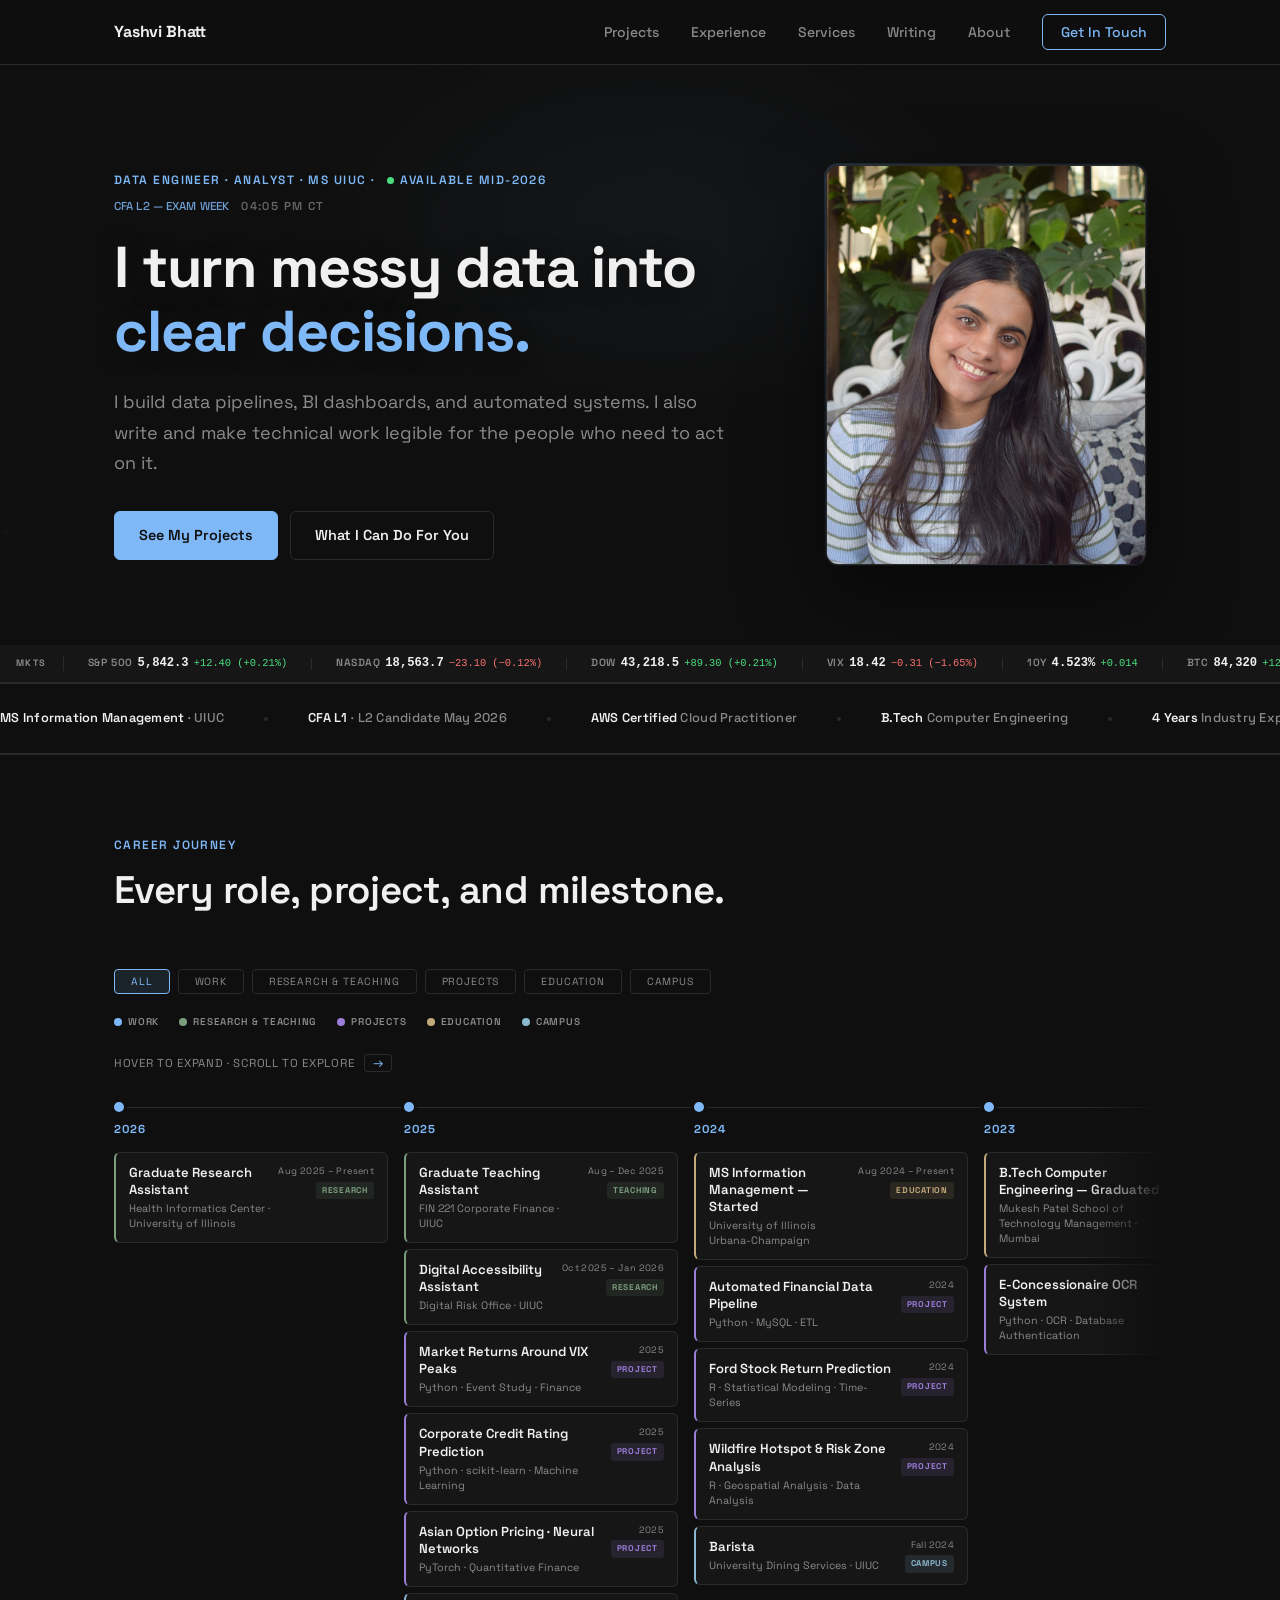
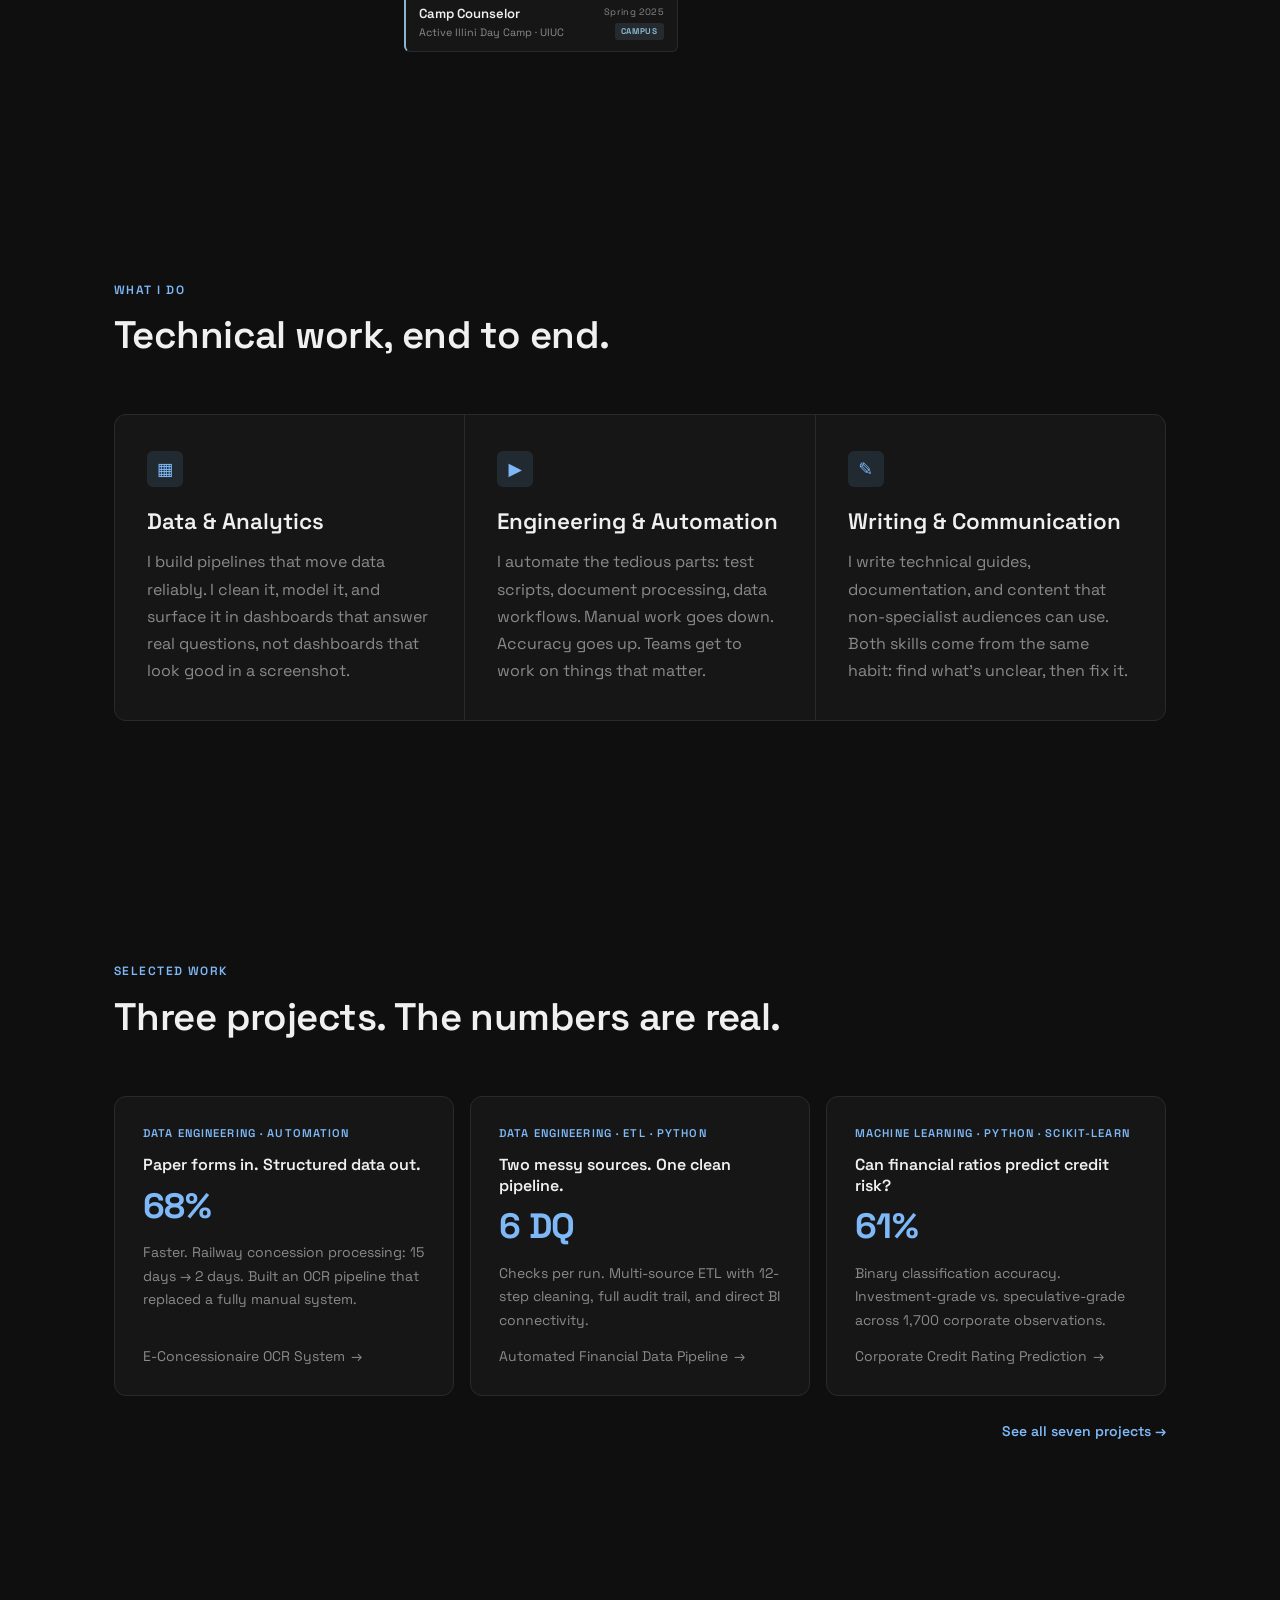
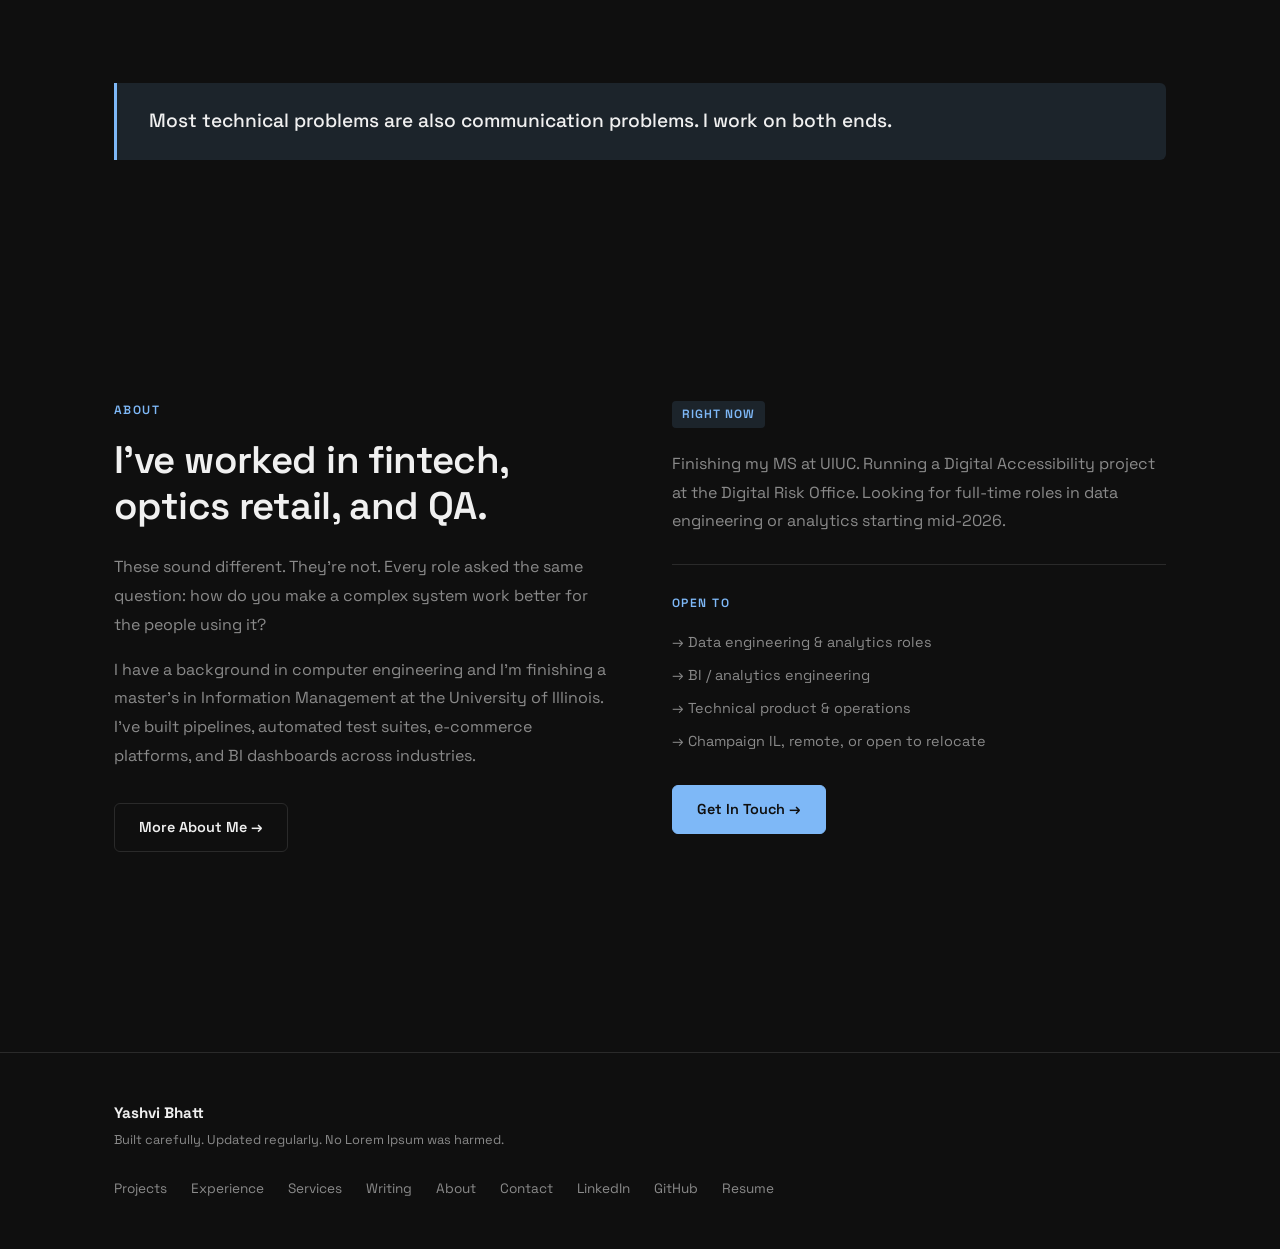
==== commit 88b9495d: "Add files via upload" ====
--- a/index.html
+++ b/index.html
@@ -244,8 +244,6 @@
       <span class="cred-dot"></span>
       <span class="cred-item"><strong>B.Tech</strong> Computer Engineering</span>
       <span class="cred-dot"></span>
-      <span class="cred-item"><strong>Senior Editor</strong> &middot; Mid Day</span>
-      <span class="cred-dot"></span>
       <span class="cred-item"><strong>4 Years</strong> Industry Experience</span>
       <span class="cred-dot"></span>
       <!-- Duplicate for seamless loop -->
@@ -256,8 +254,6 @@
       <span class="cred-item"><strong>AWS Certified</strong> Cloud Practitioner</span>
       <span class="cred-dot"></span>
       <span class="cred-item"><strong>B.Tech</strong> Computer Engineering</span>
-      <span class="cred-dot"></span>
-      <span class="cred-item"><strong>Senior Editor</strong> &middot; Mid Day</span>
       <span class="cred-dot"></span>
       <span class="cred-item"><strong>4 Years</strong> Industry Experience</span>
       <span class="cred-dot"></span>
@@ -374,7 +370,7 @@
       <div class="about-teaser">
         <div>
           <p class="eyebrow mb-4">About</p>
-          <h2>I&rsquo;ve worked in fintech, optics retail, QA, and newsrooms.</h2>
+          <h2>I&rsquo;ve worked in fintech, optics retail, and QA.</h2>
           <p class="mt-6">These sound different. They&rsquo;re not. Every role asked the same question: how do you make a complex system work better for the people using it?</p>
           <p class="mt-4">I have a background in computer engineering and I&rsquo;m finishing a master&rsquo;s in Information Management at the University of Illinois. I&rsquo;ve built pipelines, automated test suites, e-commerce platforms, and BI dashboards across industries.</p>
           <a href="about.html" class="btn btn-ghost mt-8">More About Me &rarr;</a>
@@ -447,7 +443,6 @@
       { year: 2022, type: 'work', label: 'Intern', title: 'Web Developer &amp; Power BI Intern', org: 'Sapient Wealth Advisors Ltd &middot; Mumbai', dates: 'May &ndash; Nov 2022', bullets: ['6+ Power BI dashboards integrating real-time financial &amp; behavioral data', 'API-driven ingestion pipelines &rarr; 35% reduction in manual reporting effort', 'SQL optimisation &rarr; 28% faster data retrieval'] },
 
       // ── 2021 ──
-      { year: 2021, type: 'work', label: 'Full-time', title: 'Senior Editor', org: 'Mid Day &mdash; Local News Publication &middot; Mumbai', dates: 'Apr 2021 &ndash; Aug 2024', bullets: ['3+ years at one of Mumbai&rsquo;s major daily newspapers', 'Published cultural essays, science communication, and UN-affiliated profiles', 'Daily editorial quality control and high-volume workflow management'] },
       { year: 2021, type: 'work', label: 'Intern', title: 'Quality Assurance Intern', org: 'ARCON &middot; Mumbai', dates: 'Jan &ndash; May 2021', bullets: ['100+ automated scripts with Python &amp; Selenium', '50% reduction in manual testing effort', 'Pre-production data pipeline defect detection'] },
       { year: 2021, type: 'work', label: 'Intern', title: 'Web Development Intern', org: 'SBI Mutual Fund &middot; Mumbai', dates: 'Aug &ndash; Sep 2021', bullets: ['Updated financial product pages for major Indian asset manager', 'Improved layout hierarchy and accessibility of investment content', 'Maintained brand and formatting consistency across publication'] },
 
--- a/css/style.css
+++ b/css/style.css
@@ -1652,7 +1652,7 @@
   width: 100%;
   height: 400px;
   object-fit: cover;
-  object-position: center top;
+  object-position: center 100%;
   border-radius: 12px;
   display: block;
   border: 1px solid var(--border);
